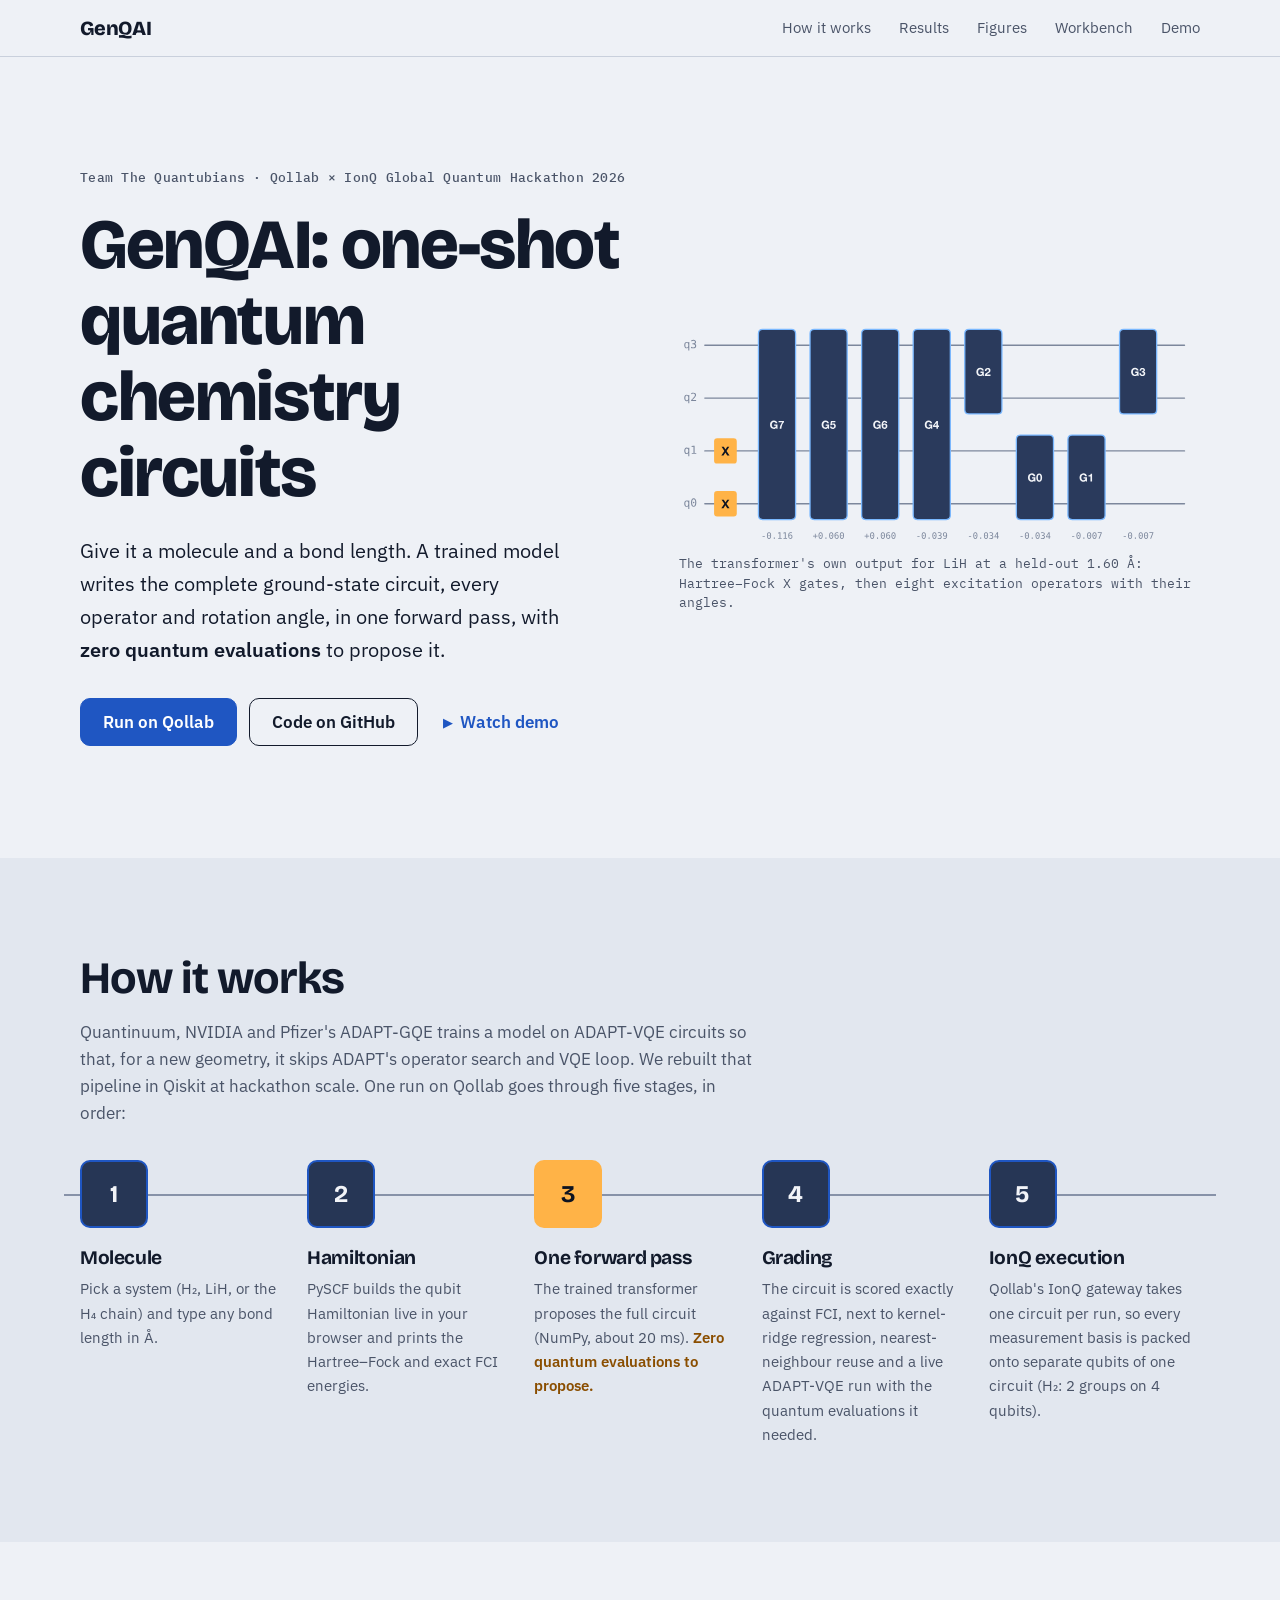
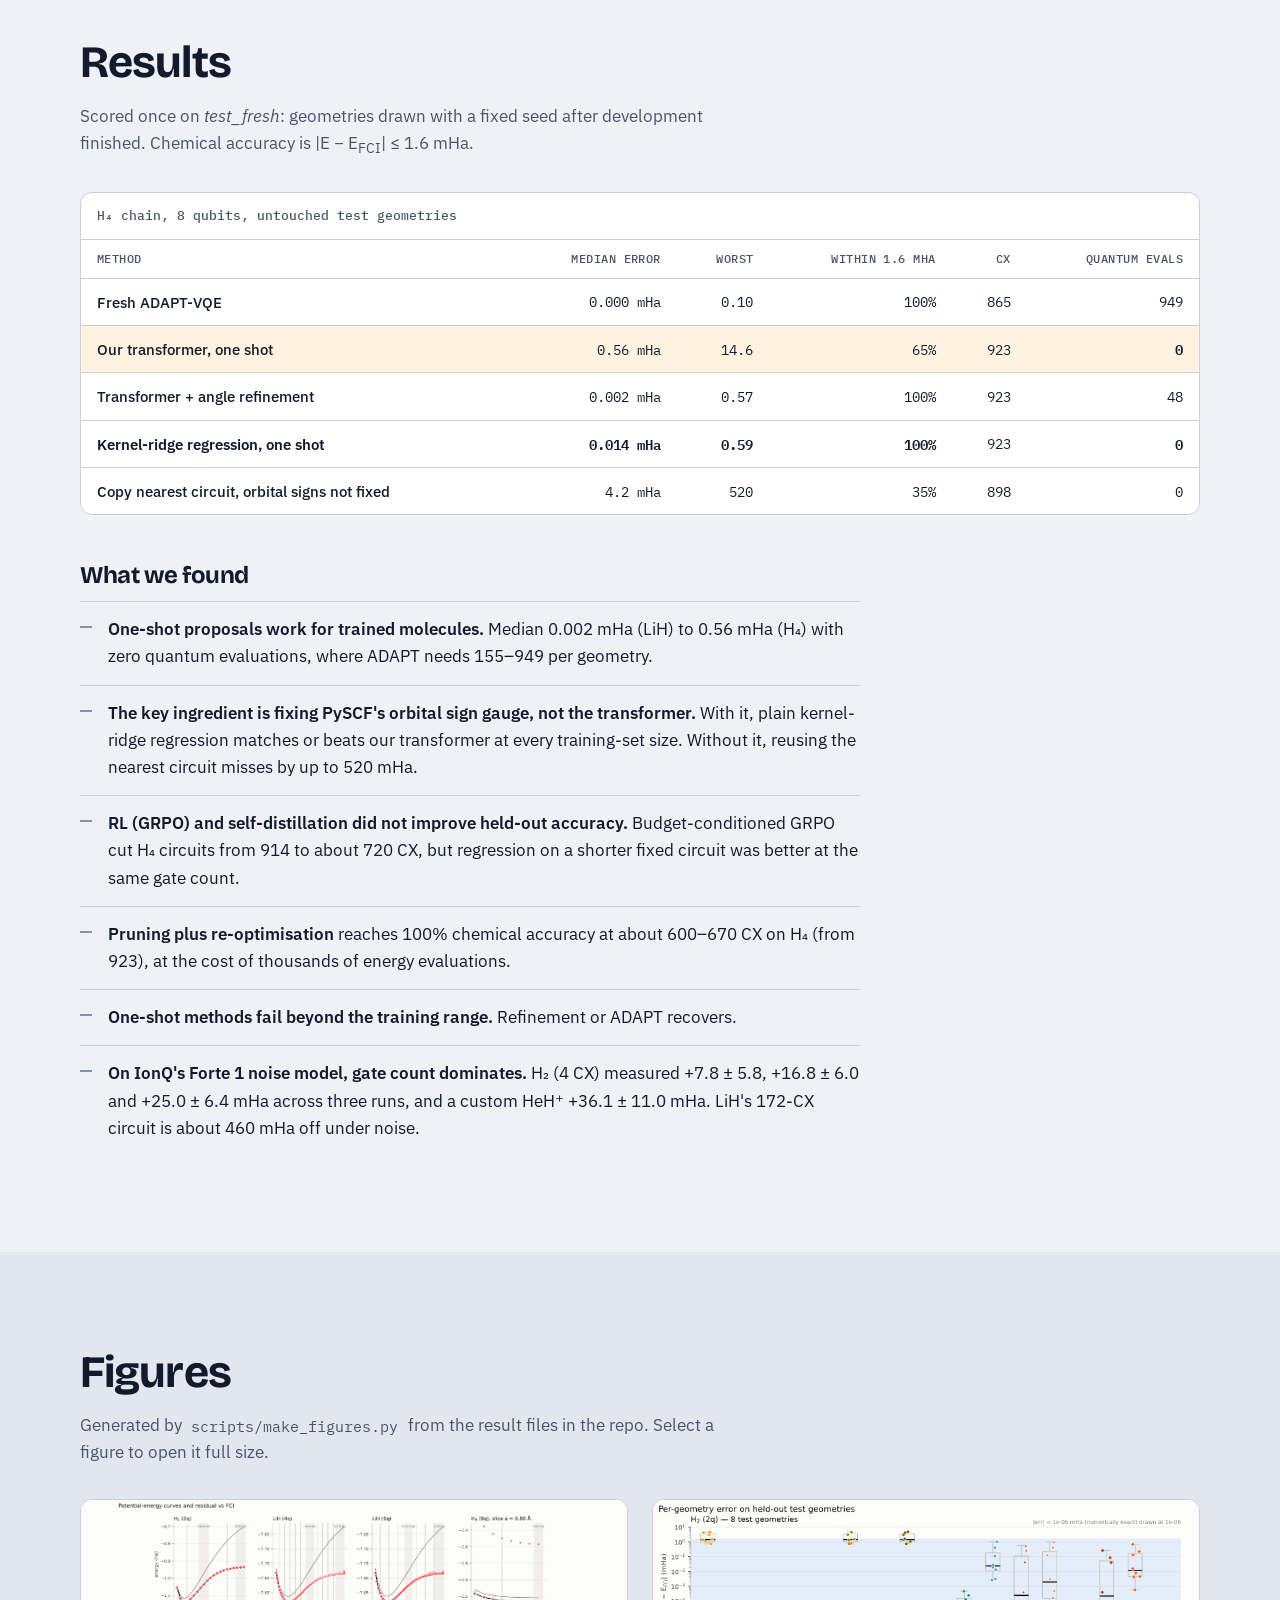
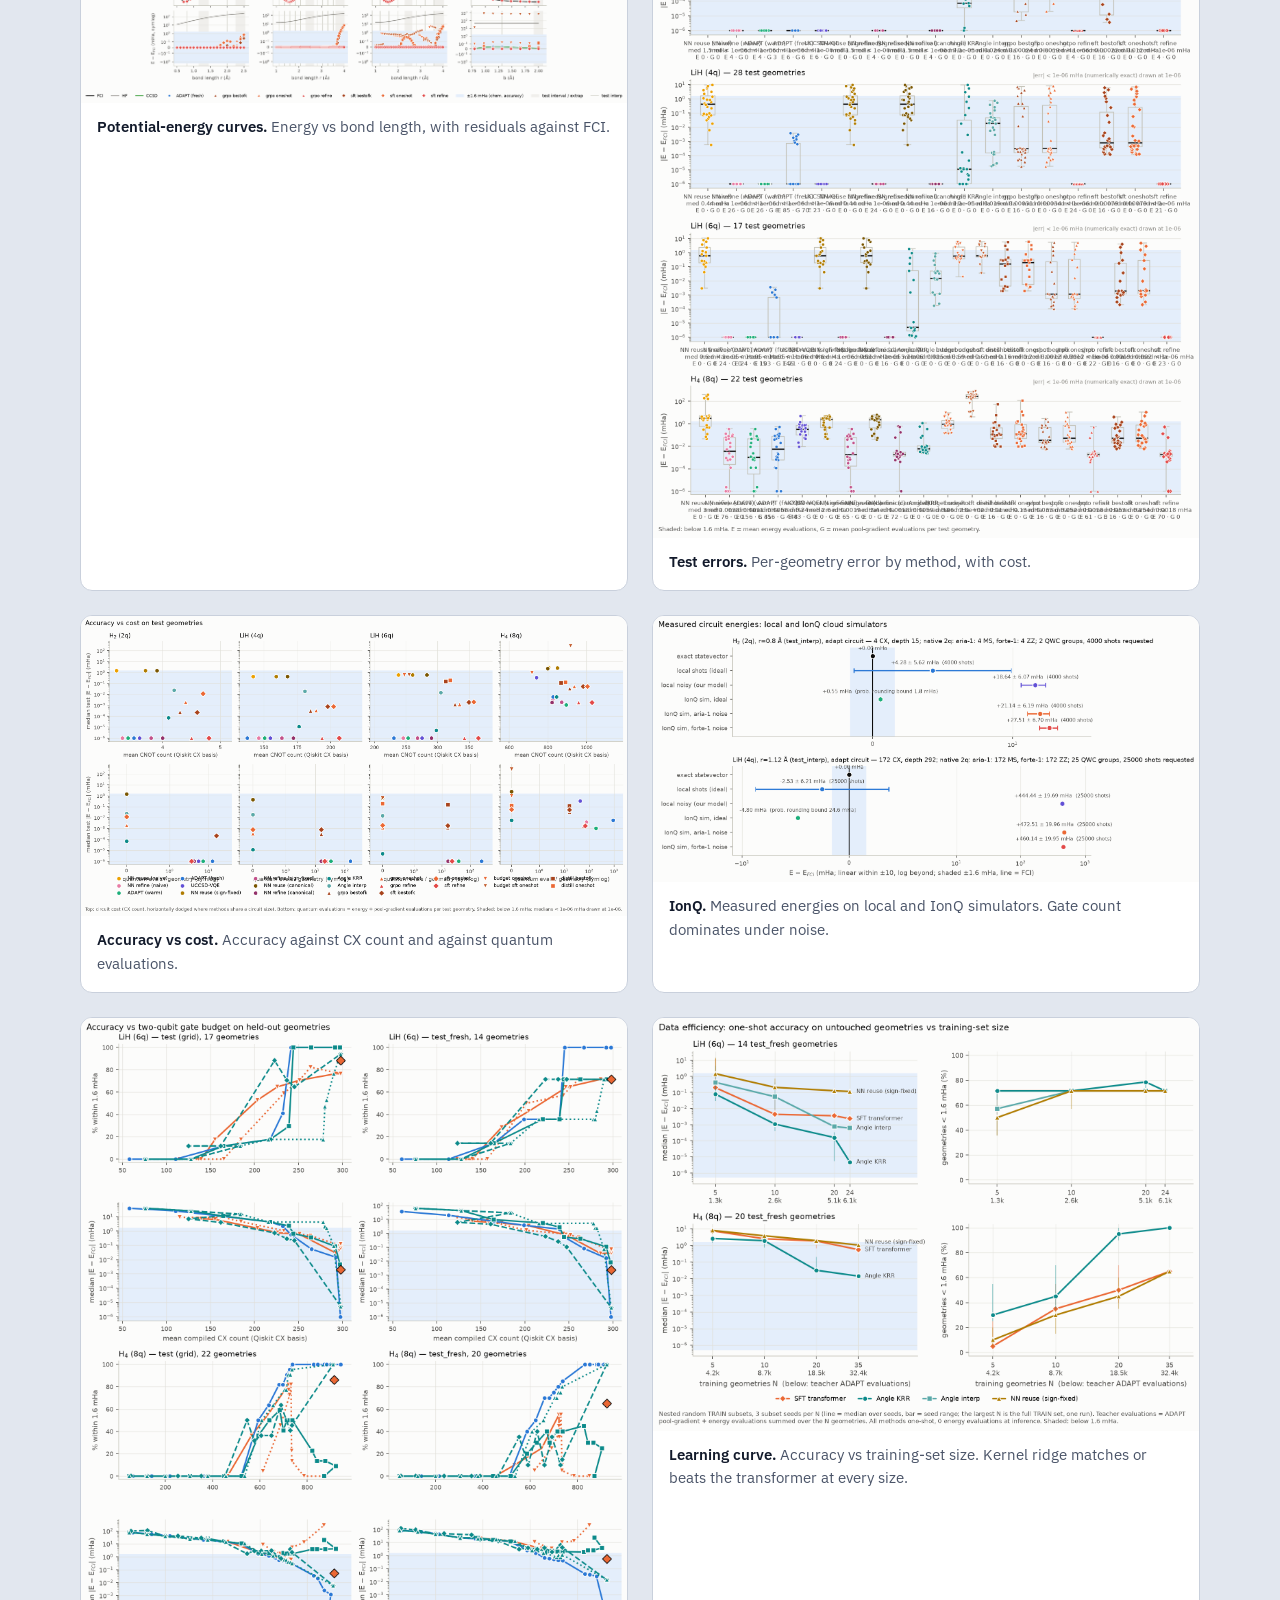
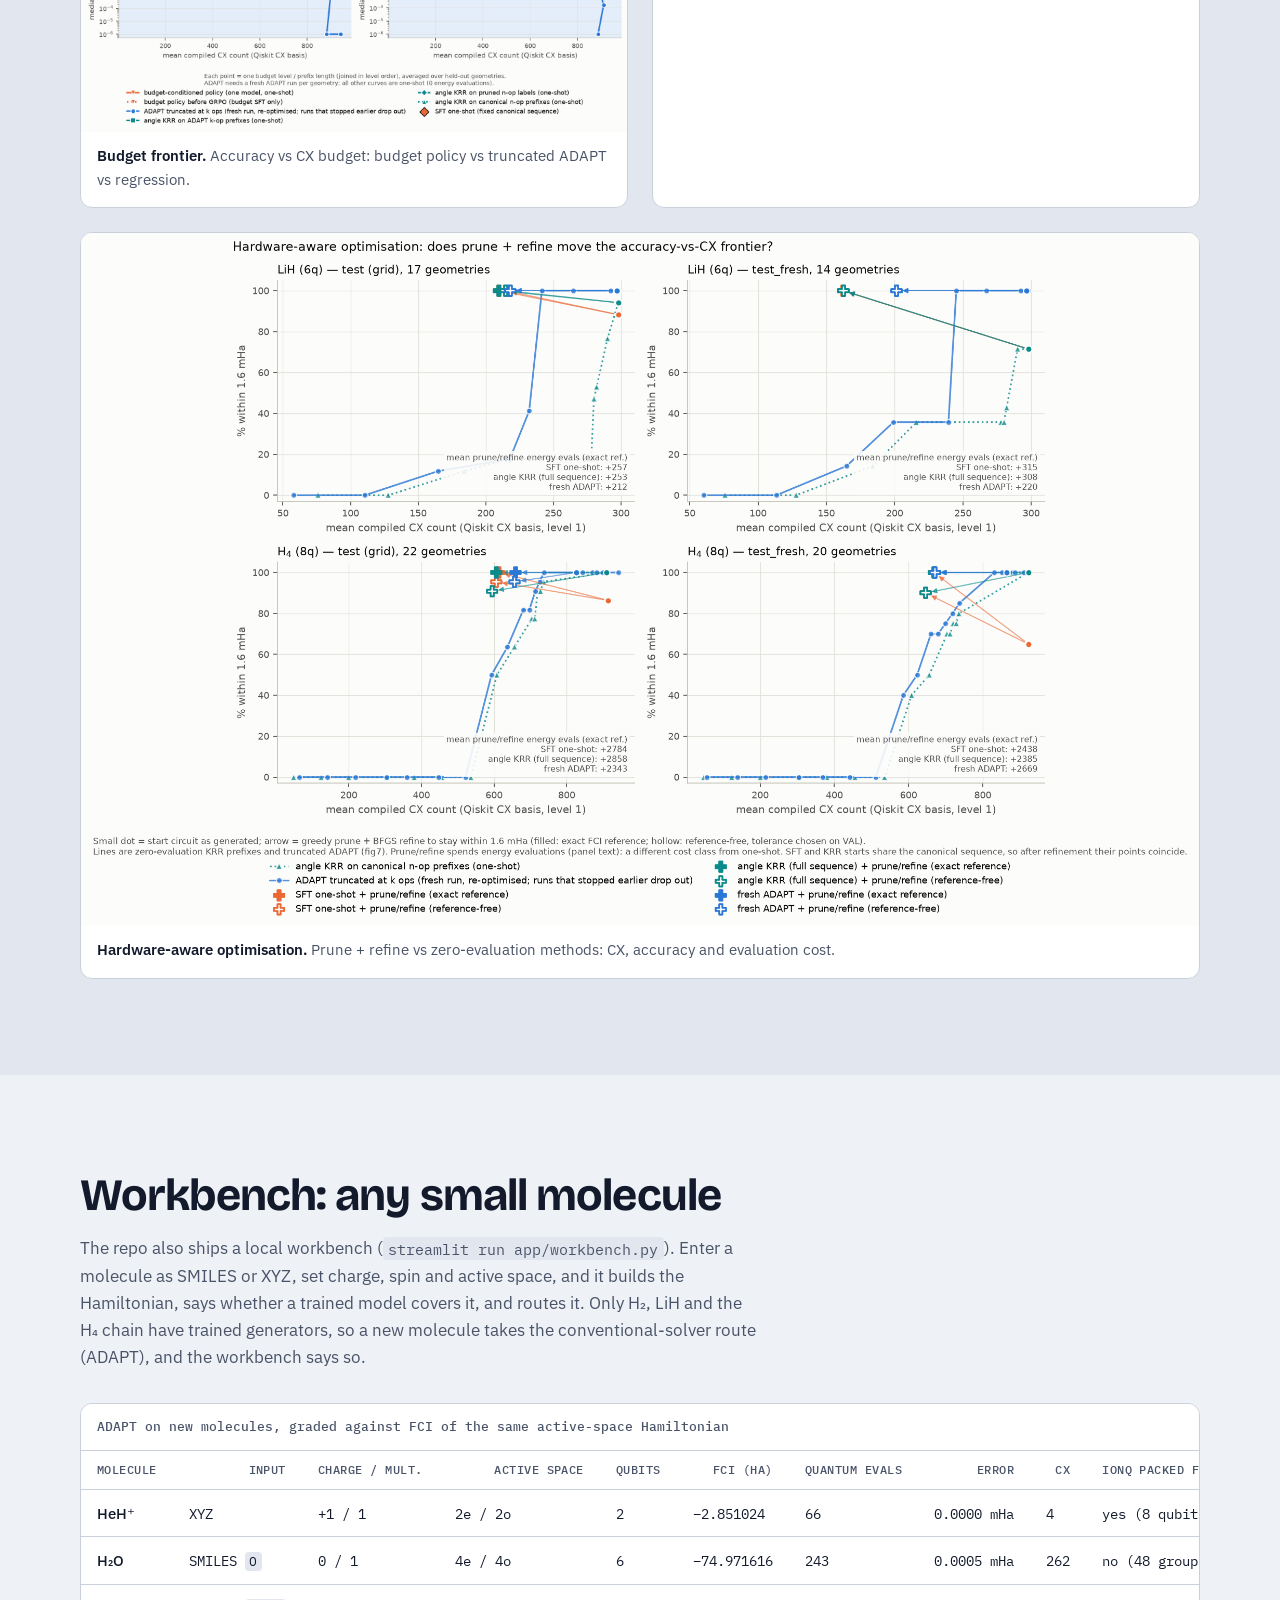
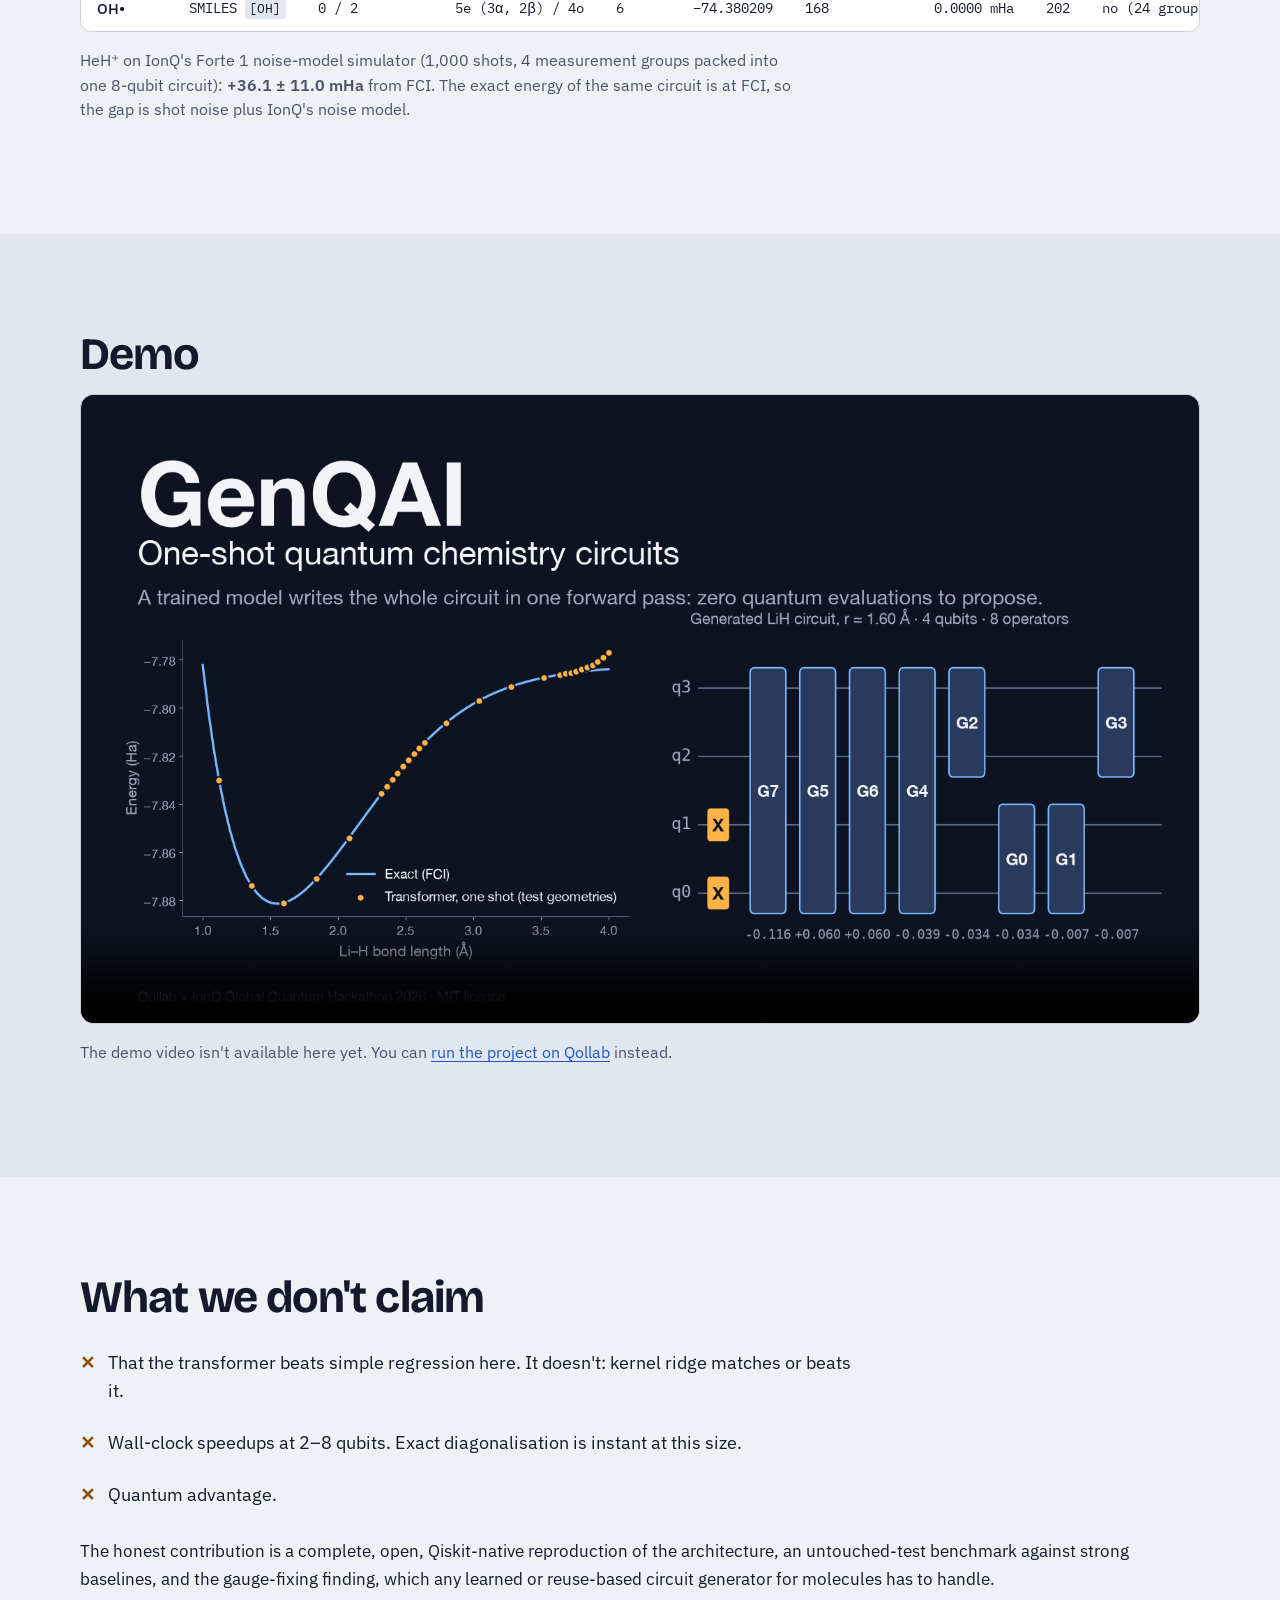
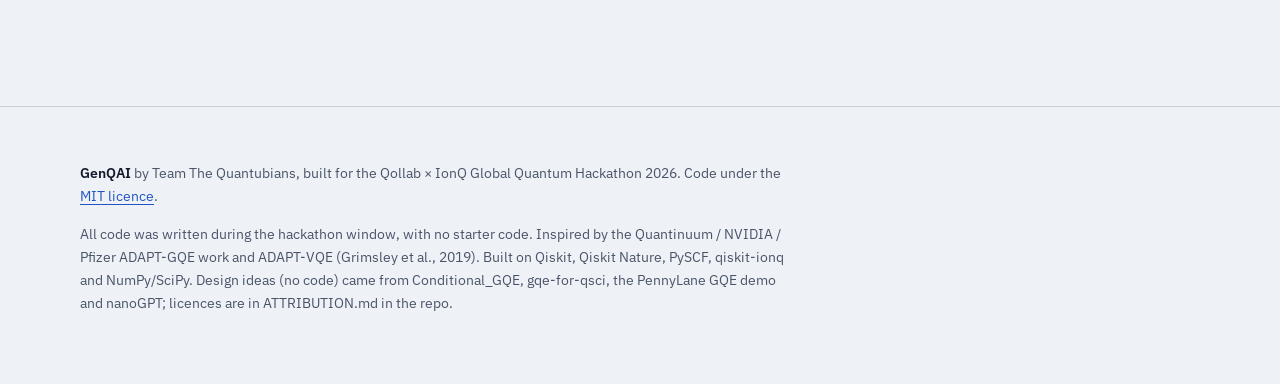
==== site/index.html @ 23523f1a "Add static project website (site/) and data-driven cover image site/index.html + style.css: hero, pi" ====
<!doctype html>
<html lang="en">
<head>
<meta charset="utf-8">
<meta name="viewport" content="width=device-width, initial-scale=1">
<title>GenQAI: one-shot quantum chemistry circuits</title>
<meta name="description" content="A trained model writes a molecule's complete ground-state circuit in one forward pass, with zero quantum evaluations to propose it. Benchmarked honestly against ADAPT-VQE and simple baselines, and run on IonQ's Forte 1 noise model.">
<meta name="color-scheme" content="light dark">
<meta property="og:type" content="website">
<meta property="og:title" content="GenQAI: one-shot quantum chemistry circuits">
<meta property="og:description" content="A trained model writes the whole circuit in one forward pass: zero quantum evaluations to propose. Qollab × IonQ Global Quantum Hackathon 2026.">
<meta property="og:image" content="og.png">
<meta property="og:image:width" content="1600">
<meta property="og:image:height" content="900">
<meta property="og:image:alt" content="GenQAI title over the LiH potential-energy curve with one-shot generated points, next to a generated 4-qubit circuit.">
<meta name="twitter:card" content="summary_large_image">
<meta name="twitter:title" content="GenQAI: one-shot quantum chemistry circuits">
<meta name="twitter:description" content="A trained model writes the whole circuit in one forward pass: zero quantum evaluations to propose.">
<meta name="twitter:image" content="og.png">
<link rel="icon" href="data:image/svg+xml,%3Csvg xmlns='http://www.w3.org/2000/svg' viewBox='0 0 32 32'%3E%3Crect width='32' height='32' rx='6' fill='%230D1321'/%3E%3Cpath d='M4 11h24M4 21h24' stroke='%237C879C' stroke-width='2'/%3E%3Crect x='11' y='6' width='10' height='20' rx='2' fill='%23FFB347'/%3E%3C/svg%3E">
<link rel="preconnect" href="https://fonts.googleapis.com">
<link rel="preconnect" href="https://fonts.gstatic.com" crossorigin>
<link href="https://fonts.googleapis.com/css2?family=Bricolage+Grotesque:opsz,wght@12..96,500;12..96,700;12..96,800&family=IBM+Plex+Mono:wght@400;500&family=IBM+Plex+Sans:ital,wght@0,400;0,500;0,600;1,400&display=swap" rel="stylesheet">
<link rel="stylesheet" href="style.css">
</head>
<body>
<a class="skip" href="#main">Skip to content</a>

<header class="top">
  <nav class="wrap nav" aria-label="Sections">
    <a class="brand" href="#top">GenQAI</a>
    <ul>
      <li><a href="#how">How it works</a></li>
      <li><a href="#results">Results</a></li>
      <li><a href="#figures">Figures</a></li>
      <li><a href="#workbench">Workbench</a></li>
      <li><a href="#demo">Demo</a></li>
    </ul>
  </nav>
</header>

<main id="main">

<section class="hero wrap" id="top">
  <div class="hero-text">
    <p class="eyebrow">Team The Quantubians · Qollab × IonQ Global Quantum Hackathon 2026</p>
    <h1>GenQAI: one-shot quantum chemistry circuits</h1>
    <p class="pitch">Give it a molecule and a bond length. A trained model writes the complete ground-state circuit, every operator and rotation angle, in one forward pass, with <strong>zero quantum evaluations</strong> to propose it.</p>
    <div class="actions">
      <a class="btn btn-primary" href="https://qollab.xyz/u/udsy/genqai-one-shot-quantum-chemis">Run on Qollab</a>
      <a class="btn" href="https://github.com/udsy19/genqai">Code on GitHub</a>
      <a class="btn btn-quiet" href="#demo">Watch demo</a>
    </div>
  </div>
  <figure class="hero-circuit">
    <img src="circuit.svg" width="900" height="420" alt="A 4-qubit LiH circuit written by the transformer for a held-out bond length of 1.60 Å: X gates prepare the Hartree–Fock state on q0 and q1, then eight excitation operators G7, G5, G6, G4, G2, G0, G1, G3, each with its generated rotation angle.">
    <figcaption>The transformer's own output for LiH at a held-out 1.60 Å: Hartree–Fock X gates, then eight excitation operators with their angles.</figcaption>
  </figure>
</section>

<section class="band" id="how" aria-labelledby="how-h">
  <div class="wrap">
    <h2 id="how-h">How it works</h2>
    <p class="lede">Quantinuum, NVIDIA and Pfizer's ADAPT-GQE trains a model on ADAPT-VQE circuits so that, for a new geometry, it skips ADAPT's operator search and VQE loop. We rebuilt that pipeline in Qiskit at hackathon scale. One run on Qollab goes through five stages, in order:</p>
    <ol class="wire" role="list">
      <li class="gate">
        <span class="gate-id">1</span>
        <h3>Molecule</h3>
        <p>Pick a system (H₂, LiH, or the H₄ chain) and type any bond length in Å.</p>
      </li>
      <li class="gate">
        <span class="gate-id">2</span>
        <h3>Hamiltonian</h3>
        <p>PySCF builds the qubit Hamiltonian live in your browser and prints the Hartree–Fock and exact FCI energies.</p>
      </li>
      <li class="gate gate-key">
        <span class="gate-id">3</span>
        <h3>One forward pass</h3>
        <p>The trained transformer proposes the full circuit (NumPy, about 20 ms). <strong>Zero quantum evaluations to propose.</strong></p>
      </li>
      <li class="gate">
        <span class="gate-id">4</span>
        <h3>Grading</h3>
        <p>The circuit is scored exactly against FCI, next to kernel-ridge regression, nearest-neighbour reuse and a live ADAPT-VQE run with the quantum evaluations it needed.</p>
      </li>
      <li class="gate">
        <span class="gate-id">5</span>
        <h3>IonQ execution</h3>
        <p>Qollab's IonQ gateway takes one circuit per run, so every measurement basis is packed onto separate qubits of one circuit (H₂: 2 groups on 4 qubits).</p>
      </li>
    </ol>
  </div>
</section>

<section class="wrap section" id="results" aria-labelledby="results-h">
  <h2 id="results-h">Results</h2>
  <p class="lede">Scored once on <em>test_fresh</em>: geometries drawn with a fixed seed after development finished. Chemical accuracy is |E − E<sub>FCI</sub>| ≤ 1.6 mHa.</p>
  <div class="table-scroll" tabindex="0" role="region" aria-label="H4 test_fresh results table">
    <table>
      <caption>H₄ chain, 8 qubits, untouched test geometries</caption>
      <thead>
        <tr><th scope="col">Method</th><th scope="col">Median error</th><th scope="col">Worst</th><th scope="col">Within 1.6 mHa</th><th scope="col">CX</th><th scope="col">Quantum evals</th></tr>
      </thead>
      <tbody>
        <tr><th scope="row">Fresh ADAPT-VQE</th><td>0.000 mHa</td><td>0.10</td><td>100%</td><td>865</td><td>949</td></tr>
        <tr class="ours"><th scope="row">Our transformer, one shot</th><td>0.56 mHa</td><td>14.6</td><td>65%</td><td>923</td><td><strong>0</strong></td></tr>
        <tr><th scope="row">Transformer + angle refinement</th><td>0.002 mHa</td><td>0.57</td><td>100%</td><td>923</td><td>48</td></tr>
        <tr class="best"><th scope="row">Kernel-ridge regression, one shot</th><td><strong>0.014 mHa</strong></td><td><strong>0.59</strong></td><td><strong>100%</strong></td><td>923</td><td><strong>0</strong></td></tr>
        <tr><th scope="row">Copy nearest circuit, orbital signs not fixed</th><td>4.2 mHa</td><td>520</td><td>35%</td><td>898</td><td>0</td></tr>
      </tbody>
    </table>
  </div>

  <h3 class="sub">What we found</h3>
  <ul class="findings">
    <li><strong>One-shot proposals work for trained molecules.</strong> Median 0.002 mHa (LiH) to 0.56 mHa (H₄) with zero quantum evaluations, where ADAPT needs 155–949 per geometry.</li>
    <li><strong>The key ingredient is fixing PySCF's orbital sign gauge, not the transformer.</strong> With it, plain kernel-ridge regression matches or beats our transformer at every training-set size. Without it, reusing the nearest circuit misses by up to 520 mHa.</li>
    <li><strong>RL (GRPO) and self-distillation did not improve held-out accuracy.</strong> Budget-conditioned GRPO cut H₄ circuits from 914 to about 720 CX, but regression on a shorter fixed circuit was better at the same gate count.</li>
    <li><strong>Pruning plus re-optimisation</strong> reaches 100% chemical accuracy at about 600–670 CX on H₄ (from 923), at the cost of thousands of energy evaluations.</li>
    <li><strong>One-shot methods fail beyond the training range.</strong> Refinement or ADAPT recovers.</li>
    <li><strong>On IonQ's Forte 1 noise model, gate count dominates.</strong> H₂ (4 CX) measured +7.8 ± 5.8, +16.8 ± 6.0 and +25.0 ± 6.4 mHa across three runs, and a custom HeH⁺ +36.1 ± 11.0 mHa. LiH's 172-CX circuit is about 460 mHa off under noise.</li>
  </ul>
</section>

<section class="band" id="figures" aria-labelledby="figures-h">
  <div class="wrap">
    <h2 id="figures-h">Figures</h2>
    <p class="lede">Generated by <code>scripts/make_figures.py</code> from the result files in the repo. Select a figure to open it full size.</p>
    <div class="gallery">
      <figure>
        <a href="figures/fig1_pes.png"><img src="figures/fig1_pes.png" loading="lazy" alt="Potential-energy curves: energy versus bond length for each method, with residuals against exact FCI."></a>
        <figcaption><b>Potential-energy curves.</b> Energy vs bond length, with residuals against FCI.</figcaption>
      </figure>
      <figure>
        <a href="figures/fig2_test_errors.png"><img src="figures/fig2_test_errors.png" loading="lazy" alt="Per-geometry absolute error on the test splits for every method, shown with each method's cost."></a>
        <figcaption><b>Test errors.</b> Per-geometry error by method, with cost.</figcaption>
      </figure>
      <figure>
        <a href="figures/fig3_accuracy_cost.png"><img src="figures/fig3_accuracy_cost.png" loading="lazy" alt="Accuracy plotted against CX count and against the number of quantum evaluations for each method."></a>
        <figcaption><b>Accuracy vs cost.</b> Accuracy against CX count and against quantum evaluations.</figcaption>
      </figure>
      <figure>
        <a href="figures/fig6_ionq.png"><img src="figures/fig6_ionq.png" loading="lazy" alt="Measured energies on the local simulator and on IonQ's noise-model simulators, compared with the exact energy."></a>
        <figcaption><b>IonQ.</b> Measured energies on local and IonQ simulators. Gate count dominates under noise.</figcaption>
      </figure>
      <figure>
        <a href="figures/fig7_budget_frontier.png"><img src="figures/fig7_budget_frontier.png" loading="lazy" alt="Accuracy versus CX budget for the budget-conditioned policy, truncated ADAPT and regression."></a>
        <figcaption><b>Budget frontier.</b> Accuracy vs CX budget: budget policy vs truncated ADAPT vs regression.</figcaption>
      </figure>
      <figure>
        <a href="figures/fig8_learning_curve.png"><img src="figures/fig8_learning_curve.png" loading="lazy" alt="Accuracy versus training-set size for the transformer and kernel-ridge regression."></a>
        <figcaption><b>Learning curve.</b> Accuracy vs training-set size. Kernel ridge matches or beats the transformer at every size.</figcaption>
      </figure>
      <figure class="wide">
        <a href="figures/fig9_hw_optimization.png"><img src="figures/fig9_hw_optimization.png" loading="lazy" alt="Prune and refine compared with zero-evaluation methods: CX count, accuracy and evaluation cost."></a>
        <figcaption><b>Hardware-aware optimisation.</b> Prune + refine vs zero-evaluation methods: CX, accuracy and evaluation cost.</figcaption>
      </figure>
    </div>
  </div>
</section>

<section class="wrap section" id="workbench" aria-labelledby="workbench-h">
  <h2 id="workbench-h">Workbench: any small molecule</h2>
  <p class="lede">The repo also ships a local workbench (<code>streamlit run app/workbench.py</code>). Enter a molecule as SMILES or XYZ, set charge, spin and active space, and it builds the Hamiltonian, says whether a trained model covers it, and routes it. Only H₂, LiH and the H₄ chain have trained generators, so a new molecule takes the conventional-solver route (ADAPT), and the workbench says so.</p>
  <div class="table-scroll" tabindex="0" role="region" aria-label="Custom molecule results table">
    <table>
      <caption>ADAPT on new molecules, graded against FCI of the same active-space Hamiltonian</caption>
      <thead>
        <tr><th scope="col">Molecule</th><th scope="col">Input</th><th scope="col">Charge / mult.</th><th scope="col">Active space</th><th scope="col">Qubits</th><th scope="col">FCI (Ha)</th><th scope="col">Quantum evals</th><th scope="col">Error</th><th scope="col">CX</th><th scope="col">IonQ packed fit</th></tr>
      </thead>
      <tbody>
        <tr><th scope="row">HeH⁺</th><td>XYZ</td><td>+1 / 1</td><td>2e / 2o</td><td>2</td><td>−2.851024</td><td>66</td><td>0.0000 mHa</td><td>4</td><td>yes (8 qubits)</td></tr>
        <tr><th scope="row">H₂O</th><td>SMILES <code>O</code></td><td>0 / 1</td><td>4e / 4o</td><td>6</td><td>−74.971616</td><td>243</td><td>0.0005 mHa</td><td>262</td><td>no (48 groups)</td></tr>
        <tr><th scope="row">OH•</th><td>SMILES <code>[OH]</code></td><td>0 / 2</td><td>5e (3α, 2β) / 4o</td><td>6</td><td>−74.380209</td><td>168</td><td>0.0000 mHa</td><td>202</td><td>no (24 groups)</td></tr>
      </tbody>
    </table>
  </div>
  <p class="note">HeH⁺ on IonQ's Forte 1 noise-model simulator (1,000 shots, 4 measurement groups packed into one 8-qubit circuit): <strong>+36.1 ± 11.0 mHa</strong> from FCI. The exact energy of the same circuit is at FCI, so the gap is shot noise plus IonQ's noise model.</p>
</section>

<section class="band" id="demo" aria-labelledby="demo-h">
  <div class="wrap">
    <h2 id="demo-h">Demo</h2>
    <div class="video-frame">
      <video controls preload="metadata" playsinline poster="cover.png" src="demo.mp4" width="1600" height="900" aria-describedby="video-note">
        Your browser can't play this video. <a href="demo.mp4">Download demo.mp4</a>.
      </video>
    </div>
    <p class="note" id="video-note" hidden>The demo video isn't available here yet. You can <a href="https://qollab.xyz/u/udsy/genqai-one-shot-quantum-chemis">run the project on Qollab</a> instead.</p>
  </div>
</section>

<section class="wrap section" id="claims" aria-labelledby="claims-h">
  <h2 id="claims-h">What we don't claim</h2>
  <ul class="claims">
    <li>That the transformer beats simple regression here. It doesn't: kernel ridge matches or beats it.</li>
    <li>Wall-clock speedups at 2–8 qubits. Exact diagonalisation is instant at this size.</li>
    <li>Quantum advantage.</li>
  </ul>
  <p>The honest contribution is a complete, open, Qiskit-native reproduction of the architecture, an untouched-test benchmark against strong baselines, and the gauge-fixing finding, which any learned or reuse-based circuit generator for molecules has to handle.</p>
</section>

</main>

<footer class="foot">
  <div class="wrap">
    <p><strong>GenQAI</strong> by Team The Quantubians, built for the Qollab × IonQ Global Quantum Hackathon 2026. Code under the <a href="https://github.com/udsy19/genqai">MIT licence</a>.</p>
    <p>All code was written during the hackathon window, with no starter code. Inspired by the Quantinuum / NVIDIA / Pfizer ADAPT-GQE work and ADAPT-VQE (Grimsley et al., 2019). Built on Qiskit, Qiskit Nature, PySCF, qiskit-ionq and NumPy/SciPy. Design ideas (no code) came from Conditional_GQE, gqe-for-qsci, the PennyLane GQE demo and nanoGPT; licences are in ATTRIBUTION.md in the repo.</p>
  </div>
</footer>

<script>
  (function () {
    var v = document.querySelector('#demo video');
    var note = document.getElementById('video-note');
    if (!v || !note) return;
    function missing() { note.hidden = false; v.closest('.video-frame').classList.add('is-missing'); }
    v.addEventListener('error', missing);
    if (v.error) missing();
  })();
</script>
</body>
</html>
---- site/style.css ----
/* GenQAI site. Palette mirrors the cover image: ink-blue night, wire grey, gate blue, Hartree-Fock amber. */
:root {
  --bg: #EEF1F6;
  --band: #E2E7EF;
  --surface: #FFFFFF;
  --ink: #121A2B;
  --muted: #4A5468;
  --wire: #8792A8;
  --line: #C9D0DC;
  --accent: #1F56C2;
  --accent-ink: #FFFFFF;
  --amber: #FFB347;
  --amber-ink: #8A4E00;
  --gate: #263655;
  --gate-ink: #F2F4F8;
  --row-hl: #FFF3E0;
  --display: "Bricolage Grotesque", "Helvetica Neue", Arial, sans-serif;
  --body: "IBM Plex Sans", "Helvetica Neue", Arial, sans-serif;
  --mono: "IBM Plex Mono", ui-monospace, Menlo, monospace;
  color-scheme: light;
}
@media (prefers-color-scheme: dark) {
  :root {
    --bg: #0D1321;
    --band: #111A2C;
    --surface: #172136;
    --ink: #F2F4F8;
    --muted: #A9B3C7;
    --wire: #5B6782;
    --line: #2A3650;
    --accent: #7AB8FF;
    --accent-ink: #0D1321;
    --amber-ink: #FFB347;
    --gate: #22314F;
    --row-hl: #2A2416;
    color-scheme: dark;
  }
}

*, *::before, *::after { box-sizing: border-box; }
html { scroll-behavior: smooth; -webkit-text-size-adjust: 100%; }
@media (prefers-reduced-motion: reduce) { html { scroll-behavior: auto; } }
body {
  margin: 0;
  background: var(--bg);
  color: var(--ink);
  font: 400 1.0625rem/1.6 var(--body);
  overflow-x: hidden;
}
img, video { max-width: 100%; height: auto; display: block; }
a { color: var(--accent); text-underline-offset: 0.18em; }
a:hover { text-decoration-thickness: 2px; }
:focus-visible { outline: 3px solid var(--amber); outline-offset: 3px; border-radius: 4px; }
code { font: 0.9em var(--mono); background: var(--band); padding: 0.1em 0.35em; border-radius: 4px; }
strong { font-weight: 600; }

.wrap { width: min(1120px, 100% - 32px); margin-inline: auto; }
.section { padding-block: clamp(56px, 8vw, 96px); }
.band { background: var(--band); padding-block: clamp(56px, 8vw, 96px); }

.skip { position: absolute; left: -9999px; top: 8px; background: var(--surface); padding: 8px 12px; z-index: 10; }
.skip:focus { left: 16px; }

/* nav */
.top { position: sticky; top: 0; z-index: 5; background: color-mix(in srgb, var(--bg) 88%, transparent); backdrop-filter: blur(8px); border-bottom: 1px solid var(--line); }
.nav { display: flex; align-items: center; justify-content: space-between; gap: 16px; min-height: 56px; }
.brand { font: 800 1.25rem/1 var(--display); color: var(--ink); text-decoration: none; letter-spacing: -0.01em; }
.nav ul { display: flex; gap: clamp(12px, 2.5vw, 28px); list-style: none; margin: 0; padding: 0; font-size: 0.9375rem; }
.nav ul a { color: var(--muted); text-decoration: none; }
.nav > * { min-width: 0; }
.nav ul a:hover { color: var(--ink); }
@media (max-width: 720px) { .nav ul { display: none; } }

/* type */
h1, h2, h3 { font-family: var(--display); line-height: 1.08; letter-spacing: -0.02em; margin: 0; }
h1 { font-size: clamp(2.4rem, 6vw, 4.4rem); font-weight: 800; }
h2 { font-size: clamp(1.9rem, 4vw, 2.8rem); font-weight: 700; margin-bottom: 16px; }
h3 { font-size: 1.2rem; font-weight: 700; }
.sub { font-size: 1.5rem; margin: 48px 0 12px; }
.lede { max-width: 68ch; color: var(--muted); margin: 0 0 32px; }
.eyebrow { font: 500 0.8125rem/1.4 var(--mono); color: var(--muted); letter-spacing: 0.02em; margin: 0 0 20px; }
.note { color: var(--muted); max-width: 72ch; font-size: 0.975rem; }

/* hero */
.hero { display: grid; grid-template-columns: 1.05fr 1fr; gap: clamp(24px, 4vw, 56px); align-items: center; padding-block: clamp(48px, 9vw, 112px); }
.pitch { font-size: clamp(1.1rem, 1.6vw, 1.3rem); max-width: 40ch; margin: 24px 0 32px; }
.actions { display: flex; flex-wrap: wrap; gap: 12px; }
.btn {
  display: inline-flex; align-items: center; min-height: 48px; padding: 0 22px;
  border-radius: 10px; border: 1.5px solid var(--ink); color: var(--ink);
  font-weight: 600; text-decoration: none; transition: transform 120ms ease, background 120ms ease;
}
.btn:hover { transform: translateY(-1px); text-decoration: none; }
.btn-primary { background: var(--accent); border-color: var(--accent); color: var(--accent-ink); }
.btn-quiet { border-color: transparent; color: var(--accent); padding-inline: 12px; }
.btn-quiet::before { content: "▶"; font-size: 0.7em; margin-right: 8px; }
@media (prefers-reduced-motion: reduce) { .btn { transition: none; } .btn:hover { transform: none; } }

.hero > *, .wire > *, .gallery > * { min-width: 0; }
.hero-circuit { margin: 0; }
.hero-circuit img { width: 100%; }
.hero-circuit figcaption { font: 0.8125rem/1.5 var(--mono); color: var(--muted); margin-top: 8px; }
@media (max-width: 860px) { .hero { grid-template-columns: 1fr; } }

/* signature: the pipeline drawn as a qubit wire with gates on it */
.wire {
  --gap: 16px;
  position: relative; list-style: none; margin: 0; padding: 0;
  display: grid; grid-template-columns: repeat(5, 1fr); gap: var(--gap);
}
.wire::before {
  content: ""; position: absolute; left: -16px; right: -16px; top: 34px; height: 2px; background: var(--wire);
}
.gate { position: relative; padding-top: 0; }
.gate-id {
  position: relative; z-index: 1; display: grid; place-items: center;
  width: 68px; height: 68px; border-radius: 10px; background: var(--gate); color: var(--gate-ink);
  border: 2px solid var(--accent); font: 700 1.5rem/1 var(--display); margin-bottom: 20px;
}
.gate-key .gate-id { background: var(--amber); color: #0D1321; border-color: var(--amber); }
.gate h3 { margin-bottom: 8px; }
.gate p { margin: 0; color: var(--muted); font-size: 0.95rem; }
.gate-key p strong { color: var(--amber-ink); }
@media (max-width: 860px) {
  .wire { grid-template-columns: 1fr; gap: 28px; padding-left: 92px; }
  .wire::before { left: 33px; right: auto; top: 0; bottom: 0; width: 2px; height: auto; }
  .gate-id { position: absolute; left: -92px; top: 0; }
  .gate { min-height: 68px; }
}

/* tables */
.table-scroll { overflow-x: auto; border: 1px solid var(--line); border-radius: 12px; background: var(--surface); }
table { border-collapse: collapse; width: 100%; font-size: 0.95rem; }
caption { text-align: left; padding: 14px 16px; font: 500 0.8125rem/1.4 var(--mono); color: var(--muted); border-bottom: 1px solid var(--line); }
th, td { padding: 11px 16px; text-align: right; white-space: nowrap; border-bottom: 1px solid var(--line); }
thead th { font: 500 0.75rem/1.3 var(--mono); text-transform: uppercase; letter-spacing: 0.04em; color: var(--muted); }
th[scope="row"], thead th:first-child { text-align: left; font-weight: 500; }
td { font-family: var(--mono); font-size: 0.9rem; font-variant-numeric: tabular-nums; }
tbody tr:last-child > * { border-bottom: 0; }
tr.ours > * { background: var(--row-hl); }
tr.best th { font-weight: 600; }
#workbench td { text-align: left; }

/* findings */
.findings, .claims { padding: 0; margin: 0; list-style: none; max-width: 78ch; }
.findings li { padding: 14px 0 14px 28px; border-top: 1px solid var(--line); position: relative; }
.findings li::before { content: ""; position: absolute; left: 0; top: 24px; width: 12px; height: 2px; background: var(--wire); }
.claims li { padding: 12px 0 12px 28px; position: relative; font-size: 1.1rem; }
.claims li::before { content: "✕"; position: absolute; left: 0; color: var(--amber-ink); font-weight: 700; }

/* gallery */
.gallery { display: grid; grid-template-columns: repeat(2, minmax(0, 1fr)); gap: 24px; }
.gallery figure { margin: 0; background: var(--surface); border: 1px solid var(--line); border-radius: 12px; overflow: hidden; }
.gallery figure.wide { grid-column: 1 / -1; }
.gallery a { display: block; background: #FFFFFF; }
.gallery img { width: 100%; }
.gallery figcaption { padding: 12px 16px 16px; font-size: 0.925rem; color: var(--muted); }
.gallery figcaption b { color: var(--ink); font-weight: 600; }
@media (max-width: 720px) { .gallery { grid-template-columns: 1fr; } }

/* demo */
.video-frame { border-radius: 14px; overflow: hidden; background: #0D1321; border: 1px solid var(--line); aspect-ratio: 16 / 9; }
.video-frame video { width: 100%; height: 100%; object-fit: contain; }

/* footer */
.foot { border-top: 1px solid var(--line); padding-block: 40px 56px; font-size: 0.9rem; color: var(--muted); }
.foot p { max-width: 90ch; }
.foot strong { color: var(--ink); }
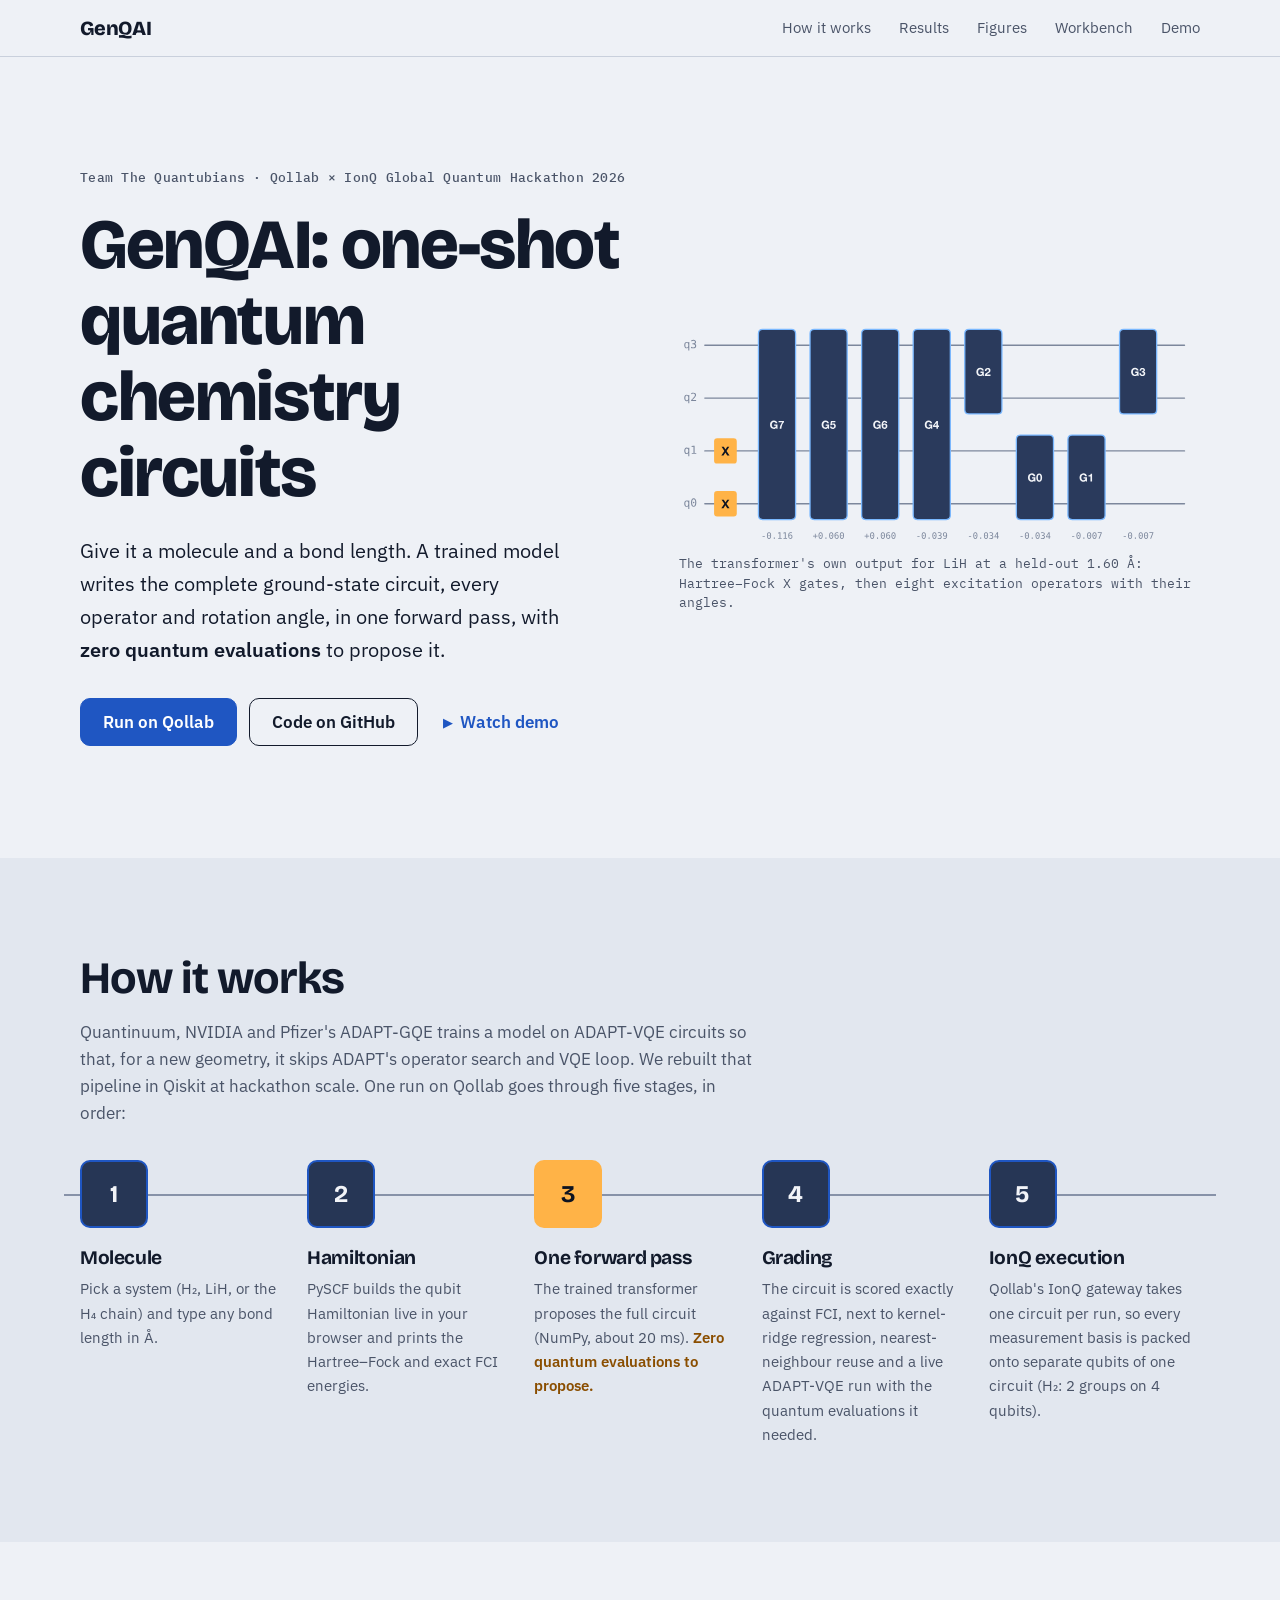
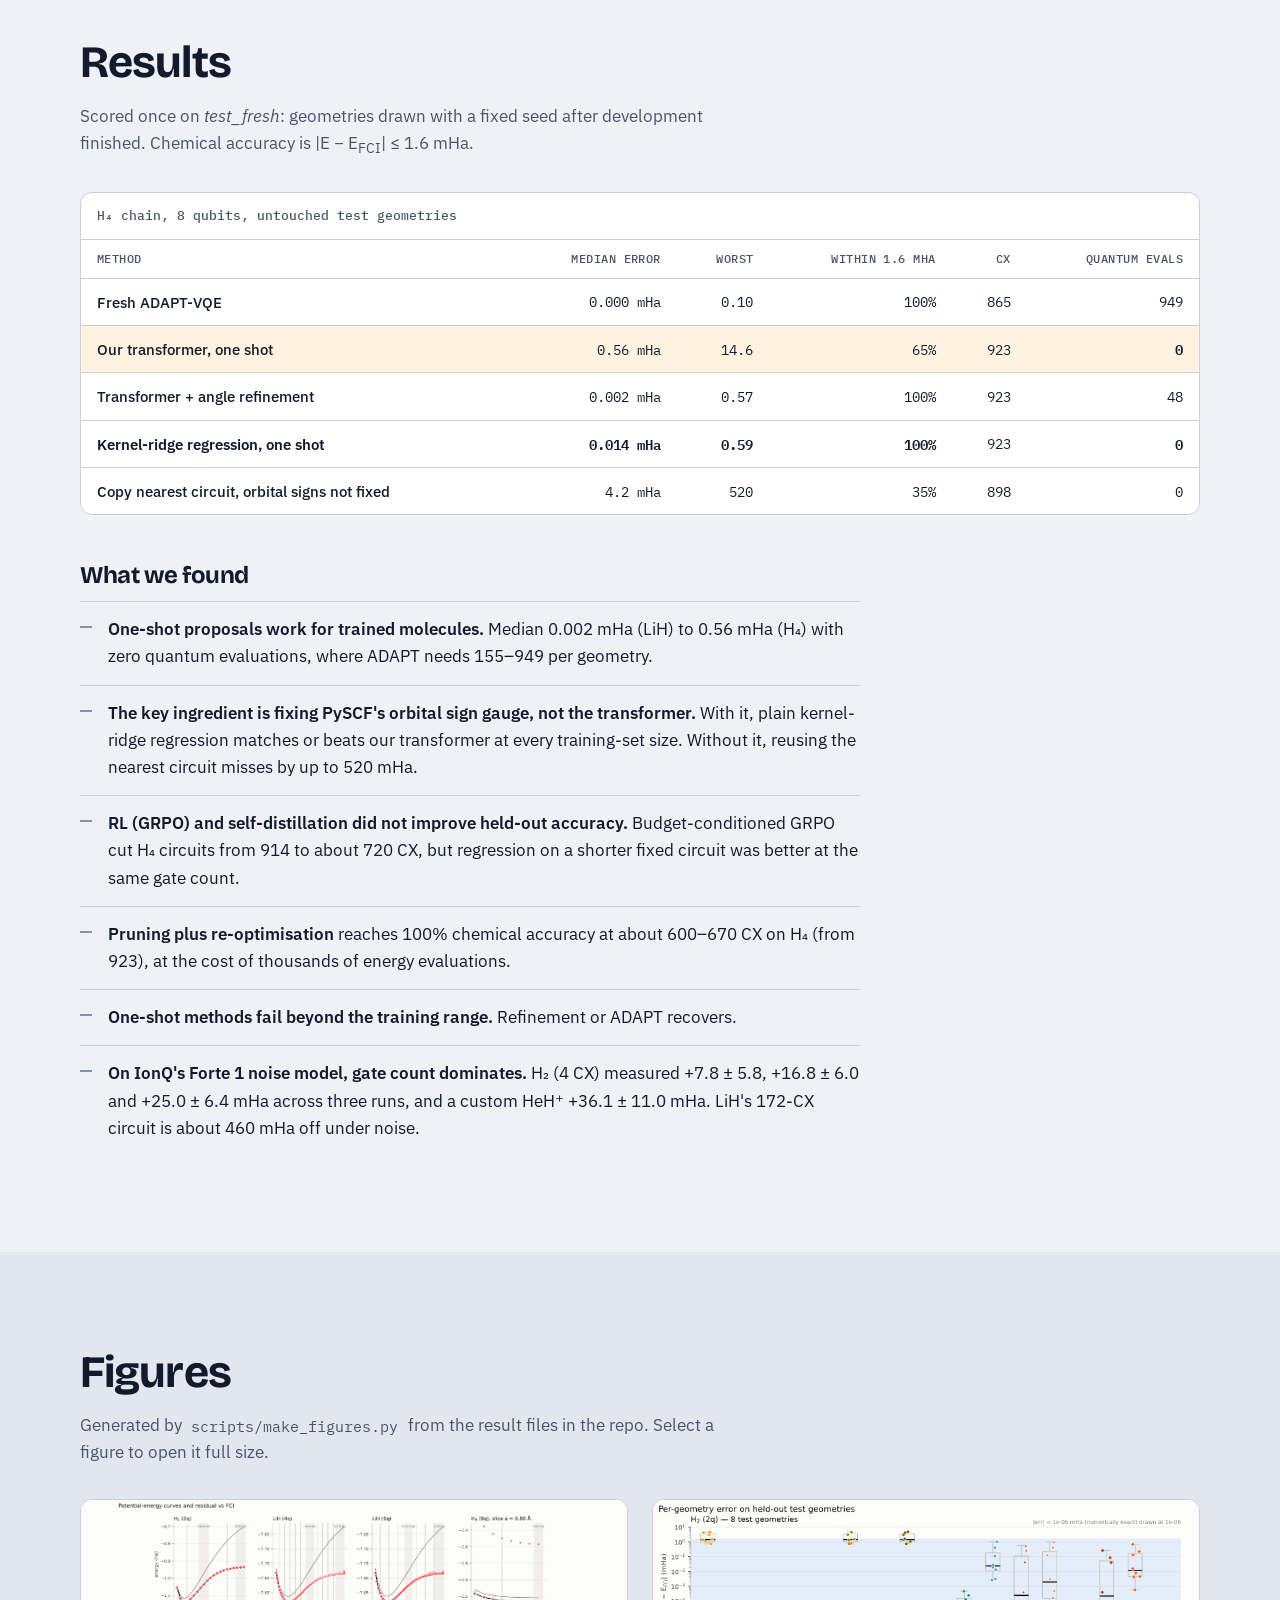
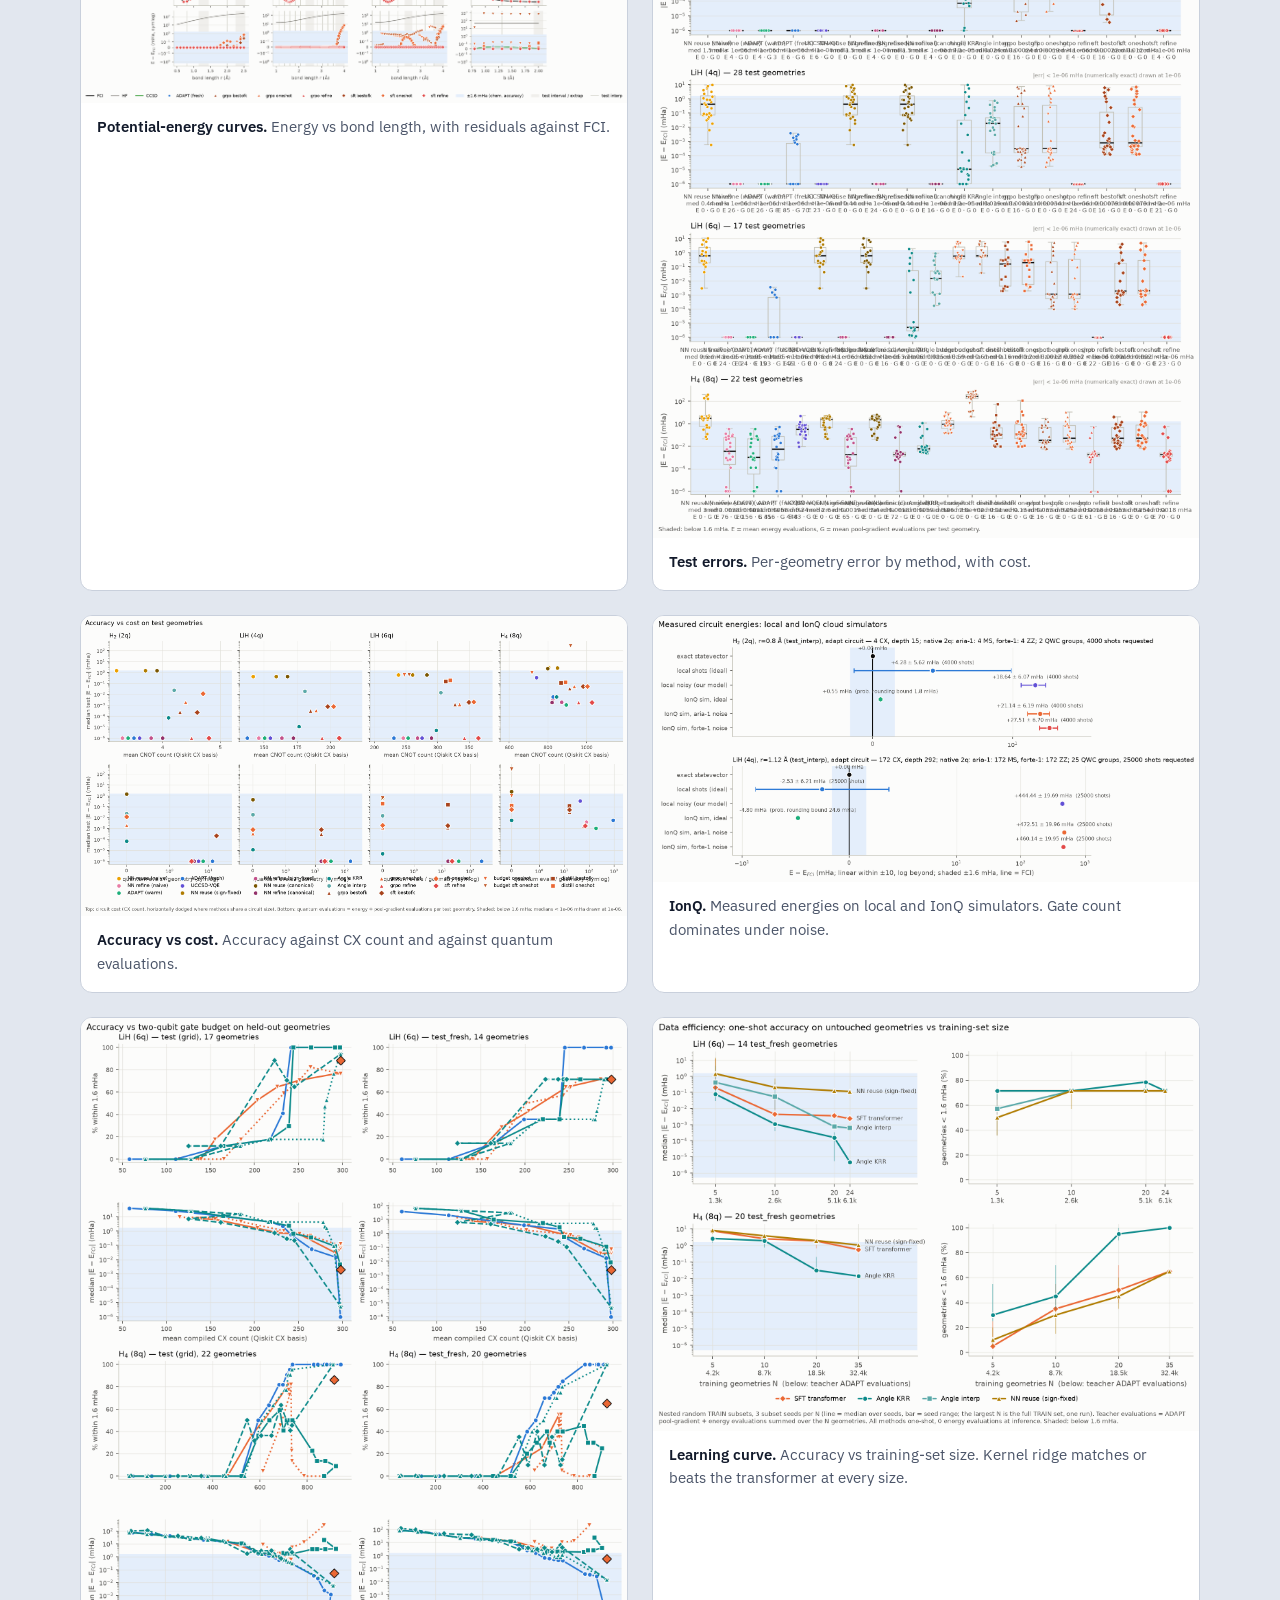
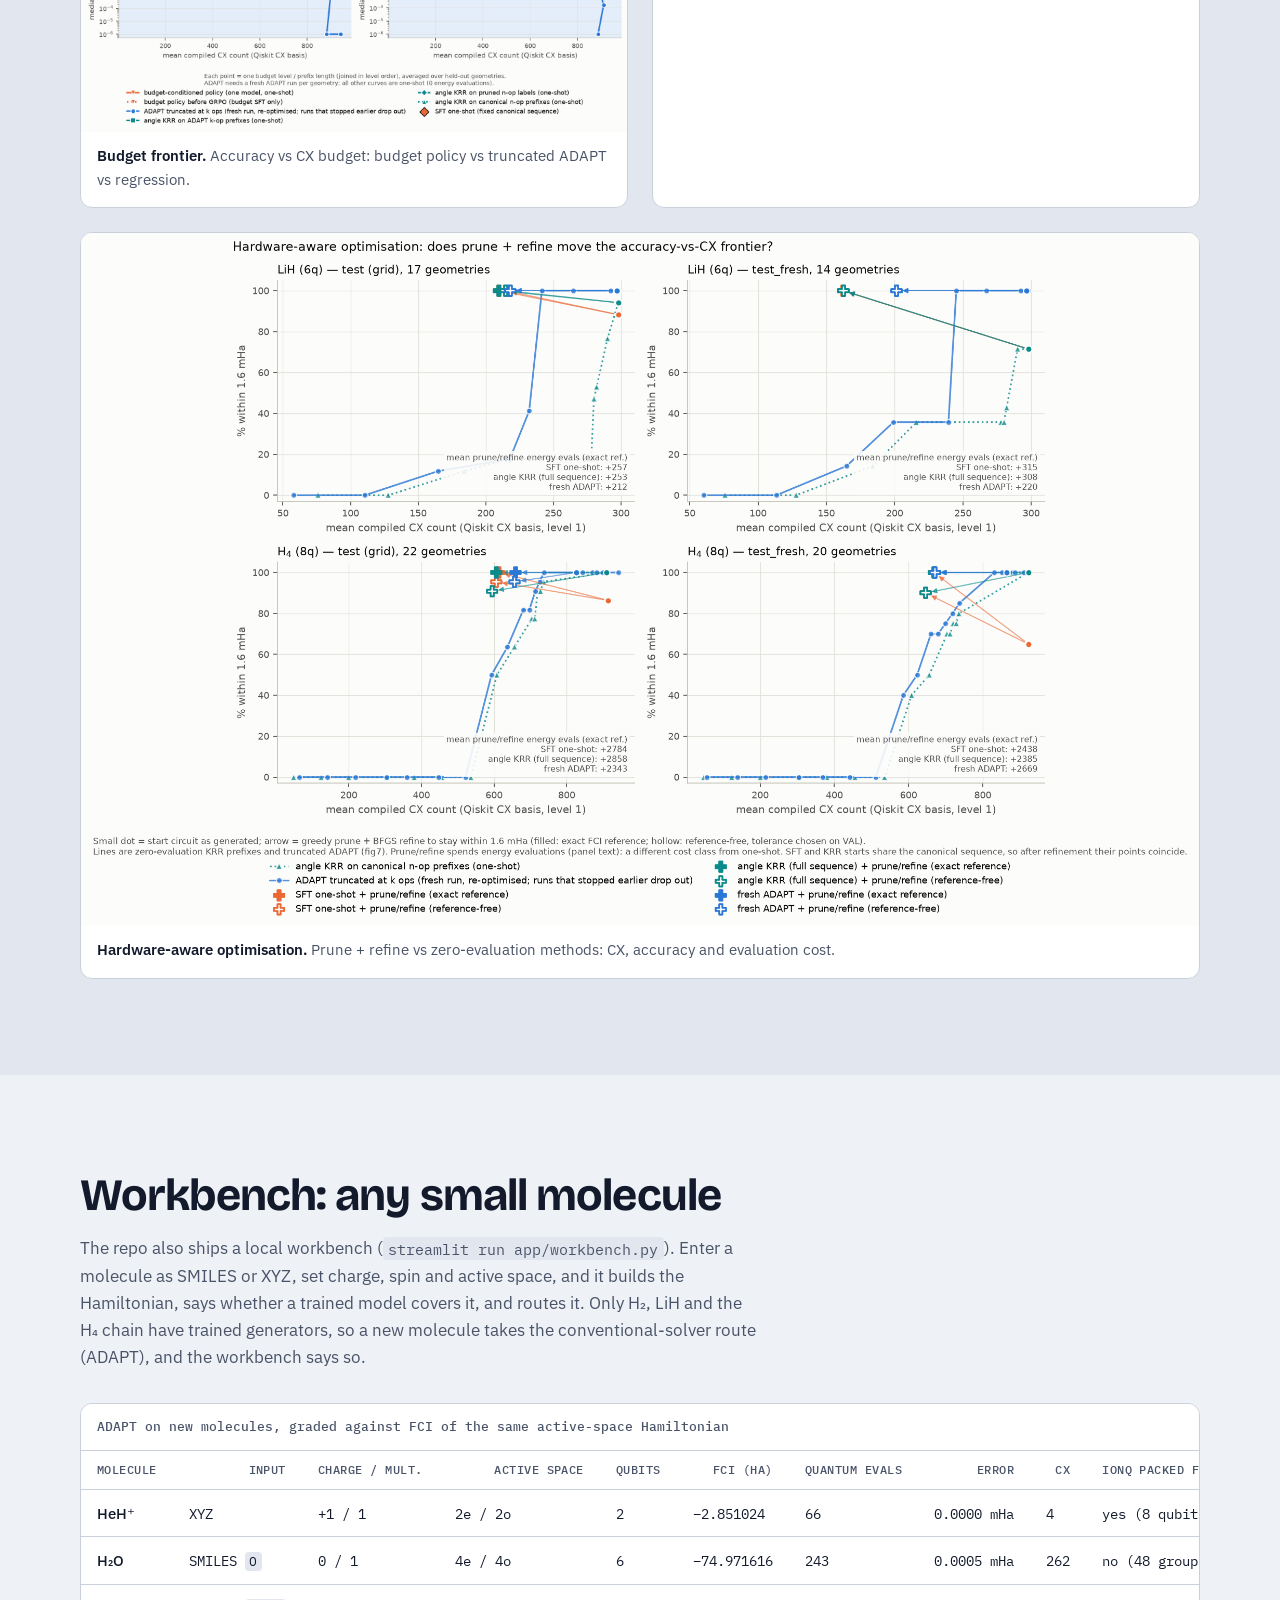
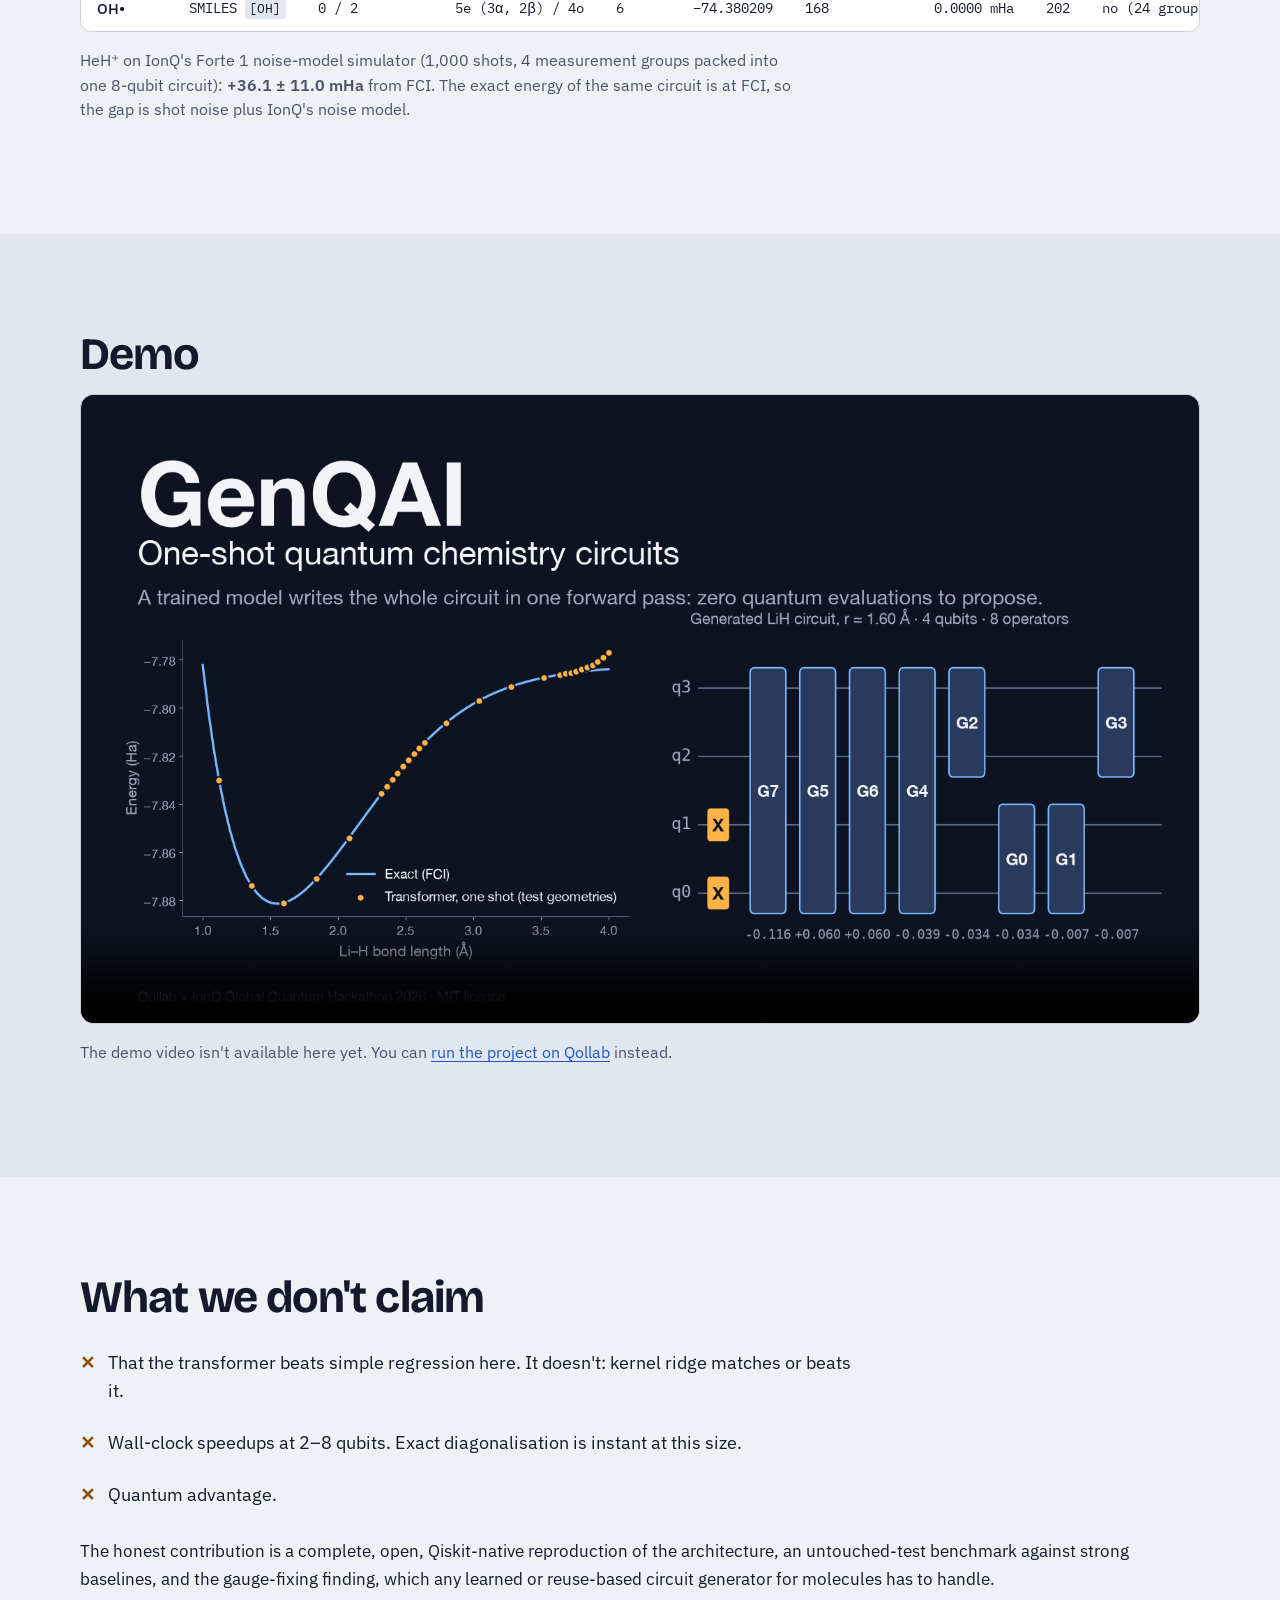
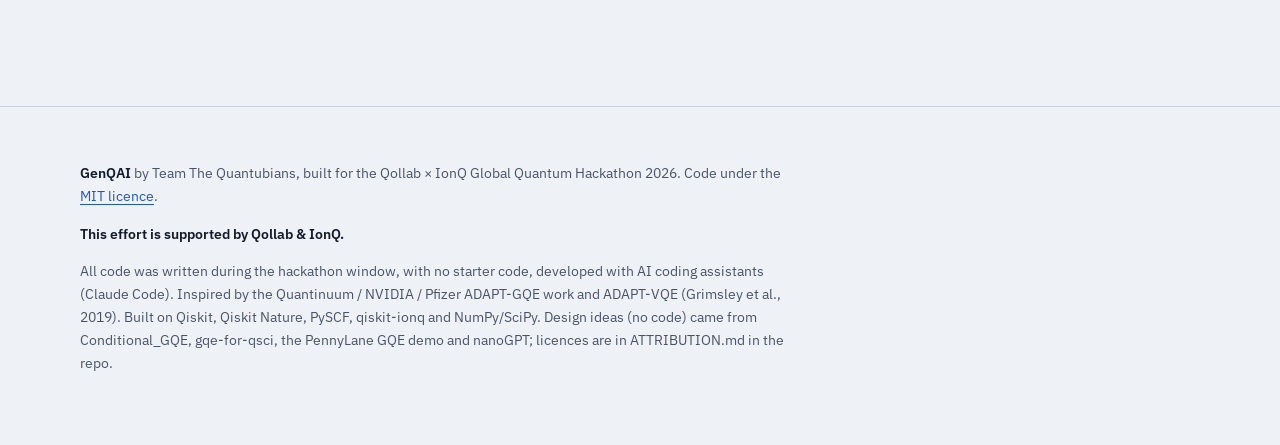
==== commit c2de9999: "Hackathon compliance: required 'This effort is supported by Qollab & IonQ' attribution (README, ATTR" ====
--- a/site/index.html
+++ b/site/index.html
@@ -205,7 +205,8 @@
 <footer class="foot">
   <div class="wrap">
     <p><strong>GenQAI</strong> by Team The Quantubians, built for the Qollab × IonQ Global Quantum Hackathon 2026. Code under the <a href="https://github.com/udsy19/genqai">MIT licence</a>.</p>
-    <p>All code was written during the hackathon window, with no starter code. Inspired by the Quantinuum / NVIDIA / Pfizer ADAPT-GQE work and ADAPT-VQE (Grimsley et al., 2019). Built on Qiskit, Qiskit Nature, PySCF, qiskit-ionq and NumPy/SciPy. Design ideas (no code) came from Conditional_GQE, gqe-for-qsci, the PennyLane GQE demo and nanoGPT; licences are in ATTRIBUTION.md in the repo.</p>
+    <p><strong>This effort is supported by Qollab &amp; IonQ.</strong></p>
+    <p>All code was written during the hackathon window, with no starter code, developed with AI coding assistants (Claude Code). Inspired by the Quantinuum / NVIDIA / Pfizer ADAPT-GQE work and ADAPT-VQE (Grimsley et al., 2019). Built on Qiskit, Qiskit Nature, PySCF, qiskit-ionq and NumPy/SciPy. Design ideas (no code) came from Conditional_GQE, gqe-for-qsci, the PennyLane GQE demo and nanoGPT; licences are in ATTRIBUTION.md in the repo.</p>
   </div>
 </footer>
 
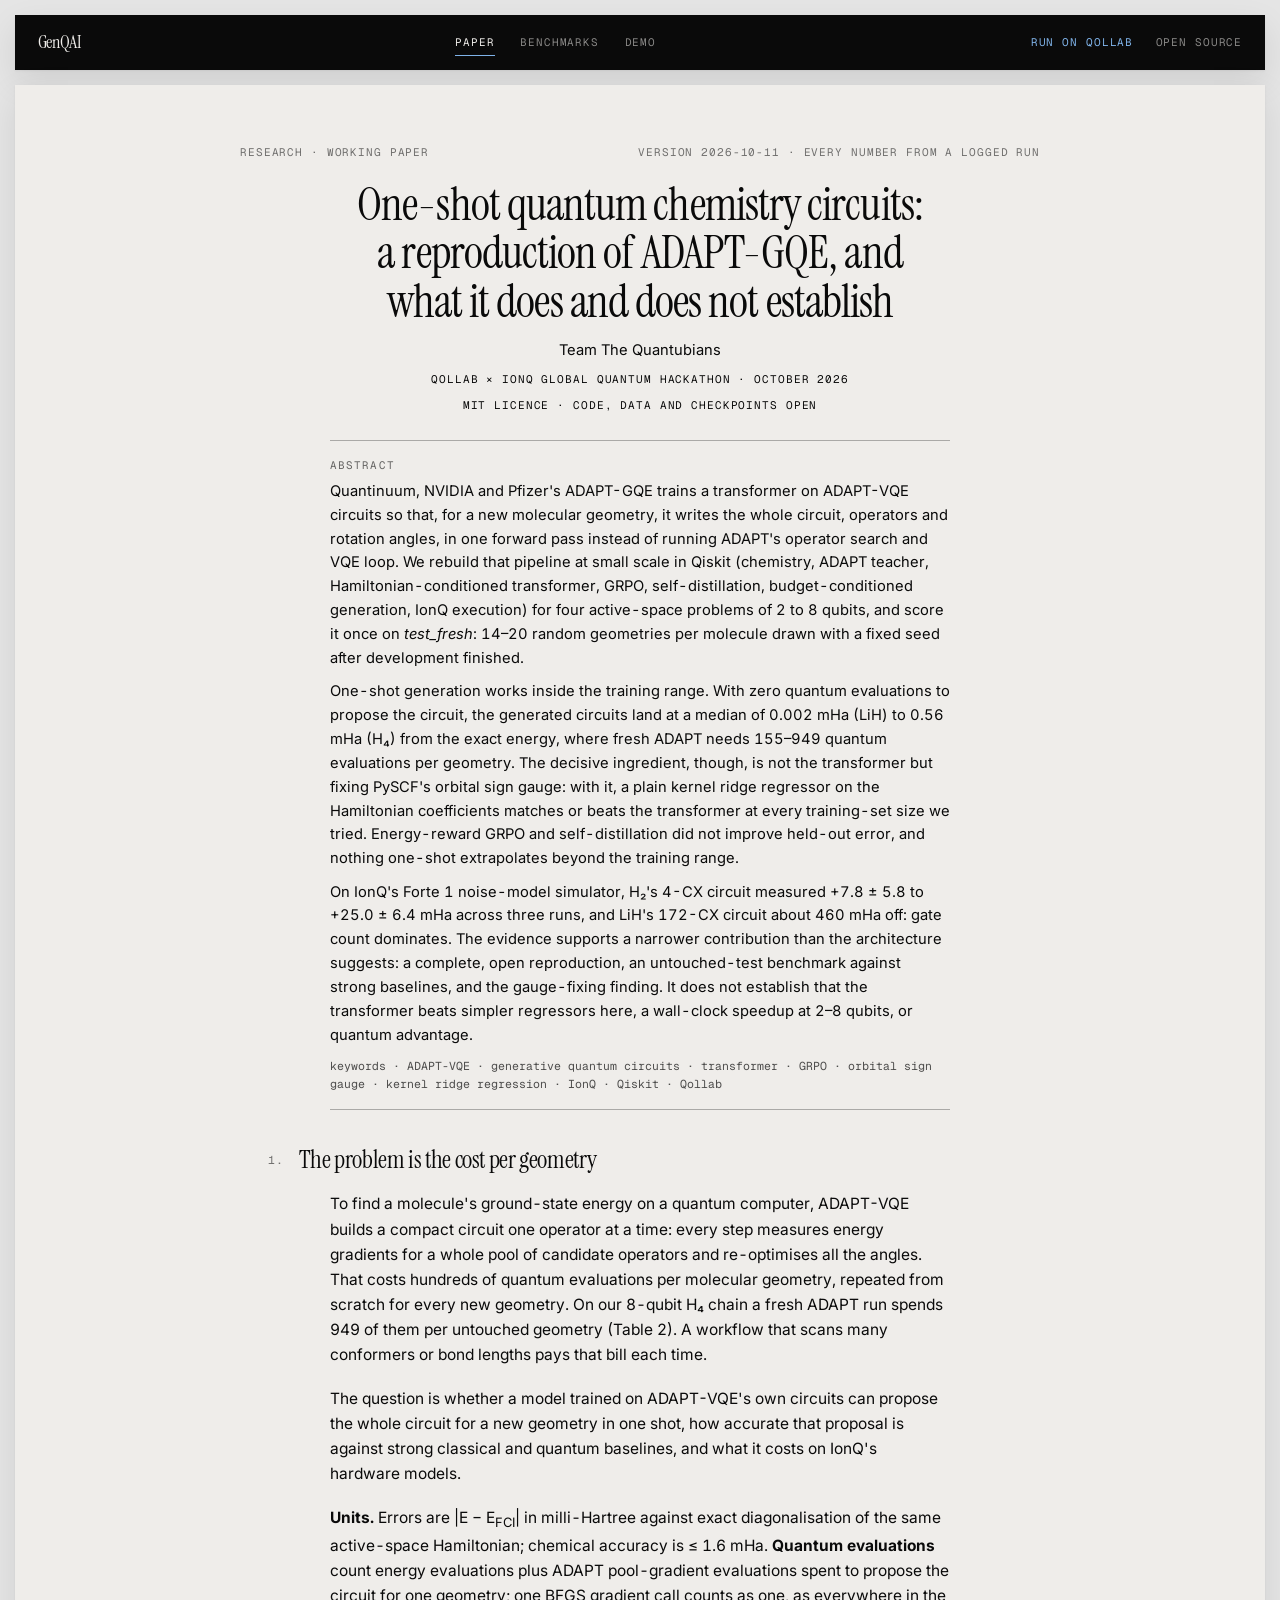
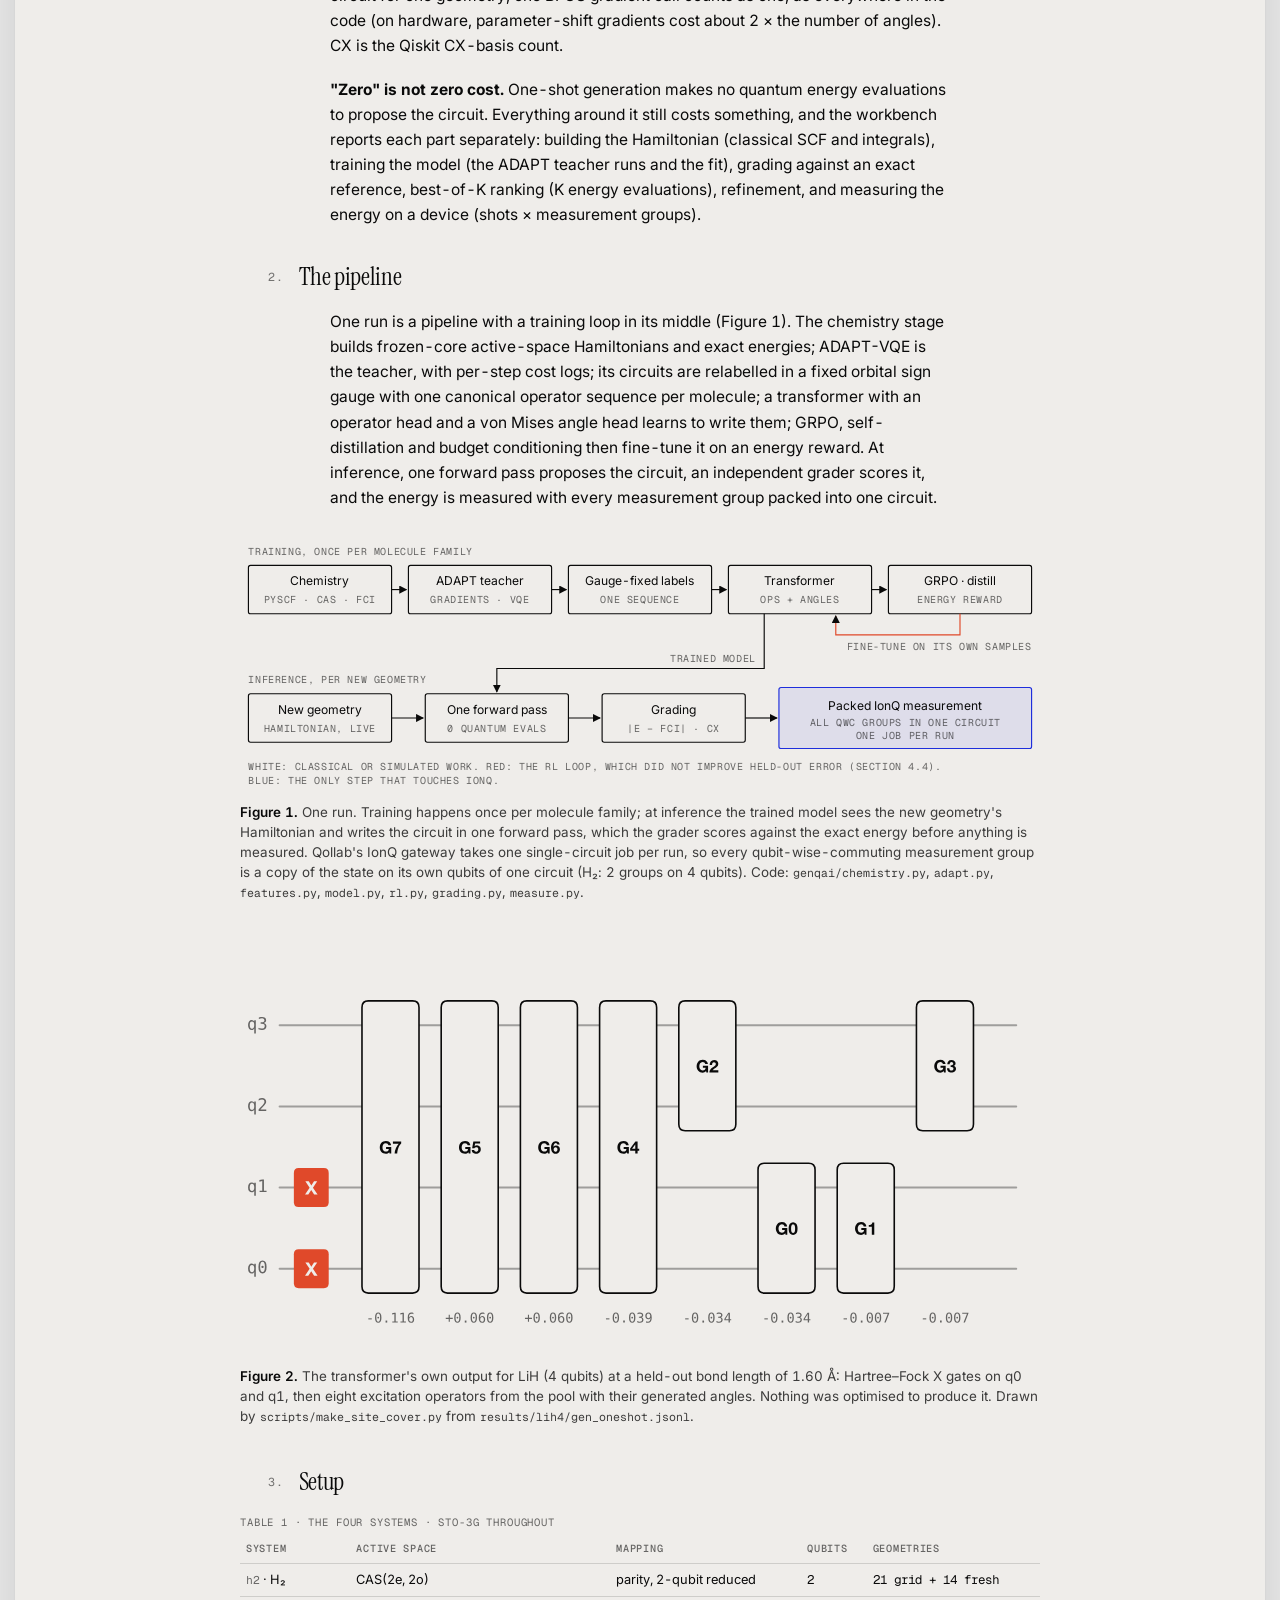
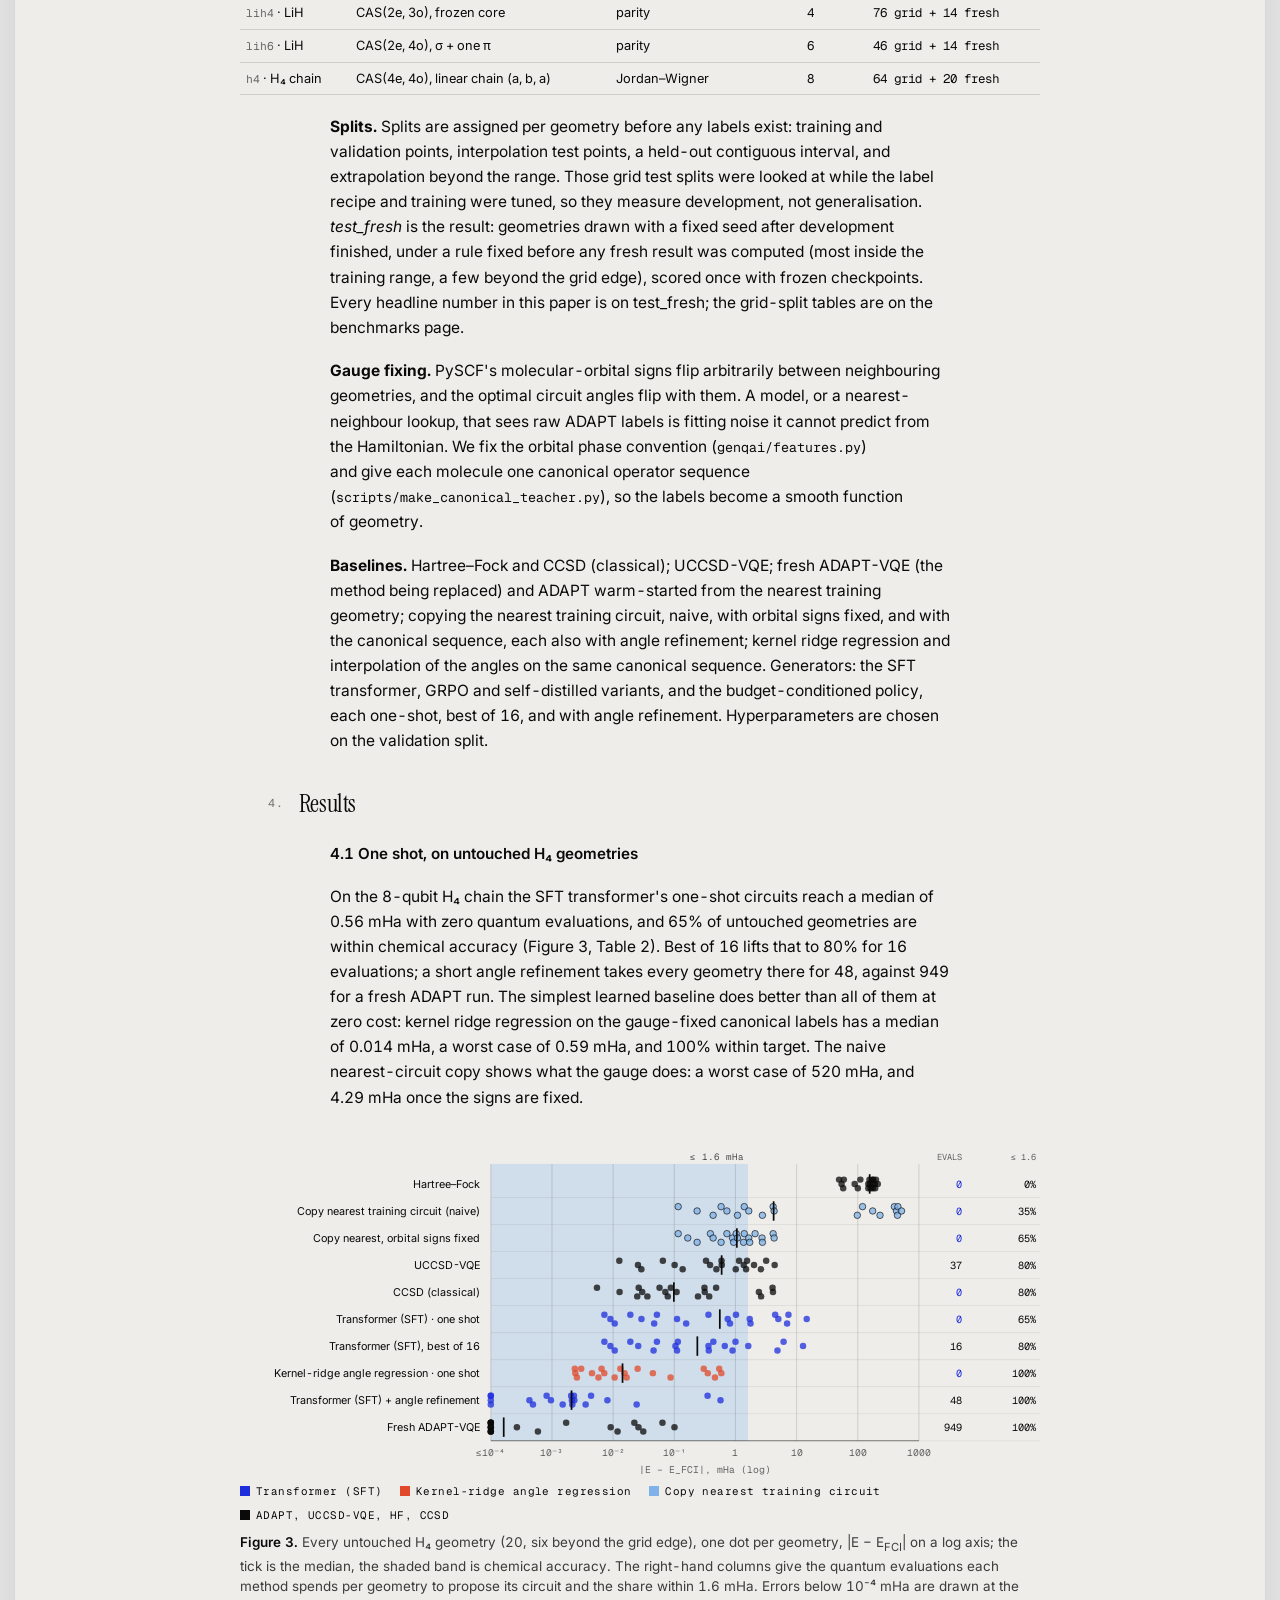
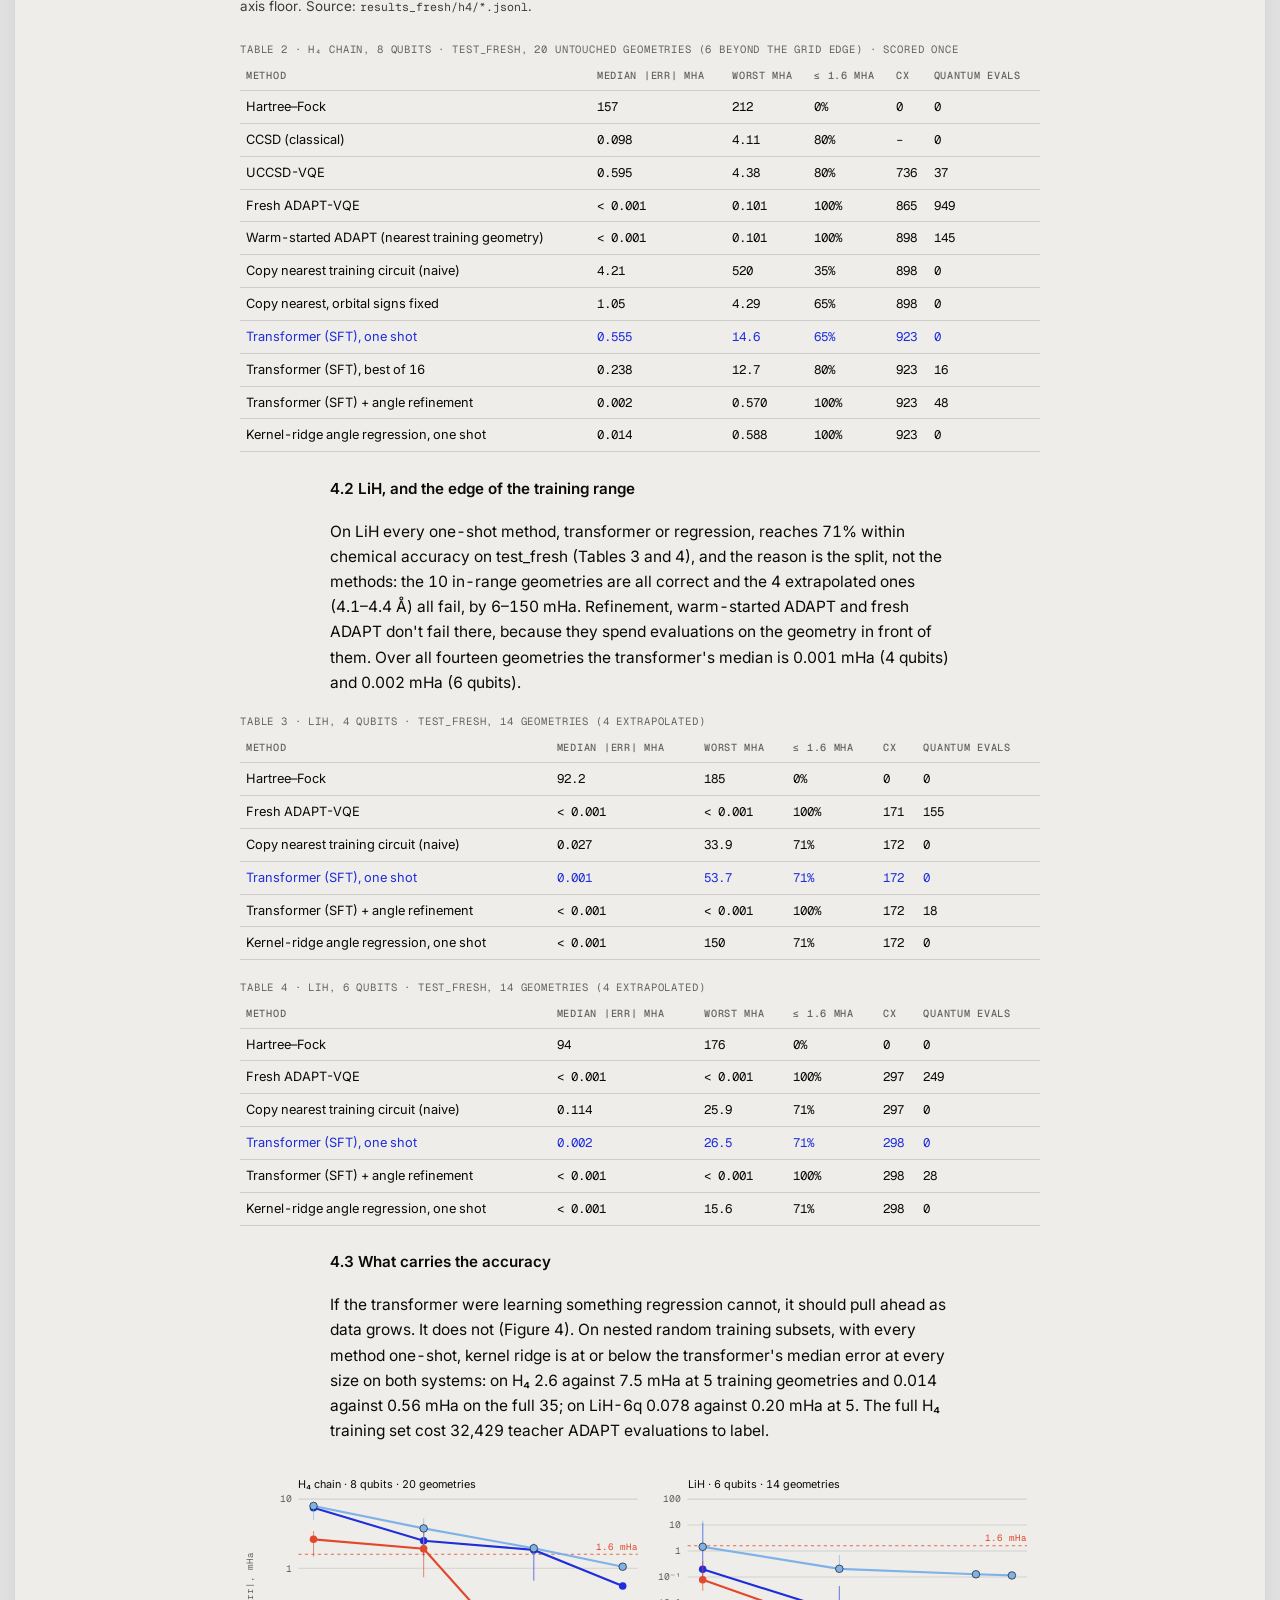
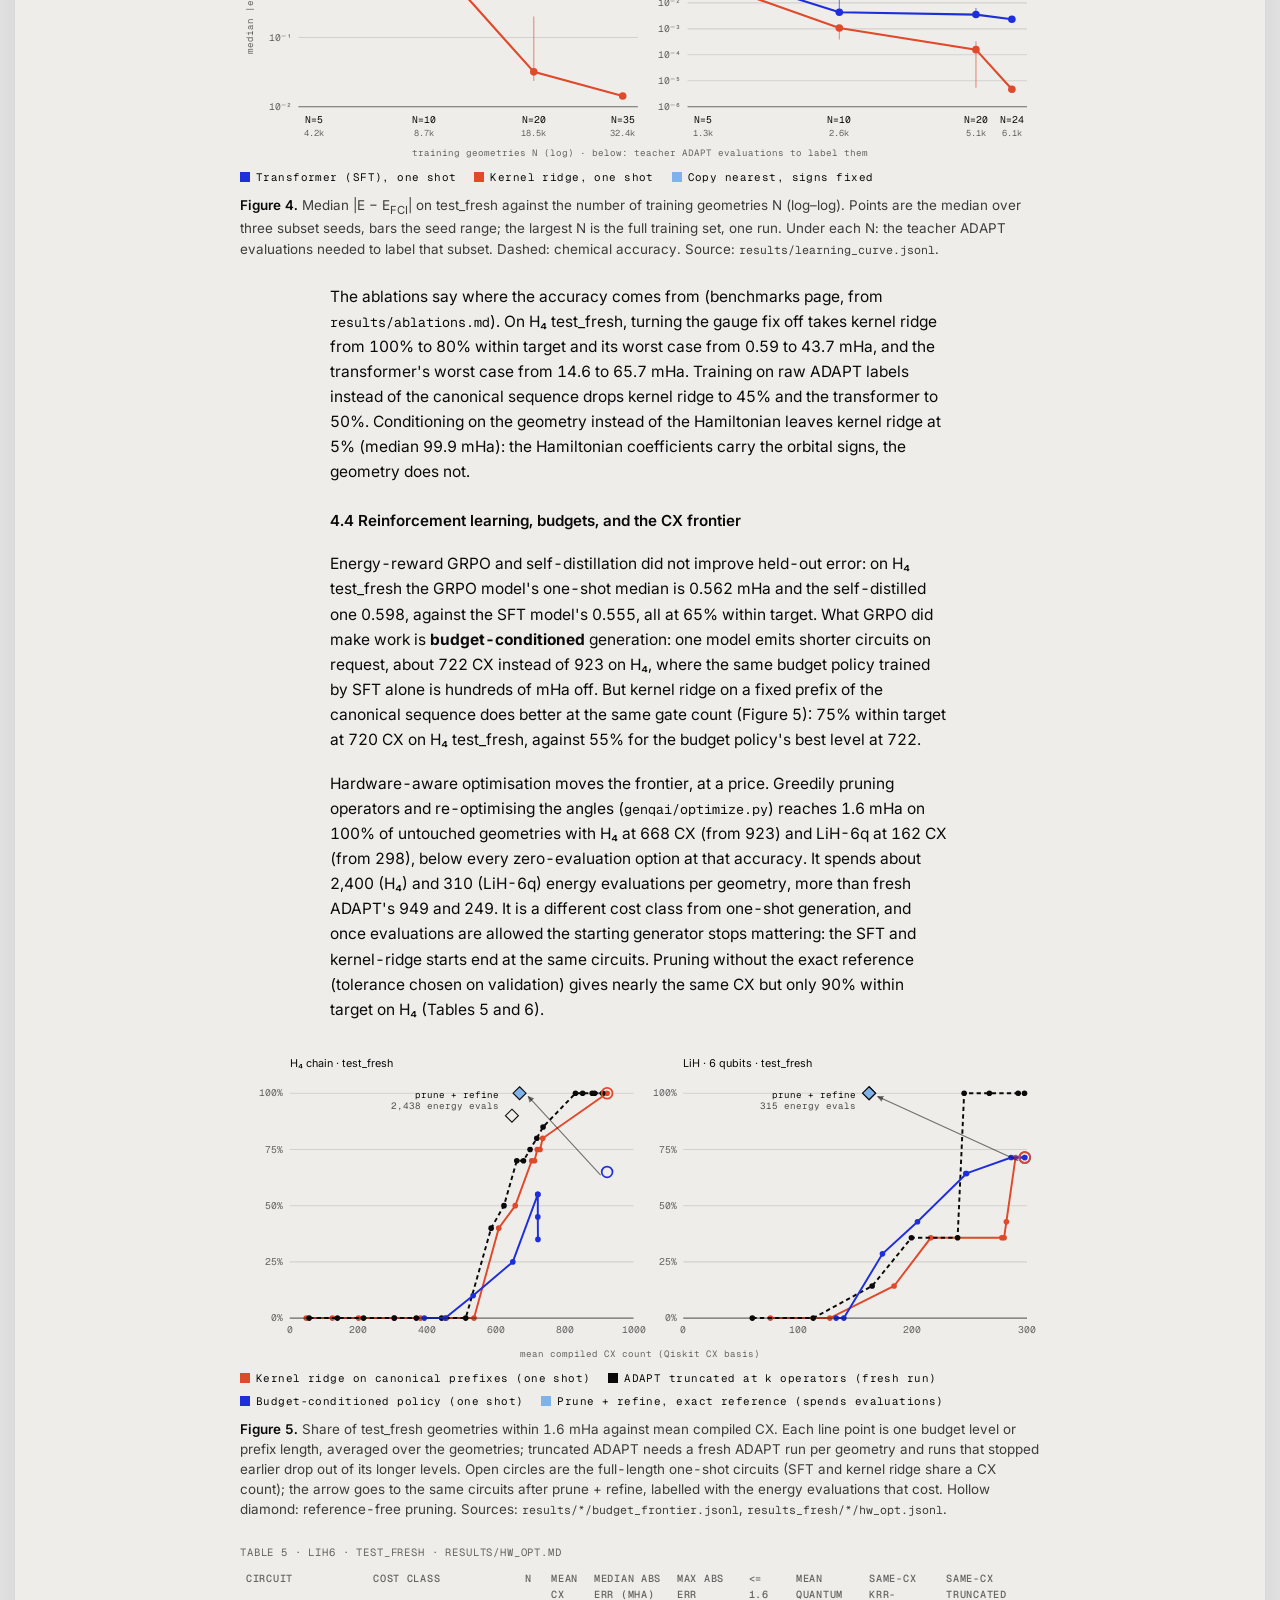
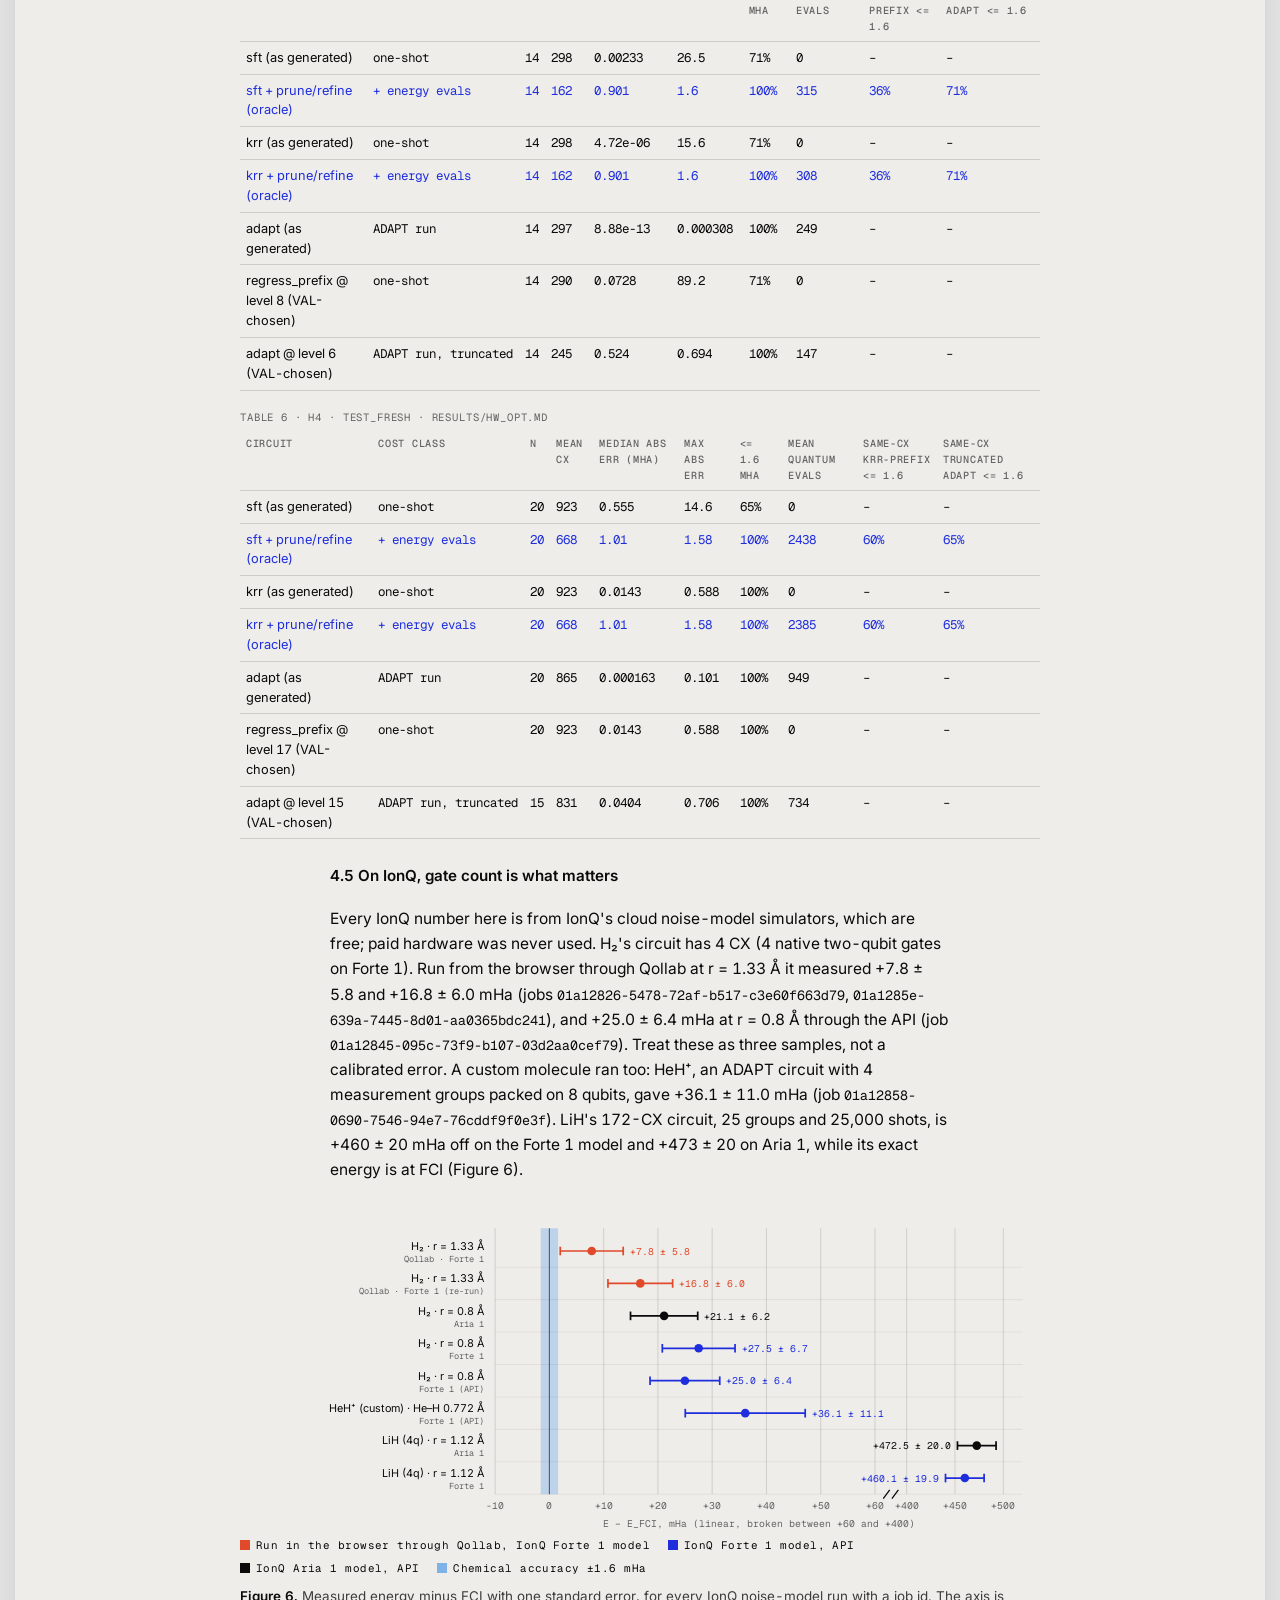
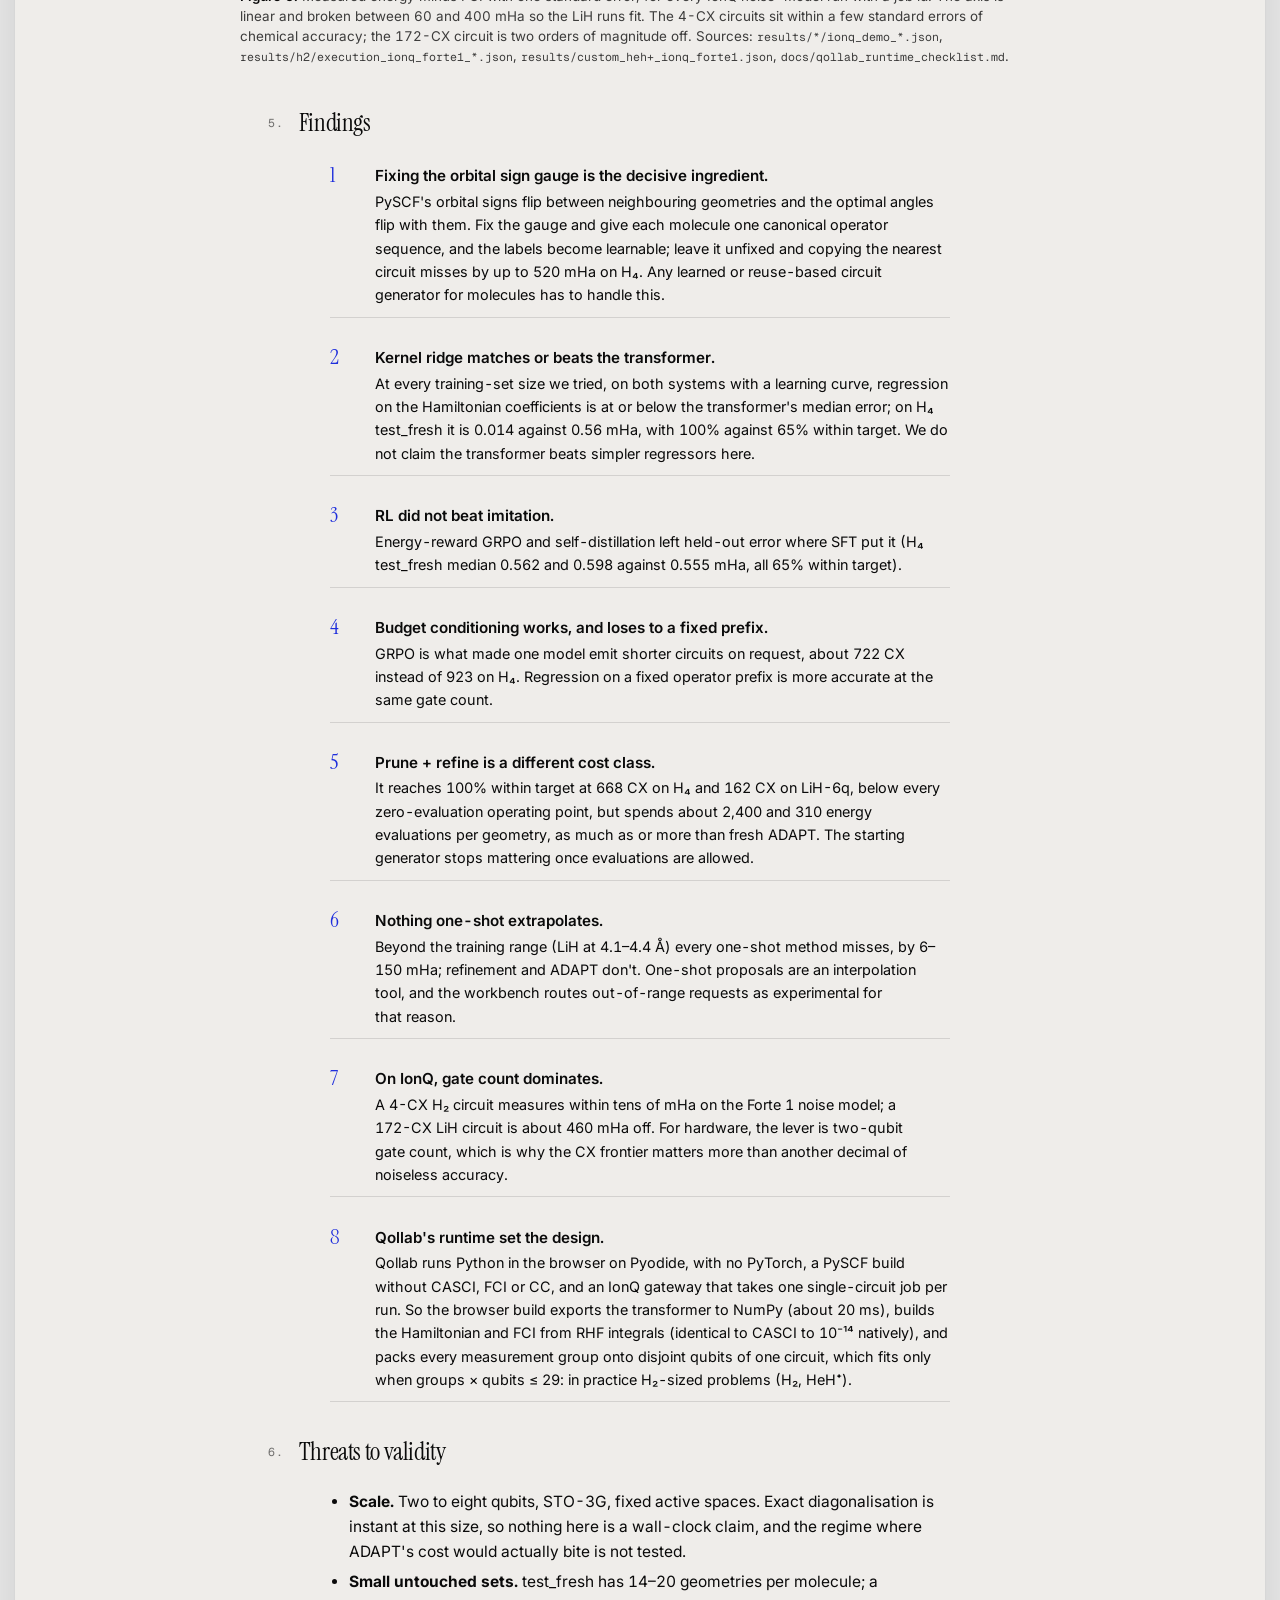
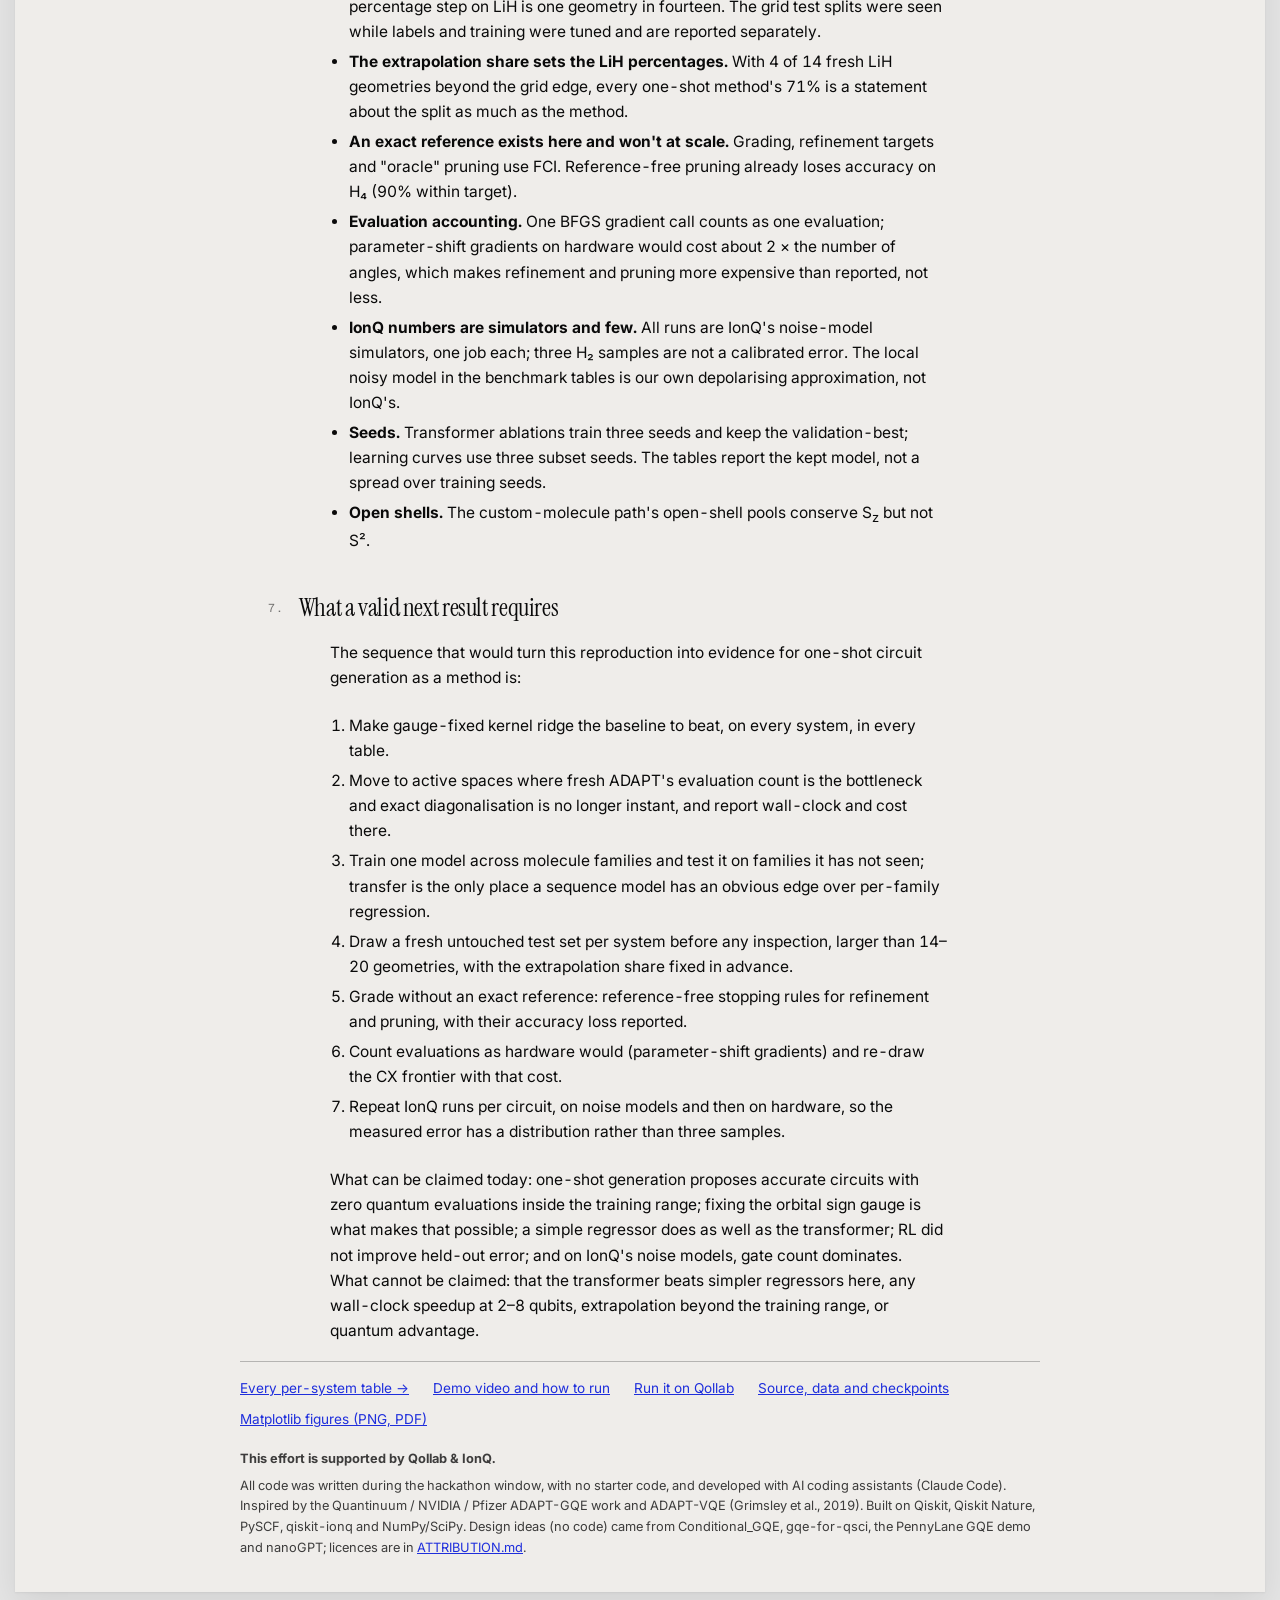
==== commit a4361418: "Site: rebuild as a working paper on the plate system (paper, benchmarks, demo) Three pages in the re" ====
--- a/site/index.html
+++ b/site/index.html
@@ -1,224 +1,444 @@
-<!doctype html>
+<!DOCTYPE html>
 <html lang="en">
 <head>
-<meta charset="utf-8">
-<meta name="viewport" content="width=device-width, initial-scale=1">
-<title>GenQAI: one-shot quantum chemistry circuits</title>
-<meta name="description" content="A trained model writes a molecule's complete ground-state circuit in one forward pass, with zero quantum evaluations to propose it. Benchmarked honestly against ADAPT-VQE and simple baselines, and run on IonQ's Forte 1 noise model.">
-<meta name="color-scheme" content="light dark">
-<meta property="og:type" content="website">
-<meta property="og:title" content="GenQAI: one-shot quantum chemistry circuits">
-<meta property="og:description" content="A trained model writes the whole circuit in one forward pass: zero quantum evaluations to propose. Qollab × IonQ Global Quantum Hackathon 2026.">
-<meta property="og:image" content="og.png">
-<meta property="og:image:width" content="1600">
-<meta property="og:image:height" content="900">
-<meta property="og:image:alt" content="GenQAI title over the LiH potential-energy curve with one-shot generated points, next to a generated 4-qubit circuit.">
-<meta name="twitter:card" content="summary_large_image">
-<meta name="twitter:title" content="GenQAI: one-shot quantum chemistry circuits">
-<meta name="twitter:description" content="A trained model writes the whole circuit in one forward pass: zero quantum evaluations to propose.">
-<meta name="twitter:image" content="og.png">
-<link rel="icon" href="data:image/svg+xml,%3Csvg xmlns='http://www.w3.org/2000/svg' viewBox='0 0 32 32'%3E%3Crect width='32' height='32' rx='6' fill='%230D1321'/%3E%3Cpath d='M4 11h24M4 21h24' stroke='%237C879C' stroke-width='2'/%3E%3Crect x='11' y='6' width='10' height='20' rx='2' fill='%23FFB347'/%3E%3C/svg%3E">
-<link rel="preconnect" href="https://fonts.googleapis.com">
-<link rel="preconnect" href="https://fonts.gstatic.com" crossorigin>
-<link href="https://fonts.googleapis.com/css2?family=Bricolage+Grotesque:opsz,wght@12..96,500;12..96,700;12..96,800&family=IBM+Plex+Mono:wght@400;500&family=IBM+Plex+Sans:ital,wght@0,400;0,500;0,600;1,400&display=swap" rel="stylesheet">
-<link rel="stylesheet" href="style.css">
+  <meta charset="UTF-8">
+  <meta name="viewport" content="width=device-width, initial-scale=1.0">
+  <title>One-shot quantum chemistry circuits — GenQAI</title>
+  <meta name="description" content="A reproduction of ADAPT-GQE at small scale: a transformer writes a molecule's whole ground-state circuit in one forward pass. Scored once on untouched geometries against ADAPT-VQE and simple baselines, and run on IonQ's noise-model simulators.">
+  <meta property="og:type" content="article">
+  <meta property="og:title" content="One-shot quantum chemistry circuits: a reproduction of ADAPT-GQE">
+  <meta property="og:description" content="A trained model writes the whole circuit in one forward pass: zero quantum evaluations to propose. What it does and does not establish. Qollab × IonQ Global Quantum Hackathon 2026.">
+  <meta property="og:url" content="https://udsy19.github.io/genqai/">
+  <meta property="og:image" content="https://udsy19.github.io/genqai/og.png">
+  <meta property="og:image:width" content="1600">
+  <meta property="og:image:height" content="900">
+  <meta property="og:image:alt" content="GenQAI title over the LiH potential-energy curve with one-shot generated points, next to a generated 4-qubit circuit.">
+  <meta name="twitter:card" content="summary_large_image">
+  <meta name="twitter:image" content="https://udsy19.github.io/genqai/og.png">
+  <link rel="icon" href="data:image/svg+xml,%3Csvg xmlns='http://www.w3.org/2000/svg' viewBox='0 0 32 32'%3E%3Crect width='32' height='32' fill='%230a0a0a'/%3E%3Cpath d='M4 11h24M4 21h24' stroke='%23efedea' stroke-opacity='.5' stroke-width='2'/%3E%3Crect x='11' y='6' width='10' height='20' fill='%231e2edc'/%3E%3C/svg%3E">
+  <link rel="preconnect" href="https://fonts.googleapis.com">
+  <link rel="preconnect" href="https://fonts.gstatic.com" crossorigin>
+  <link href="https://fonts.googleapis.com/css2?family=Instrument+Serif:ital@0;1&family=Geist+Mono:wght@400;500&family=Inter:wght@400;500;600&display=swap" rel="stylesheet">
+  <link rel="stylesheet" href="styles.css">
 </head>
 <body>
-<a class="skip" href="#main">Skip to content</a>
-
-<header class="top">
-  <nav class="wrap nav" aria-label="Sections">
-    <a class="brand" href="#top">GenQAI</a>
-    <ul>
-      <li><a href="#how">How it works</a></li>
-      <li><a href="#results">Results</a></li>
-      <li><a href="#figures">Figures</a></li>
-      <li><a href="#workbench">Workbench</a></li>
-      <li><a href="#demo">Demo</a></li>
-    </ul>
-  </nav>
-</header>
-
-<main id="main">
-
-<section class="hero wrap" id="top">
-  <div class="hero-text">
-    <p class="eyebrow">Team The Quantubians · Qollab × IonQ Global Quantum Hackathon 2026</p>
-    <h1>GenQAI: one-shot quantum chemistry circuits</h1>
-    <p class="pitch">Give it a molecule and a bond length. A trained model writes the complete ground-state circuit, every operator and rotation angle, in one forward pass, with <strong>zero quantum evaluations</strong> to propose it.</p>
-    <div class="actions">
-      <a class="btn btn-primary" href="https://qollab.xyz/u/udsy/genqai-one-shot-quantum-chemis">Run on Qollab</a>
-      <a class="btn" href="https://github.com/udsy19/genqai">Code on GitHub</a>
-      <a class="btn btn-quiet" href="#demo">Watch demo</a>
+<a class="skip" href="#main">Skip to the paper</a>
+<div class="app">
+  <header class="band">
+    <a class="wordmark" href="./">GenQAI</a>
+    <nav class="band-nav" aria-label="Pages">
+      <a href="./" class="band-link on" aria-current="page">Paper</a>
+      <a href="benchmarks.html" class="band-link">Benchmarks</a>
+      <a href="demo.html" class="band-link">Demo</a>
+    </nav>
+    <div class="band-right">
+      <a class="repo-link meta run" href="https://qollab.xyz/u/udsy/genqai-one-shot-quantum-chemis" target="_blank" rel="noopener noreferrer">Run on Qollab</a>
+      <a class="repo-link meta" href="https://github.com/udsy19/genqai" target="_blank" rel="noopener noreferrer">Open source</a>
     </div>
-  </div>
-  <figure class="hero-circuit">
-    <img src="circuit.svg" width="900" height="420" alt="A 4-qubit LiH circuit written by the transformer for a held-out bond length of 1.60 Å: X gates prepare the Hartree–Fock state on q0 and q1, then eight excitation operators G7, G5, G6, G4, G2, G0, G1, G3, each with its generated rotation angle.">
-    <figcaption>The transformer's own output for LiH at a held-out 1.60 Å: Hartree–Fock X gates, then eight excitation operators with their angles.</figcaption>
-  </figure>
-</section>
-
-<section class="band" id="how" aria-labelledby="how-h">
-  <div class="wrap">
-    <h2 id="how-h">How it works</h2>
-    <p class="lede">Quantinuum, NVIDIA and Pfizer's ADAPT-GQE trains a model on ADAPT-VQE circuits so that, for a new geometry, it skips ADAPT's operator search and VQE loop. We rebuilt that pipeline in Qiskit at hackathon scale. One run on Qollab goes through five stages, in order:</p>
-    <ol class="wire" role="list">
-      <li class="gate">
-        <span class="gate-id">1</span>
-        <h3>Molecule</h3>
-        <p>Pick a system (H₂, LiH, or the H₄ chain) and type any bond length in Å.</p>
-      </li>
-      <li class="gate">
-        <span class="gate-id">2</span>
-        <h3>Hamiltonian</h3>
-        <p>PySCF builds the qubit Hamiltonian live in your browser and prints the Hartree–Fock and exact FCI energies.</p>
-      </li>
-      <li class="gate gate-key">
-        <span class="gate-id">3</span>
-        <h3>One forward pass</h3>
-        <p>The trained transformer proposes the full circuit (NumPy, about 20 ms). <strong>Zero quantum evaluations to propose.</strong></p>
-      </li>
-      <li class="gate">
-        <span class="gate-id">4</span>
-        <h3>Grading</h3>
-        <p>The circuit is scored exactly against FCI, next to kernel-ridge regression, nearest-neighbour reuse and a live ADAPT-VQE run with the quantum evaluations it needed.</p>
-      </li>
-      <li class="gate">
-        <span class="gate-id">5</span>
-        <h3>IonQ execution</h3>
-        <p>Qollab's IonQ gateway takes one circuit per run, so every measurement basis is packed onto separate qubits of one circuit (H₂: 2 groups on 4 qubits).</p>
-      </li>
-    </ol>
-  </div>
-</section>
-
-<section class="wrap section" id="results" aria-labelledby="results-h">
-  <h2 id="results-h">Results</h2>
-  <p class="lede">Scored once on <em>test_fresh</em>: geometries drawn with a fixed seed after development finished. Chemical accuracy is |E − E<sub>FCI</sub>| ≤ 1.6 mHa.</p>
-  <div class="table-scroll" tabindex="0" role="region" aria-label="H4 test_fresh results table">
-    <table>
-      <caption>H₄ chain, 8 qubits, untouched test geometries</caption>
-      <thead>
-        <tr><th scope="col">Method</th><th scope="col">Median error</th><th scope="col">Worst</th><th scope="col">Within 1.6 mHa</th><th scope="col">CX</th><th scope="col">Quantum evals</th></tr>
-      </thead>
-      <tbody>
-        <tr><th scope="row">Fresh ADAPT-VQE</th><td>0.000 mHa</td><td>0.10</td><td>100%</td><td>865</td><td>949</td></tr>
-        <tr class="ours"><th scope="row">Our transformer, one shot</th><td>0.56 mHa</td><td>14.6</td><td>65%</td><td>923</td><td><strong>0</strong></td></tr>
-        <tr><th scope="row">Transformer + angle refinement</th><td>0.002 mHa</td><td>0.57</td><td>100%</td><td>923</td><td>48</td></tr>
-        <tr class="best"><th scope="row">Kernel-ridge regression, one shot</th><td><strong>0.014 mHa</strong></td><td><strong>0.59</strong></td><td><strong>100%</strong></td><td>923</td><td><strong>0</strong></td></tr>
-        <tr><th scope="row">Copy nearest circuit, orbital signs not fixed</th><td>4.2 mHa</td><td>520</td><td>35%</td><td>898</td><td>0</td></tr>
-      </tbody>
-    </table>
-  </div>
-
-  <h3 class="sub">What we found</h3>
-  <ul class="findings">
-    <li><strong>One-shot proposals work for trained molecules.</strong> Median 0.002 mHa (LiH) to 0.56 mHa (H₄) with zero quantum evaluations, where ADAPT needs 155–949 per geometry.</li>
-    <li><strong>The key ingredient is fixing PySCF's orbital sign gauge, not the transformer.</strong> With it, plain kernel-ridge regression matches or beats our transformer at every training-set size. Without it, reusing the nearest circuit misses by up to 520 mHa.</li>
-    <li><strong>RL (GRPO) and self-distillation did not improve held-out accuracy.</strong> Budget-conditioned GRPO cut H₄ circuits from 914 to about 720 CX, but regression on a shorter fixed circuit was better at the same gate count.</li>
-    <li><strong>Pruning plus re-optimisation</strong> reaches 100% chemical accuracy at about 600–670 CX on H₄ (from 923), at the cost of thousands of energy evaluations.</li>
-    <li><strong>One-shot methods fail beyond the training range.</strong> Refinement or ADAPT recovers.</li>
-    <li><strong>On IonQ's Forte 1 noise model, gate count dominates.</strong> H₂ (4 CX) measured +7.8 ± 5.8, +16.8 ± 6.0 and +25.0 ± 6.4 mHa across three runs, and a custom HeH⁺ +36.1 ± 11.0 mHa. LiH's 172-CX circuit is about 460 mHa off under noise.</li>
-  </ul>
-</section>
-
-<section class="band" id="figures" aria-labelledby="figures-h">
-  <div class="wrap">
-    <h2 id="figures-h">Figures</h2>
-    <p class="lede">Generated by <code>scripts/make_figures.py</code> from the result files in the repo. Select a figure to open it full size.</p>
-    <div class="gallery">
-      <figure>
-        <a href="figures/fig1_pes.png"><img src="figures/fig1_pes.png" loading="lazy" alt="Potential-energy curves: energy versus bond length for each method, with residuals against exact FCI."></a>
-        <figcaption><b>Potential-energy curves.</b> Energy vs bond length, with residuals against FCI.</figcaption>
-      </figure>
-      <figure>
-        <a href="figures/fig2_test_errors.png"><img src="figures/fig2_test_errors.png" loading="lazy" alt="Per-geometry absolute error on the test splits for every method, shown with each method's cost."></a>
-        <figcaption><b>Test errors.</b> Per-geometry error by method, with cost.</figcaption>
-      </figure>
-      <figure>
-        <a href="figures/fig3_accuracy_cost.png"><img src="figures/fig3_accuracy_cost.png" loading="lazy" alt="Accuracy plotted against CX count and against the number of quantum evaluations for each method."></a>
-        <figcaption><b>Accuracy vs cost.</b> Accuracy against CX count and against quantum evaluations.</figcaption>
-      </figure>
-      <figure>
-        <a href="figures/fig6_ionq.png"><img src="figures/fig6_ionq.png" loading="lazy" alt="Measured energies on the local simulator and on IonQ's noise-model simulators, compared with the exact energy."></a>
-        <figcaption><b>IonQ.</b> Measured energies on local and IonQ simulators. Gate count dominates under noise.</figcaption>
-      </figure>
-      <figure>
-        <a href="figures/fig7_budget_frontier.png"><img src="figures/fig7_budget_frontier.png" loading="lazy" alt="Accuracy versus CX budget for the budget-conditioned policy, truncated ADAPT and regression."></a>
-        <figcaption><b>Budget frontier.</b> Accuracy vs CX budget: budget policy vs truncated ADAPT vs regression.</figcaption>
-      </figure>
-      <figure>
-        <a href="figures/fig8_learning_curve.png"><img src="figures/fig8_learning_curve.png" loading="lazy" alt="Accuracy versus training-set size for the transformer and kernel-ridge regression."></a>
-        <figcaption><b>Learning curve.</b> Accuracy vs training-set size. Kernel ridge matches or beats the transformer at every size.</figcaption>
-      </figure>
-      <figure class="wide">
-        <a href="figures/fig9_hw_optimization.png"><img src="figures/fig9_hw_optimization.png" loading="lazy" alt="Prune and refine compared with zero-evaluation methods: CX count, accuracy and evaluation cost."></a>
-        <figcaption><b>Hardware-aware optimisation.</b> Prune + refine vs zero-evaluation methods: CX, accuracy and evaluation cost.</figcaption>
-      </figure>
-    </div>
-  </div>
-</section>
-
-<section class="wrap section" id="workbench" aria-labelledby="workbench-h">
-  <h2 id="workbench-h">Workbench: any small molecule</h2>
-  <p class="lede">The repo also ships a local workbench (<code>streamlit run app/workbench.py</code>). Enter a molecule as SMILES or XYZ, set charge, spin and active space, and it builds the Hamiltonian, says whether a trained model covers it, and routes it. Only H₂, LiH and the H₄ chain have trained generators, so a new molecule takes the conventional-solver route (ADAPT), and the workbench says so.</p>
-  <div class="table-scroll" tabindex="0" role="region" aria-label="Custom molecule results table">
-    <table>
-      <caption>ADAPT on new molecules, graded against FCI of the same active-space Hamiltonian</caption>
-      <thead>
-        <tr><th scope="col">Molecule</th><th scope="col">Input</th><th scope="col">Charge / mult.</th><th scope="col">Active space</th><th scope="col">Qubits</th><th scope="col">FCI (Ha)</th><th scope="col">Quantum evals</th><th scope="col">Error</th><th scope="col">CX</th><th scope="col">IonQ packed fit</th></tr>
-      </thead>
-      <tbody>
-        <tr><th scope="row">HeH⁺</th><td>XYZ</td><td>+1 / 1</td><td>2e / 2o</td><td>2</td><td>−2.851024</td><td>66</td><td>0.0000 mHa</td><td>4</td><td>yes (8 qubits)</td></tr>
-        <tr><th scope="row">H₂O</th><td>SMILES <code>O</code></td><td>0 / 1</td><td>4e / 4o</td><td>6</td><td>−74.971616</td><td>243</td><td>0.0005 mHa</td><td>262</td><td>no (48 groups)</td></tr>
-        <tr><th scope="row">OH•</th><td>SMILES <code>[OH]</code></td><td>0 / 2</td><td>5e (3α, 2β) / 4o</td><td>6</td><td>−74.380209</td><td>168</td><td>0.0000 mHa</td><td>202</td><td>no (24 groups)</td></tr>
-      </tbody>
-    </table>
-  </div>
-  <p class="note">HeH⁺ on IonQ's Forte 1 noise-model simulator (1,000 shots, 4 measurement groups packed into one 8-qubit circuit): <strong>+36.1 ± 11.0 mHa</strong> from FCI. The exact energy of the same circuit is at FCI, so the gap is shot noise plus IonQ's noise model.</p>
-</section>
-
-<section class="band" id="demo" aria-labelledby="demo-h">
-  <div class="wrap">
-    <h2 id="demo-h">Demo</h2>
-    <div class="video-frame">
-      <video controls preload="metadata" playsinline poster="cover.png" src="demo.mp4" width="1600" height="900" aria-describedby="video-note">
-        Your browser can't play this video. <a href="demo.mp4">Download demo.mp4</a>.
-      </video>
-    </div>
-    <p class="note" id="video-note" hidden>The demo video isn't available here yet. You can <a href="https://qollab.xyz/u/udsy/genqai-one-shot-quantum-chemis">run the project on Qollab</a> instead.</p>
-  </div>
-</section>
-
-<section class="wrap section" id="claims" aria-labelledby="claims-h">
-  <h2 id="claims-h">What we don't claim</h2>
-  <ul class="claims">
-    <li>That the transformer beats simple regression here. It doesn't: kernel ridge matches or beats it.</li>
-    <li>Wall-clock speedups at 2–8 qubits. Exact diagonalisation is instant at this size.</li>
-    <li>Quantum advantage.</li>
-  </ul>
-  <p>The honest contribution is a complete, open, Qiskit-native reproduction of the architecture, an untouched-test benchmark against strong baselines, and the gauge-fixing finding, which any learned or reuse-based circuit generator for molecules has to handle.</p>
-</section>
-
-</main>
-
-<footer class="foot">
-  <div class="wrap">
-    <p><strong>GenQAI</strong> by Team The Quantubians, built for the Qollab × IonQ Global Quantum Hackathon 2026. Code under the <a href="https://github.com/udsy19/genqai">MIT licence</a>.</p>
-    <p><strong>This effort is supported by Qollab &amp; IonQ.</strong></p>
-    <p>All code was written during the hackathon window, with no starter code, developed with AI coding assistants (Claude Code). Inspired by the Quantinuum / NVIDIA / Pfizer ADAPT-GQE work and ADAPT-VQE (Grimsley et al., 2019). Built on Qiskit, Qiskit Nature, PySCF, qiskit-ionq and NumPy/SciPy. Design ideas (no code) came from Conditional_GQE, gqe-for-qsci, the PennyLane GQE demo and nanoGPT; licences are in ATTRIBUTION.md in the repo.</p>
-  </div>
-</footer>
-
+  </header>
+
+  <main class="desk" id="main">
+    <div class="sheet"><article class="paper">
+      <div class="topline"><span class="meta">RESEARCH · WORKING PAPER</span><span class="meta">VERSION 2026-10-11 · EVERY NUMBER FROM A LOGGED RUN</span></div>
+
+      <div class="titleblock">
+        <h1>One-shot quantum chemistry circuits: a reproduction of ADAPT-GQE, and what it does and does not establish</h1>
+        <div class="byline">Team The Quantubians</div>
+        <span class="meta">Qollab × IonQ Global Quantum Hackathon · October 2026</span>
+        <span class="meta">MIT licence · code, data and checkpoints open</span>
+      </div>
+
+      <div class="abstract">
+        <div class="lead">Abstract</div>
+        <p>Quantinuum, NVIDIA and Pfizer's ADAPT-GQE trains a transformer on ADAPT-VQE circuits so that, for a new molecular geometry, it writes the whole circuit, operators and rotation angles, in one forward pass instead of running ADAPT's operator search and VQE loop. We rebuild that pipeline at small scale in Qiskit (chemistry, ADAPT teacher, Hamiltonian-conditioned transformer, GRPO, self-distillation, budget-conditioned generation, IonQ execution) for four active-space problems of 2 to 8 qubits, and score it once on <em>test_fresh</em>: 14–20 random geometries per molecule drawn with a fixed seed after development finished.</p>
+        <p>One-shot generation works inside the training range. With zero quantum evaluations to propose the circuit, the generated circuits land at a median of 0.002 mHa (LiH) to 0.56 mHa (H₄) from the exact energy, where fresh ADAPT needs 155–949 quantum evaluations per geometry. The decisive ingredient, though, is not the transformer but fixing PySCF's orbital sign gauge: with it, a plain kernel ridge regressor on the Hamiltonian coefficients matches or beats the transformer at every training-set size we tried. Energy-reward GRPO and self-distillation did not improve held-out error, and nothing one-shot extrapolates beyond the training range.</p>
+        <p>On IonQ's Forte 1 noise-model simulator, H₂'s 4-CX circuit measured +7.8 ± 5.8 to +25.0 ± 6.4 mHa across three runs, and LiH's 172-CX circuit about 460 mHa off: gate count dominates. The evidence supports a narrower contribution than the architecture suggests: a complete, open reproduction, an untouched-test benchmark against strong baselines, and the gauge-fixing finding. It does not establish that the transformer beats simpler regressors here, a wall-clock speedup at 2–8 qubits, or quantum advantage.</p>
+        <div class="kw">keywords · ADAPT-VQE · generative quantum circuits · transformer · GRPO · orbital sign gauge · kernel ridge regression · IonQ · Qiskit · Qollab</div>
+      </div>
+
+      <h2><span class="num">1.</span> The problem is the cost per geometry</h2>
+      <p>To find a molecule's ground-state energy on a quantum computer, ADAPT-VQE builds a compact circuit one operator at a time: every step measures energy gradients for a whole pool of candidate operators and re-optimises all the angles. That costs hundreds of quantum evaluations per molecular geometry, repeated from scratch for every new geometry. On our 8-qubit H₄ chain a fresh ADAPT run spends 949 of them per untouched geometry (Table 2). A workflow that scans many conformers or bond lengths pays that bill each time.</p>
+      <p>The question is whether a model trained on ADAPT-VQE's own circuits can propose the whole circuit for a new geometry in one shot, how accurate that proposal is against strong classical and quantum baselines, and what it costs on IonQ's hardware models.</p>
+      <p><b>Units.</b> Errors are |E − E<sub>FCI</sub>| in milli-Hartree against exact diagonalisation of the same active-space Hamiltonian; chemical accuracy is ≤ 1.6 mHa. <b>Quantum evaluations</b> count energy evaluations plus ADAPT pool-gradient evaluations spent to propose the circuit for one geometry; one BFGS gradient call counts as one, as everywhere in the code (on hardware, parameter-shift gradients cost about 2 × the number of angles). CX is the Qiskit CX-basis count.</p>
+      <p><b>"Zero" is not zero cost.</b> One-shot generation makes no quantum energy evaluations to propose the circuit. Everything around it still costs something, and the workbench reports each part separately: building the Hamiltonian (classical SCF and integrals), training the model (the ADAPT teacher runs and the fit), grading against an exact reference, best-of-K ranking (K energy evaluations), refinement, and measuring the energy on a device (shots × measurement groups).</p>
+
+      <h2><span class="num">2.</span> The pipeline</h2>
+      <p>One run is a pipeline with a training loop in its middle (Figure 1). The chemistry stage builds frozen-core active-space Hamiltonians and exact energies; ADAPT-VQE is the teacher, with per-step cost logs; its circuits are relabelled in a fixed orbital sign gauge with one canonical operator sequence per molecule; a transformer with an operator head and a von Mises angle head learns to write them; GRPO, self-distillation and budget conditioning then fine-tune it on an energy reward. At inference, one forward pass proposes the circuit, an independent grader scores it, and the energy is measured with every measurement group packed into one circuit.</p>
+
+      <figure class="wide">
+        <div class="scroll">
+        <svg class="pipeline" viewBox="0 0 760 242" role="img" aria-label="Pipeline: chemistry, ADAPT teacher, gauge-fixed labels, transformer, then a GRPO and distillation loop; at inference a new geometry's Hamiltonian goes through one forward pass, grading, and packed IonQ measurement">
+          <defs><marker id="ah" viewBox="0 0 8 8" refX="7" refY="4" markerWidth="7" markerHeight="7" orient="auto"><path d="M0,0 L8,4 L0,8 z" fill="#0a0a0a"/></marker></defs>
+          <g>
+            <text class="lbl" x="8" y="16">TRAINING, ONCE PER MOLECULE FAMILY</text>
+            <rect class="box" x="8" y="26" width="136" height="46" rx="2"/><text x="76" y="45" text-anchor="middle">Chemistry</text><text class="lbl" x="76" y="62" text-anchor="middle">PYSCF · CAS · FCI</text>
+            <rect class="box" x="160" y="26" width="136" height="46" rx="2"/><text x="228" y="45" text-anchor="middle">ADAPT teacher</text><text class="lbl" x="228" y="62" text-anchor="middle">GRADIENTS · VQE</text>
+            <rect class="box" x="312" y="26" width="136" height="46" rx="2"/><text x="380" y="45" text-anchor="middle">Gauge-fixed labels</text><text class="lbl" x="380" y="62" text-anchor="middle">ONE SEQUENCE</text>
+            <rect class="box" x="464" y="26" width="136" height="46" rx="2"/><text x="532" y="45" text-anchor="middle">Transformer</text><text class="lbl" x="532" y="62" text-anchor="middle">OPS + ANGLES</text>
+            <rect class="box" x="616" y="26" width="136" height="46" rx="2"/><text x="684" y="45" text-anchor="middle">GRPO · distill</text><text class="lbl" x="684" y="62" text-anchor="middle">ENERGY REWARD</text>
+            <path class="arrow" d="M144,49 L158,49"/><path class="arrow" d="M296,49 L310,49"/><path class="arrow" d="M448,49 L462,49"/><path class="arrow" d="M600,49 L614,49"/>
+            <path class="arrow loop" d="M684,72 L684,92 L566,92 L566,74"/>
+            <text class="lbl" x="752" y="106" text-anchor="end" fill="#e0492a">FINE-TUNE ON ITS OWN SAMPLES</text>
+            <path class="arrow" d="M498,72 L498,124 L244,124 L244,146"/>
+            <text class="lbl" x="490" y="118" text-anchor="end">TRAINED MODEL</text>
+            <text class="lbl" x="8" y="138">INFERENCE, PER NEW GEOMETRY</text>
+            <rect class="box" x="8" y="148" width="136" height="46" rx="2"/><text x="76" y="167" text-anchor="middle">New geometry</text><text class="lbl" x="76" y="184" text-anchor="middle">HAMILTONIAN, LIVE</text>
+            <rect class="box" x="176" y="148" width="136" height="46" rx="2"/><text x="244" y="167" text-anchor="middle">One forward pass</text><text class="lbl" x="244" y="184" text-anchor="middle">0 QUANTUM EVALS</text>
+            <rect class="box" x="344" y="148" width="136" height="46" rx="2"/><text x="412" y="167" text-anchor="middle">Grading</text><text class="lbl" x="412" y="184" text-anchor="middle">|E − FCI| · CX</text>
+            <rect class="box gate" x="512" y="142" width="240" height="58" rx="2"/><text x="632" y="163" text-anchor="middle">Packed IonQ measurement</text><text class="lbl" x="632" y="179" text-anchor="middle">ALL QWC GROUPS IN ONE CIRCUIT</text><text class="lbl" x="632" y="191" text-anchor="middle">ONE JOB PER RUN</text>
+            <path class="arrow" d="M144,171 L174,171"/><path class="arrow" d="M312,171 L342,171"/><path class="arrow" d="M480,171 L510,171"/>
+            <text class="lbl" x="8" y="220">WHITE: CLASSICAL OR SIMULATED WORK. RED: THE RL LOOP, WHICH DID NOT IMPROVE HELD-OUT ERROR (SECTION 4.4).</text>
+            <text class="lbl" x="8" y="234">BLUE: THE ONLY STEP THAT TOUCHES IONQ.</text>
+          </g>
+        </svg>
+        </div>
+        <figcaption><b>Figure 1.</b> One run. Training happens once per molecule family; at inference the trained model sees the new geometry's Hamiltonian and writes the circuit in one forward pass, which the grader scores against the exact energy before anything is measured. Qollab's IonQ gateway takes one single-circuit job per run, so every qubit-wise-commuting measurement group is a copy of the state on its own qubits of one circuit (H₂: 2 groups on 4 qubits). Code: <code>genqai/chemistry.py</code>, <code>adapt.py</code>, <code>features.py</code>, <code>model.py</code>, <code>rl.py</code>, <code>grading.py</code>, <code>measure.py</code>.</figcaption>
+      </figure>
+
+      <figure class="wide">
+        <img src="circuit.svg" width="900" height="420" alt="A 4-qubit LiH circuit written by the transformer for a held-out bond length of 1.60 Å: X gates prepare the Hartree–Fock state on q0 and q1, then eight excitation operators G7, G5, G6, G4, G2, G0, G1, G3, each with its generated rotation angle printed below.">
+        <figcaption><b>Figure 2.</b> The transformer's own output for LiH (4 qubits) at a held-out bond length of 1.60 Å: Hartree–Fock X gates on q0 and q1, then eight excitation operators from the pool with their generated angles. Nothing was optimised to produce it. Drawn by <code>scripts/make_site_cover.py</code> from <code>results/lih4/gen_oneshot.jsonl</code>.</figcaption>
+      </figure>
+
+      <h2><span class="num">3.</span> Setup</h2>
+      <div class="scroll wide" role="region" tabindex="0" aria-label="Table 1, the four systems">
+        <div class="tcap">Table 1 · the four systems · STO-3G throughout</div>
+        <table class="bench">
+          <thead><tr><th scope="col">System</th><th scope="col">Active space</th><th scope="col">Mapping</th><th scope="col">Qubits</th><th scope="col">Geometries</th></tr></thead>
+          <tbody>
+            <tr><td><code>h2</code> · H₂</td><td>CAS(2e, 2o)</td><td>parity, 2-qubit reduced</td><td class="n">2</td><td class="n">21 grid + 14 fresh</td></tr>
+            <tr><td><code>lih4</code> · LiH</td><td>CAS(2e, 3o), frozen core</td><td>parity</td><td class="n">4</td><td class="n">76 grid + 14 fresh</td></tr>
+            <tr><td><code>lih6</code> · LiH</td><td>CAS(2e, 4o), σ + one π</td><td>parity</td><td class="n">6</td><td class="n">46 grid + 14 fresh</td></tr>
+            <tr><td><code>h4</code> · H₄ chain</td><td>CAS(4e, 4o), linear chain (a, b, a)</td><td>Jordan–Wigner</td><td class="n">8</td><td class="n">64 grid + 20 fresh</td></tr>
+          </tbody>
+        </table>
+      </div>
+      <p><b>Splits.</b> Splits are assigned per geometry before any labels exist: training and validation points, interpolation test points, a held-out contiguous interval, and extrapolation beyond the range. Those grid test splits were looked at while the label recipe and training were tuned, so they measure development, not generalisation. <em>test_fresh</em> is the result: geometries drawn with a fixed seed after development finished, under a rule fixed before any fresh result was computed (most inside the training range, a few beyond the grid edge), scored once with frozen checkpoints. Every headline number in this paper is on test_fresh; the grid-split tables are on the benchmarks page.</p>
+      <p><b>Gauge fixing.</b> PySCF's molecular-orbital signs flip arbitrarily between neighbouring geometries, and the optimal circuit angles flip with them. A model, or a nearest-neighbour lookup, that sees raw ADAPT labels is fitting noise it cannot predict from the Hamiltonian. We fix the orbital phase convention (<code>genqai/features.py</code>) and give each molecule one canonical operator sequence (<code>scripts/make_canonical_teacher.py</code>), so the labels become a smooth function of geometry.</p>
+      <p><b>Baselines.</b> Hartree–Fock and CCSD (classical); UCCSD-VQE; fresh ADAPT-VQE (the method being replaced) and ADAPT warm-started from the nearest training geometry; copying the nearest training circuit, naive, with orbital signs fixed, and with the canonical sequence, each also with angle refinement; kernel ridge regression and interpolation of the angles on the same canonical sequence. Generators: the SFT transformer, GRPO and self-distilled variants, and the budget-conditioned policy, each one-shot, best of 16, and with angle refinement. Hyperparameters are chosen on the validation split.</p>
+
+      <h2><span class="num">4.</span> Results</h2>
+      <h3>4.1 One shot, on untouched H₄ geometries</h3>
+      <p>On the 8-qubit H₄ chain the SFT transformer's one-shot circuits reach a median of 0.56 mHa with zero quantum evaluations, and 65% of untouched geometries are within chemical accuracy (Figure 3, Table 2). Best of 16 lifts that to 80% for 16 evaluations; a short angle refinement takes every geometry there for 48, against 949 for a fresh ADAPT run. The simplest learned baseline does better than all of them at zero cost: kernel ridge regression on the gauge-fixed canonical labels has a median of 0.014 mHa, a worst case of 0.59 mHa, and 100% within target. The naive nearest-circuit copy shows what the gauge does: a worst case of 520 mHa, and 4.29 mHa once the signs are fixed.</p>
+
+      <figure class="wide">
+        <div class="scroll"><div id="fig-strip" class="chart"></div></div>
+        <div class="legend"><span style="--c:#1e2edc">Transformer (SFT)</span><span style="--c:#e0492a">Kernel-ridge angle regression</span><span style="--c:#7fb2e8">Copy nearest training circuit</span><span style="--c:#0a0a0a">ADAPT, UCCSD-VQE, HF, CCSD</span></div>
+        <figcaption><b>Figure 3.</b> Every untouched H₄ geometry (20, six beyond the grid edge), one dot per geometry, |E − E<sub>FCI</sub>| on a log axis; the tick is the median, the shaded band is chemical accuracy. The right-hand columns give the quantum evaluations each method spends per geometry to propose its circuit and the share within 1.6 mHa. Errors below 10⁻⁴ mHa are drawn at the axis floor. Source: <code>results_fresh/h4/*.jsonl</code>.</figcaption>
+      </figure>
+
+      <!-- gen:h4 -->
+<div class="scroll wide" role="region" tabindex="0" aria-label="Table 2 · H₄ chain, 8 qubits · test_fresh, 20 untouched geometries (6 beyond the grid edge) · scored once"><div class="tcap">Table 2 · H₄ chain, 8 qubits · test_fresh, 20 untouched geometries (6 beyond the grid edge) · scored once</div>
+<table class="bench">
+<thead><tr><th scope="col">Method</th><th scope="col">Median |err| mHa</th><th scope="col">Worst mHa</th><th scope="col">≤ 1.6 mHa</th><th scope="col">CX</th><th scope="col">Quantum evals</th></tr></thead>
+<tbody>
+<tr><td>Hartree–Fock</td><td class="n">157</td><td class="n">212</td><td class="n">0%</td><td class="n">0</td><td class="n">0</td></tr>
+<tr><td>CCSD (classical)</td><td class="n">0.098</td><td class="n">4.11</td><td class="n">80%</td><td class="n">–</td><td class="n">0</td></tr>
+<tr><td>UCCSD-VQE</td><td class="n">0.595</td><td class="n">4.38</td><td class="n">80%</td><td class="n">736</td><td class="n">37</td></tr>
+<tr><td>Fresh ADAPT-VQE</td><td class="n">&lt; 0.001</td><td class="n">0.101</td><td class="n">100%</td><td class="n">865</td><td class="n">949</td></tr>
+<tr><td>Warm-started ADAPT (nearest training geometry)</td><td class="n">&lt; 0.001</td><td class="n">0.101</td><td class="n">100%</td><td class="n">898</td><td class="n">145</td></tr>
+<tr><td>Copy nearest training circuit (naive)</td><td class="n">4.21</td><td class="n">520</td><td class="n">35%</td><td class="n">898</td><td class="n">0</td></tr>
+<tr><td>Copy nearest, orbital signs fixed</td><td class="n">1.05</td><td class="n">4.29</td><td class="n">65%</td><td class="n">898</td><td class="n">0</td></tr>
+<tr class="ours"><td>Transformer (SFT), one shot</td><td class="n">0.555</td><td class="n">14.6</td><td class="n">65%</td><td class="n">923</td><td class="n">0</td></tr>
+<tr><td>Transformer (SFT), best of 16</td><td class="n">0.238</td><td class="n">12.7</td><td class="n">80%</td><td class="n">923</td><td class="n">16</td></tr>
+<tr><td>Transformer (SFT) + angle refinement</td><td class="n">0.002</td><td class="n">0.570</td><td class="n">100%</td><td class="n">923</td><td class="n">48</td></tr>
+<tr><td>Kernel-ridge angle regression, one shot</td><td class="n">0.014</td><td class="n">0.588</td><td class="n">100%</td><td class="n">923</td><td class="n">0</td></tr>
+</tbody>
+</table></div>
+<!-- /gen:h4 -->
+
+      <h3>4.2 LiH, and the edge of the training range</h3>
+      <p>On LiH every one-shot method, transformer or regression, reaches 71% within chemical accuracy on test_fresh (Tables 3 and 4), and the reason is the split, not the methods: the 10 in-range geometries are all correct and the 4 extrapolated ones (4.1–4.4 Å) all fail, by 6–150 mHa. Refinement, warm-started ADAPT and fresh ADAPT don't fail there, because they spend evaluations on the geometry in front of them. Over all fourteen geometries the transformer's median is 0.001 mHa (4 qubits) and 0.002 mHa (6 qubits).</p>
+      <!-- gen:lih -->
+<div class="scroll wide" role="region" tabindex="0" aria-label="Table 3 · LiH, 4 qubits · test_fresh, 14 geometries (4 extrapolated)"><div class="tcap">Table 3 · LiH, 4 qubits · test_fresh, 14 geometries (4 extrapolated)</div>
+<table class="bench">
+<thead><tr><th scope="col">Method</th><th scope="col">Median |err| mHa</th><th scope="col">Worst mHa</th><th scope="col">≤ 1.6 mHa</th><th scope="col">CX</th><th scope="col">Quantum evals</th></tr></thead>
+<tbody>
+<tr><td>Hartree–Fock</td><td class="n">92.2</td><td class="n">185</td><td class="n">0%</td><td class="n">0</td><td class="n">0</td></tr>
+<tr><td>Fresh ADAPT-VQE</td><td class="n">&lt; 0.001</td><td class="n">&lt; 0.001</td><td class="n">100%</td><td class="n">171</td><td class="n">155</td></tr>
+<tr><td>Copy nearest training circuit (naive)</td><td class="n">0.027</td><td class="n">33.9</td><td class="n">71%</td><td class="n">172</td><td class="n">0</td></tr>
+<tr class="ours"><td>Transformer (SFT), one shot</td><td class="n">0.001</td><td class="n">53.7</td><td class="n">71%</td><td class="n">172</td><td class="n">0</td></tr>
+<tr><td>Transformer (SFT) + angle refinement</td><td class="n">&lt; 0.001</td><td class="n">&lt; 0.001</td><td class="n">100%</td><td class="n">172</td><td class="n">18</td></tr>
+<tr><td>Kernel-ridge angle regression, one shot</td><td class="n">&lt; 0.001</td><td class="n">150</td><td class="n">71%</td><td class="n">172</td><td class="n">0</td></tr>
+</tbody>
+</table></div>
+<div class="scroll wide" role="region" tabindex="0" aria-label="Table 4 · LiH, 6 qubits · test_fresh, 14 geometries (4 extrapolated)"><div class="tcap">Table 4 · LiH, 6 qubits · test_fresh, 14 geometries (4 extrapolated)</div>
+<table class="bench">
+<thead><tr><th scope="col">Method</th><th scope="col">Median |err| mHa</th><th scope="col">Worst mHa</th><th scope="col">≤ 1.6 mHa</th><th scope="col">CX</th><th scope="col">Quantum evals</th></tr></thead>
+<tbody>
+<tr><td>Hartree–Fock</td><td class="n">94</td><td class="n">176</td><td class="n">0%</td><td class="n">0</td><td class="n">0</td></tr>
+<tr><td>Fresh ADAPT-VQE</td><td class="n">&lt; 0.001</td><td class="n">&lt; 0.001</td><td class="n">100%</td><td class="n">297</td><td class="n">249</td></tr>
+<tr><td>Copy nearest training circuit (naive)</td><td class="n">0.114</td><td class="n">25.9</td><td class="n">71%</td><td class="n">297</td><td class="n">0</td></tr>
+<tr class="ours"><td>Transformer (SFT), one shot</td><td class="n">0.002</td><td class="n">26.5</td><td class="n">71%</td><td class="n">298</td><td class="n">0</td></tr>
+<tr><td>Transformer (SFT) + angle refinement</td><td class="n">&lt; 0.001</td><td class="n">&lt; 0.001</td><td class="n">100%</td><td class="n">298</td><td class="n">28</td></tr>
+<tr><td>Kernel-ridge angle regression, one shot</td><td class="n">&lt; 0.001</td><td class="n">15.6</td><td class="n">71%</td><td class="n">298</td><td class="n">0</td></tr>
+</tbody>
+</table></div>
+<!-- /gen:lih -->
+
+      <h3>4.3 What carries the accuracy</h3>
+      <p>If the transformer were learning something regression cannot, it should pull ahead as data grows. It does not (Figure 4). On nested random training subsets, with every method one-shot, kernel ridge is at or below the transformer's median error at every size on both systems: on H₄ 2.6 against 7.5 mHa at 5 training geometries and 0.014 against 0.56 mHa on the full 35; on LiH-6q 0.078 against 0.20 mHa at 5. The full H₄ training set cost 32,429 teacher ADAPT evaluations to label.</p>
+      <figure class="wide">
+        <div class="scroll"><div id="fig-learn" class="chart"></div></div>
+        <div class="legend"><span style="--c:#1e2edc">Transformer (SFT), one shot</span><span style="--c:#e0492a">Kernel ridge, one shot</span><span style="--c:#7fb2e8">Copy nearest, signs fixed</span></div>
+        <figcaption><b>Figure 4.</b> Median |E − E<sub>FCI</sub>| on test_fresh against the number of training geometries N (log–log). Points are the median over three subset seeds, bars the seed range; the largest N is the full training set, one run. Under each N: the teacher ADAPT evaluations needed to label that subset. Dashed: chemical accuracy. Source: <code>results/learning_curve.jsonl</code>.</figcaption>
+      </figure>
+      <p>The ablations say where the accuracy comes from (benchmarks page, from <code>results/ablations.md</code>). On H₄ test_fresh, turning the gauge fix off takes kernel ridge from 100% to 80% within target and its worst case from 0.59 to 43.7 mHa, and the transformer's worst case from 14.6 to 65.7 mHa. Training on raw ADAPT labels instead of the canonical sequence drops kernel ridge to 45% and the transformer to 50%. Conditioning on the geometry instead of the Hamiltonian leaves kernel ridge at 5% (median 99.9 mHa): the Hamiltonian coefficients carry the orbital signs, the geometry does not.</p>
+
+      <h3>4.4 Reinforcement learning, budgets, and the CX frontier</h3>
+      <p>Energy-reward GRPO and self-distillation did not improve held-out error: on H₄ test_fresh the GRPO model's one-shot median is 0.562 mHa and the self-distilled one 0.598, against the SFT model's 0.555, all at 65% within target. What GRPO did make work is <b>budget-conditioned</b> generation: one model emits shorter circuits on request, about 722 CX instead of 923 on H₄, where the same budget policy trained by SFT alone is hundreds of mHa off. But kernel ridge on a fixed prefix of the canonical sequence does better at the same gate count (Figure 5): 75% within target at 720 CX on H₄ test_fresh, against 55% for the budget policy's best level at 722.</p>
+      <p>Hardware-aware optimisation moves the frontier, at a price. Greedily pruning operators and re-optimising the angles (<code>genqai/optimize.py</code>) reaches 1.6 mHa on 100% of untouched geometries with H₄ at 668 CX (from 923) and LiH-6q at 162 CX (from 298), below every zero-evaluation option at that accuracy. It spends about 2,400 (H₄) and 310 (LiH-6q) energy evaluations per geometry, more than fresh ADAPT's 949 and 249. It is a different cost class from one-shot generation, and once evaluations are allowed the starting generator stops mattering: the SFT and kernel-ridge starts end at the same circuits. Pruning without the exact reference (tolerance chosen on validation) gives nearly the same CX but only 90% within target on H₄ (Tables 5 and 6).</p>
+      <figure class="wide">
+        <div class="scroll"><div id="fig-front" class="chart"></div></div>
+        <div class="legend"><span style="--c:#e0492a">Kernel ridge on canonical prefixes (one shot)</span><span style="--c:#0a0a0a">ADAPT truncated at k operators (fresh run)</span><span style="--c:#1e2edc">Budget-conditioned policy (one shot)</span><span style="--c:#7fb2e8">Prune + refine, exact reference (spends evaluations)</span></div>
+        <figcaption><b>Figure 5.</b> Share of test_fresh geometries within 1.6 mHa against mean compiled CX. Each line point is one budget level or prefix length, averaged over the geometries; truncated ADAPT needs a fresh ADAPT run per geometry and runs that stopped earlier drop out of its longer levels. Open circles are the full-length one-shot circuits (SFT and kernel ridge share a CX count); the arrow goes to the same circuits after prune + refine, labelled with the energy evaluations that cost. Hollow diamond: reference-free pruning. Sources: <code>results/*/budget_frontier.jsonl</code>, <code>results_fresh/*/hw_opt.jsonl</code>.</figcaption>
+      </figure>
+      <!-- gen:hw -->
+<div class="scroll wide" role="region" tabindex="0" aria-label="Table 5 · lih6 · test_fresh · results/hw_opt.md"><div class="tcap">Table 5 · lih6 · test_fresh · results/hw_opt.md</div>
+<table class="bench many">
+<thead><tr><th scope="col">circuit</th><th scope="col">cost class</th><th scope="col">n</th><th scope="col">mean CX</th><th scope="col">median abs err (mHa)</th><th scope="col">max abs err</th><th scope="col">&lt;= 1.6 mHa</th><th scope="col">mean quantum evals</th><th scope="col">same-CX KRR-prefix &lt;= 1.6</th><th scope="col">same-CX truncated ADAPT &lt;= 1.6</th></tr></thead>
+<tbody>
+<tr><td>sft (as generated)</td><td class="n">one-shot</td><td class="n">14</td><td class="n">298</td><td class="n">0.00233</td><td class="n">26.5</td><td class="n">71%</td><td class="n">0</td><td class="n">–</td><td class="n">–</td></tr>
+<tr class="ours"><td>sft + prune/refine (oracle)</td><td class="n">+ energy evals</td><td class="n">14</td><td class="n">162</td><td class="n">0.901</td><td class="n">1.6</td><td class="n">100%</td><td class="n">315</td><td class="n">36%</td><td class="n">71%</td></tr>
+<tr><td>krr (as generated)</td><td class="n">one-shot</td><td class="n">14</td><td class="n">298</td><td class="n">4.72e-06</td><td class="n">15.6</td><td class="n">71%</td><td class="n">0</td><td class="n">–</td><td class="n">–</td></tr>
+<tr class="ours"><td>krr + prune/refine (oracle)</td><td class="n">+ energy evals</td><td class="n">14</td><td class="n">162</td><td class="n">0.901</td><td class="n">1.6</td><td class="n">100%</td><td class="n">308</td><td class="n">36%</td><td class="n">71%</td></tr>
+<tr><td>adapt (as generated)</td><td class="n">ADAPT run</td><td class="n">14</td><td class="n">297</td><td class="n">8.88e-13</td><td class="n">0.000308</td><td class="n">100%</td><td class="n">249</td><td class="n">–</td><td class="n">–</td></tr>
+<tr><td>regress_prefix @ level 8 (VAL-chosen)</td><td class="n">one-shot</td><td class="n">14</td><td class="n">290</td><td class="n">0.0728</td><td class="n">89.2</td><td class="n">71%</td><td class="n">0</td><td class="n">–</td><td class="n">–</td></tr>
+<tr><td>adapt @ level 6 (VAL-chosen)</td><td class="n">ADAPT run, truncated</td><td class="n">14</td><td class="n">245</td><td class="n">0.524</td><td class="n">0.694</td><td class="n">100%</td><td class="n">147</td><td class="n">–</td><td class="n">–</td></tr>
+</tbody>
+</table></div>
+<div class="scroll wide" role="region" tabindex="0" aria-label="Table 6 · h4 · test_fresh · results/hw_opt.md"><div class="tcap">Table 6 · h4 · test_fresh · results/hw_opt.md</div>
+<table class="bench many">
+<thead><tr><th scope="col">circuit</th><th scope="col">cost class</th><th scope="col">n</th><th scope="col">mean CX</th><th scope="col">median abs err (mHa)</th><th scope="col">max abs err</th><th scope="col">&lt;= 1.6 mHa</th><th scope="col">mean quantum evals</th><th scope="col">same-CX KRR-prefix &lt;= 1.6</th><th scope="col">same-CX truncated ADAPT &lt;= 1.6</th></tr></thead>
+<tbody>
+<tr><td>sft (as generated)</td><td class="n">one-shot</td><td class="n">20</td><td class="n">923</td><td class="n">0.555</td><td class="n">14.6</td><td class="n">65%</td><td class="n">0</td><td class="n">–</td><td class="n">–</td></tr>
+<tr class="ours"><td>sft + prune/refine (oracle)</td><td class="n">+ energy evals</td><td class="n">20</td><td class="n">668</td><td class="n">1.01</td><td class="n">1.58</td><td class="n">100%</td><td class="n">2438</td><td class="n">60%</td><td class="n">65%</td></tr>
+<tr><td>krr (as generated)</td><td class="n">one-shot</td><td class="n">20</td><td class="n">923</td><td class="n">0.0143</td><td class="n">0.588</td><td class="n">100%</td><td class="n">0</td><td class="n">–</td><td class="n">–</td></tr>
+<tr class="ours"><td>krr + prune/refine (oracle)</td><td class="n">+ energy evals</td><td class="n">20</td><td class="n">668</td><td class="n">1.01</td><td class="n">1.58</td><td class="n">100%</td><td class="n">2385</td><td class="n">60%</td><td class="n">65%</td></tr>
+<tr><td>adapt (as generated)</td><td class="n">ADAPT run</td><td class="n">20</td><td class="n">865</td><td class="n">0.000163</td><td class="n">0.101</td><td class="n">100%</td><td class="n">949</td><td class="n">–</td><td class="n">–</td></tr>
+<tr><td>regress_prefix @ level 17 (VAL-chosen)</td><td class="n">one-shot</td><td class="n">20</td><td class="n">923</td><td class="n">0.0143</td><td class="n">0.588</td><td class="n">100%</td><td class="n">0</td><td class="n">–</td><td class="n">–</td></tr>
+<tr><td>adapt @ level 15 (VAL-chosen)</td><td class="n">ADAPT run, truncated</td><td class="n">15</td><td class="n">831</td><td class="n">0.0404</td><td class="n">0.706</td><td class="n">100%</td><td class="n">734</td><td class="n">–</td><td class="n">–</td></tr>
+</tbody>
+</table></div>
+<!-- /gen:hw -->
+
+      <h3>4.5 On IonQ, gate count is what matters</h3>
+      <p>Every IonQ number here is from IonQ's cloud noise-model simulators, which are free; paid hardware was never used. H₂'s circuit has 4 CX (4 native two-qubit gates on Forte 1). Run from the browser through Qollab at r = 1.33 Å it measured +7.8 ± 5.8 and +16.8 ± 6.0 mHa (jobs <code>01a12826-5478-72af-b517-c3e60f663d79</code>, <code>01a1285e-639a-7445-8d01-aa0365bdc241</code>), and +25.0 ± 6.4 mHa at r = 0.8 Å through the API (job <code>01a12845-095c-73f9-b107-03d2aa0cef79</code>). Treat these as three samples, not a calibrated error. A custom molecule ran too: HeH⁺, an ADAPT circuit with 4 measurement groups packed on 8 qubits, gave +36.1 ± 11.0 mHa (job <code>01a12858-0690-7546-94e7-76cddf9f0e3f</code>). LiH's 172-CX circuit, 25 groups and 25,000 shots, is +460 ± 20 mHa off on the Forte 1 model and +473 ± 20 on Aria 1, while its exact energy is at FCI (Figure 6).</p>
+      <figure class="wide">
+        <div class="scroll"><div id="fig-ionq" class="chart"></div></div>
+        <div class="legend"><span style="--c:#e0492a">Run in the browser through Qollab, IonQ Forte 1 model</span><span style="--c:#1e2edc">IonQ Forte 1 model, API</span><span style="--c:#0a0a0a">IonQ Aria 1 model, API</span><span style="--c:#7fb2e8">Chemical accuracy ±1.6 mHa</span></div>
+        <figcaption><b>Figure 6.</b> Measured energy minus FCI with one standard error, for every IonQ noise-model run with a job id. The axis is linear and broken between 60 and 400 mHa so the LiH runs fit. The 4-CX circuits sit within a few standard errors of chemical accuracy; the 172-CX circuit is two orders of magnitude off. Sources: <code>results/*/ionq_demo_*.json</code>, <code>results/h2/execution_ionq_forte1_*.json</code>, <code>results/custom_heh+_ionq_forte1.json</code>, <code>docs/qollab_runtime_checklist.md</code>.</figcaption>
+      </figure>
+
+      <h2><span class="num">5.</span> Findings</h2>
+      <div class="finding"><span class="k">1</span><div><strong>Fixing the orbital sign gauge is the decisive ingredient.</strong><p>PySCF's orbital signs flip between neighbouring geometries and the optimal angles flip with them. Fix the gauge and give each molecule one canonical operator sequence, and the labels become learnable; leave it unfixed and copying the nearest circuit misses by up to 520 mHa on H₄. Any learned or reuse-based circuit generator for molecules has to handle this.</p></div></div>
+      <div class="finding"><span class="k">2</span><div><strong>Kernel ridge matches or beats the transformer.</strong><p>At every training-set size we tried, on both systems with a learning curve, regression on the Hamiltonian coefficients is at or below the transformer's median error; on H₄ test_fresh it is 0.014 against 0.56 mHa, with 100% against 65% within target. We do not claim the transformer beats simpler regressors here.</p></div></div>
+      <div class="finding"><span class="k">3</span><div><strong>RL did not beat imitation.</strong><p>Energy-reward GRPO and self-distillation left held-out error where SFT put it (H₄ test_fresh median 0.562 and 0.598 against 0.555 mHa, all 65% within target).</p></div></div>
+      <div class="finding"><span class="k">4</span><div><strong>Budget conditioning works, and loses to a fixed prefix.</strong><p>GRPO is what made one model emit shorter circuits on request, about 722 CX instead of 923 on H₄. Regression on a fixed operator prefix is more accurate at the same gate count.</p></div></div>
+      <div class="finding"><span class="k">5</span><div><strong>Prune + refine is a different cost class.</strong><p>It reaches 100% within target at 668 CX on H₄ and 162 CX on LiH-6q, below every zero-evaluation operating point, but spends about 2,400 and 310 energy evaluations per geometry, as much as or more than fresh ADAPT. The starting generator stops mattering once evaluations are allowed.</p></div></div>
+      <div class="finding"><span class="k">6</span><div><strong>Nothing one-shot extrapolates.</strong><p>Beyond the training range (LiH at 4.1–4.4 Å) every one-shot method misses, by 6–150 mHa; refinement and ADAPT don't. One-shot proposals are an interpolation tool, and the workbench routes out-of-range requests as experimental for that reason.</p></div></div>
+      <div class="finding"><span class="k">7</span><div><strong>On IonQ, gate count dominates.</strong><p>A 4-CX H₂ circuit measures within tens of mHa on the Forte 1 noise model; a 172-CX LiH circuit is about 460 mHa off. For hardware, the lever is two-qubit gate count, which is why the CX frontier matters more than another decimal of noiseless accuracy.</p></div></div>
+      <div class="finding"><span class="k">8</span><div><strong>Qollab's runtime set the design.</strong><p>Qollab runs Python in the browser on Pyodide, with no PyTorch, a PySCF build without CASCI, FCI or CC, and an IonQ gateway that takes one single-circuit job per run. So the browser build exports the transformer to NumPy (about 20 ms), builds the Hamiltonian and FCI from RHF integrals (identical to CASCI to 10⁻¹⁴ natively), and packs every measurement group onto disjoint qubits of one circuit, which fits only when groups × qubits ≤ 29: in practice H₂-sized problems (H₂, HeH⁺).</p></div></div>
+
+      <h2><span class="num">6.</span> Threats to validity</h2>
+      <ul>
+        <li><b>Scale.</b> Two to eight qubits, STO-3G, fixed active spaces. Exact diagonalisation is instant at this size, so nothing here is a wall-clock claim, and the regime where ADAPT's cost would actually bite is not tested.</li>
+        <li><b>Small untouched sets.</b> test_fresh has 14–20 geometries per molecule; a percentage step on LiH is one geometry in fourteen. The grid test splits were seen while labels and training were tuned and are reported separately.</li>
+        <li><b>The extrapolation share sets the LiH percentages.</b> With 4 of 14 fresh LiH geometries beyond the grid edge, every one-shot method's 71% is a statement about the split as much as the method.</li>
+        <li><b>An exact reference exists here and won't at scale.</b> Grading, refinement targets and "oracle" pruning use FCI. Reference-free pruning already loses accuracy on H₄ (90% within target).</li>
+        <li><b>Evaluation accounting.</b> One BFGS gradient call counts as one evaluation; parameter-shift gradients on hardware would cost about 2 × the number of angles, which makes refinement and pruning more expensive than reported, not less.</li>
+        <li><b>IonQ numbers are simulators and few.</b> All runs are IonQ's noise-model simulators, one job each; three H₂ samples are not a calibrated error. The local noisy model in the benchmark tables is our own depolarising approximation, not IonQ's.</li>
+        <li><b>Seeds.</b> Transformer ablations train three seeds and keep the validation-best; learning curves use three subset seeds. The tables report the kept model, not a spread over training seeds.</li>
+        <li><b>Open shells.</b> The custom-molecule path's open-shell pools conserve S<sub>z</sub> but not S².</li>
+      </ul>
+
+      <h2><span class="num">7.</span> What a valid next result requires</h2>
+      <p>The sequence that would turn this reproduction into evidence for one-shot circuit generation as a method is:</p>
+      <ol>
+        <li>Make gauge-fixed kernel ridge the baseline to beat, on every system, in every table.</li>
+        <li>Move to active spaces where fresh ADAPT's evaluation count is the bottleneck and exact diagonalisation is no longer instant, and report wall-clock and cost there.</li>
+        <li>Train one model across molecule families and test it on families it has not seen; transfer is the only place a sequence model has an obvious edge over per-family regression.</li>
+        <li>Draw a fresh untouched test set per system before any inspection, larger than 14–20 geometries, with the extrapolation share fixed in advance.</li>
+        <li>Grade without an exact reference: reference-free stopping rules for refinement and pruning, with their accuracy loss reported.</li>
+        <li>Count evaluations as hardware would (parameter-shift gradients) and re-draw the CX frontier with that cost.</li>
+        <li>Repeat IonQ runs per circuit, on noise models and then on hardware, so the measured error has a distribution rather than three samples.</li>
+      </ol>
+      <p>What can be claimed today: one-shot generation proposes accurate circuits with zero quantum evaluations inside the training range; fixing the orbital sign gauge is what makes that possible; a simple regressor does as well as the transformer; RL did not improve held-out error; and on IonQ's noise models, gate count dominates. What cannot be claimed: that the transformer beats simpler regressors here, any wall-clock speedup at 2–8 qubits, extrapolation beyond the training range, or quantum advantage.</p>
+
+      <div class="foot wide">
+        <a href="benchmarks.html">Every per-system table →</a>
+        <a href="demo.html">Demo video and how to run</a>
+        <a href="https://qollab.xyz/u/udsy/genqai-one-shot-quantum-chemis" target="_blank" rel="noopener noreferrer">Run it on Qollab</a>
+        <a href="https://github.com/udsy19/genqai" target="_blank" rel="noopener noreferrer">Source, data and checkpoints</a>
+        <a href="https://github.com/udsy19/genqai/tree/main/figures" target="_blank" rel="noopener noreferrer">Matplotlib figures (PNG, PDF)</a>
+      </div>
+      <div class="attrib wide">
+        <p><b>This effort is supported by Qollab &amp; IonQ.</b></p>
+        <p>All code was written during the hackathon window, with no starter code, and developed with AI coding assistants (Claude Code). Inspired by the Quantinuum / NVIDIA / Pfizer ADAPT-GQE work and ADAPT-VQE (Grimsley et al., 2019). Built on Qiskit, Qiskit Nature, PySCF, qiskit-ionq and NumPy/SciPy. Design ideas (no code) came from Conditional_GQE, gqe-for-qsci, the PennyLane GQE demo and nanoGPT; licences are in <a href="https://github.com/udsy19/genqai/blob/main/ATTRIBUTION.md" target="_blank" rel="noopener noreferrer">ATTRIBUTION.md</a>.</p>
+      </div>
+
+    </article></div>
+  </main>
+</div>
+
+<script src="data.js"></script>
 <script>
-  (function () {
-    var v = document.querySelector('#demo video');
-    var note = document.getElementById('video-note');
-    if (!v || !note) return;
-    function missing() { note.hidden = false; v.closest('.video-frame').classList.add('is-missing'); }
-    v.addEventListener('error', missing);
-    if (v.error) missing();
-  })();
+/* Every number drawn below comes from DATA (site/data.js), generated by scripts/make_site_data.py from the result files. */
+const NS = "http://www.w3.org/2000/svg";
+const INK = "#0a0a0a", COBALT = "#1e2edc", SIGNAL = "#e0492a", SKY = "#7fb2e8", PAPER = "#efedea";
+const SANS = "Inter, sans-serif";
+const el = (tag, attrs = {}, text) => {
+  const n = document.createElementNS(NS, tag);
+  for (const [k, v] of Object.entries(attrs)) n.setAttribute(k, v);
+  if (text !== undefined) n.textContent = text;
+  return n;
+};
+const svgIn = (id, w, h, label) => {
+  const s = el("svg", { viewBox: `0 0 ${w} ${h}`, role: "img", "aria-label": label });
+  s.style.fontFamily = '"Geist Mono", ui-monospace, monospace';
+  document.getElementById(id).appendChild(s);
+  return s;
+};
+const axisText = (s, x, y, t, anchor = "middle", size = 9.5, fill = INK, extra = {}) =>
+  s.appendChild(el("text", { x, y, "text-anchor": anchor, "font-size": size, fill, ...extra }, t));
+const line = (s, x1, y1, x2, y2, extra = {}) => s.appendChild(el("line", { x1, y1, x2, y2, stroke: INK, ...extra }));
+const sup = { "-6": "⁻⁶", "-5": "⁻⁵", "-4": "⁻⁴", "-3": "⁻³", "-2": "⁻²", "-1": "⁻¹" };
+const decade = (k) => (k >= 0 ? String(10 ** k) : "10" + sup[k]);
+const colorOf = (m) => m.startsWith("sft") ? COBALT : m === "angle_regression" ? SIGNAL : m.startsWith("nn") ? SKY : INK;
+const dot = (s, cx, cy, r, fill, extra = {}) =>
+  s.appendChild(el("circle", { cx, cy, r, fill, ...(fill === SKY ? { stroke: INK, "stroke-width": 0.6 } : {}), ...extra }));
+
+/* Figure 3: H4 test_fresh, one dot per geometry, log |err|. */
+(function () {
+  const rows = DATA.h4Strip, W = 740, rowH = 25, L = 232, R = 112, T = 30, B = 34, H = T + rowH * rows.length + B;
+  const s = svgIn("fig-strip", W, H, "Absolute error per untouched H4 geometry for ten methods, log scale, with median, quantum evaluations and share within chemical accuracy");
+  const lo = -4, hi = 3, x = (v) => L + (Math.log10(Math.max(v, 10 ** lo)) - lo) / (hi - lo) * (W - L - R);
+  s.appendChild(el("rect", { x: L, y: T - 6, width: x(DATA.chemAcc) - L, height: rowH * rows.length + 6, fill: SKY, "fill-opacity": 0.28 }));
+  axisText(s, x(DATA.chemAcc) - 4, T - 10, "≤ 1.6 mHa", "end", 8.5, INK, { "fill-opacity": 0.7 });
+  for (let k = lo; k <= hi; k++) {
+    line(s, x(10 ** k), T - 6, x(10 ** k), H - B, { "stroke-opacity": 0.12 });
+    axisText(s, x(10 ** k), H - B + 14, k === lo ? "≤" + decade(k) : decade(k), "middle", 9, INK, { "fill-opacity": 0.6 });
+  }
+  axisText(s, (L + W - R) / 2, H - 4, "|E − E_FCI|, mHa (log)", "middle", 9, INK, { "fill-opacity": 0.6 });
+  axisText(s, W - R + 40, T - 10, "EVALS", "end", 8, INK, { "fill-opacity": 0.6 });
+  axisText(s, W - 4, T - 10, "≤ 1.6", "end", 8, INK, { "fill-opacity": 0.6 });
+  rows.forEach((r, i) => {
+    const y = T + rowH * i + rowH / 2, col = colorOf(r.m);
+    line(s, L, y + rowH / 2, W, y + rowH / 2, { "stroke-opacity": 0.06 });
+    axisText(s, L - 10, y + 3.5, r.label.replace(", one shot", " · one shot"), "end", 10, INK, { "font-family": SANS });
+    r.errs.forEach((v, j) => dot(s, x(v), y + ((j % 3) - 1) * 4, 3, col, { "fill-opacity": 0.75 }));
+    line(s, x(r.median), y - 9, x(r.median), y + 9, { "stroke-width": 1.6 });
+    axisText(s, W - R + 40, y + 3.5, r.evals, "end", 9.5, r.evals === 0 ? COBALT : INK);
+    axisText(s, W - 4, y + 3.5, Math.round(r.within * 100) + "%", "end", 9.5);
+  });
+  line(s, L, H - B, W - R, H - B, { "stroke-opacity": 0.5 });
+})();
+
+/* Figure 4: learning curves, one log-log panel per system. */
+(function () {
+  const W = 740, H = 270, T = 26, B = 52, gap = 46, pw = (W - 54 - gap - 12) / 2;
+  const s = svgIn("fig-learn", W, H, "Median test_fresh error against number of training geometries for the transformer, kernel ridge and nearest-neighbour copy, on H4 and LiH 6-qubit");
+  const series = [["sft_oneshot", COBALT], ["angle_regression", SIGNAL], ["nn_reuse_gauge", SKY]];
+  [["h4", "H₄ chain · 8 qubits · 20 geometries"], ["lih6", "LiH · 6 qubits · 14 geometries"]].forEach(([sys, title], p) => {
+    const d = DATA.learning[sys], L = 54 + p * (pw + gap), Rx = L + pw;
+    const all = Object.values(d.series).flat().flatMap((q) => [q.lo, q.hi]);
+    const ylo = Math.floor(Math.log10(Math.min(...all))), yhi = Math.ceil(Math.log10(Math.max(...all, DATA.chemAcc)));
+    const y = (v) => H - B - (Math.log10(v) - ylo) / (yhi - ylo) * (H - B - T);
+    const nlo = Math.log10(d.n[0]), nhi = Math.log10(d.n[d.n.length - 1]);
+    const x = (n) => L + 14 + (Math.log10(n) - nlo) / (nhi - nlo) * (pw - 28);
+    axisText(s, L, T - 10, title, "start", 10, INK, { "font-family": SANS });
+    for (let k = ylo; k <= yhi; k++) {
+      line(s, L, y(10 ** k), Rx, y(10 ** k), { "stroke-opacity": 0.12 });
+      axisText(s, L - 6, y(10 ** k) + 3, decade(k), "end", 9, INK, { "fill-opacity": 0.6 });
+    }
+    line(s, L, y(DATA.chemAcc), Rx, y(DATA.chemAcc), { stroke: SIGNAL, "stroke-dasharray": "3 3", "stroke-opacity": 0.8 });
+    axisText(s, Rx, y(DATA.chemAcc) - 4, "1.6 mHa", "end", 8.5, SIGNAL);
+    series.forEach(([m, col]) => {
+      const pts = d.series[m];
+      s.appendChild(el("path", { d: pts.map((q, i) => `${i ? "L" : "M"}${x(d.n[i])},${y(q.mid)}`).join(" "), fill: "none", stroke: col, "stroke-width": 2 }));
+      pts.forEach((q, i) => {
+        line(s, x(d.n[i]), y(q.lo), x(d.n[i]), y(q.hi), { stroke: col, "stroke-width": 1, "stroke-opacity": 0.6 });
+        dot(s, x(d.n[i]), y(q.mid), 3.5, col);
+      });
+    });
+    d.n.forEach((n, i) => {
+      axisText(s, x(n), H - B + 15, "N=" + n, "middle", 9);
+      axisText(s, x(n), H - B + 27, (d.teacher[i] / 1000).toFixed(1) + "k", "middle", 8, INK, { "fill-opacity": 0.6 });
+    });
+    line(s, L, H - B, Rx, H - B, { "stroke-opacity": 0.5 });
+    if (p === 0) axisText(s, 12, (T + H - B) / 2, "median |err|, mHa", "middle", 8.5, INK, { "fill-opacity": 0.6, transform: `rotate(-90 12 ${(T + H - B) / 2})` });
+  });
+  axisText(s, W / 2, H - 6, "training geometries N (log) · below: teacher ADAPT evaluations to label them", "middle", 8.5, INK, { "fill-opacity": 0.6 });
+})();
+
+/* Figure 5: share within 1.6 mHa against CX, frontier lines plus prune + refine. */
+(function () {
+  const W = 740, H = 290, T = 40, B = 42, gap = 46, pw = (W - 46 - gap - 12) / 2;
+  const s = svgIn("fig-front", W, H, "Share of untouched geometries within chemical accuracy against CX count for kernel ridge prefixes, truncated ADAPT, the budget policy, and prune plus refine, on H4 and LiH 6-qubit");
+  [["h4", "H₄ chain · test_fresh"], ["lih6", "LiH · 6 qubits · test_fresh"]].forEach(([sys, title], p) => {
+    const f = DATA.frontier[sys], L = 46 + p * (pw + gap), Rx = L + pw;
+    const cxMax = Math.ceil(Math.max(...Object.values(f.curves).flat().map((q) => q.cx), f.prune.sft_oracle.startCx) / 100) * 100;
+    const x = (v) => L + v / cxMax * pw, y = (v) => H - B - v * (H - B - T);
+    axisText(s, L, T - 24, title, "start", 10, INK, { "font-family": SANS });
+    [0, 0.25, 0.5, 0.75, 1].forEach((t) => {
+      line(s, L, y(t), Rx, y(t), { "stroke-opacity": 0.12 });
+      axisText(s, L - 6, y(t) + 3, Math.round(t * 100) + "%", "end", 9, INK, { "fill-opacity": 0.6 });
+    });
+    for (let c = 0; c <= cxMax; c += cxMax > 500 ? 200 : 100) axisText(s, x(c), H - B + 14, c, "middle", 9, INK, { "fill-opacity": 0.6 });
+    [["regress_prefix", SIGNAL, ""], ["adapt", INK, "4 3"], ["budget", COBALT, ""]].forEach(([c, col, dash]) => {
+      const pts = f.curves[c];
+      s.appendChild(el("path", { d: pts.map((q, i) => `${i ? "L" : "M"}${x(q.cx)},${y(q.within)}`).join(" "), fill: "none", stroke: col, "stroke-width": 1.8, "stroke-dasharray": dash }));
+      pts.forEach((q) => dot(s, x(q.cx), y(q.within), 2.6, col));
+    });
+    const o = f.prune.sft_oracle, b = f.prune.sft_blind, k = f.prune.krr_oracle;
+    dot(s, x(o.startCx), y(o.startWithin), 5, "none", { stroke: COBALT, "stroke-width": 1.6 });
+    dot(s, x(k.startCx), y(k.startWithin), 5, "none", { stroke: SIGNAL, "stroke-width": 1.6 });
+    s.appendChild(el("path", { d: `M${x(o.startCx) - 6},${y(o.startWithin) + 3} L${x(o.cx) + 8},${y(o.within) + 3}`, stroke: INK, "stroke-opacity": 0.55, fill: "none", "marker-end": "url(#ah2)" }));
+    const dia = (cx, cy, fill) => s.appendChild(el("path", { d: `M${cx},${cy - 6} L${cx + 6},${cy} L${cx},${cy + 6} L${cx - 6},${cy} Z`, fill, stroke: INK, "stroke-width": 1 }));
+    dia(x(b.cx), y(b.within), PAPER);
+    dia(x(o.cx), y(o.within), SKY);
+    const lx = Math.min(x(o.cx), x(b.cx)) - 12;
+    axisText(s, lx, y(o.within) + 4, "prune + refine", "end", 8.5);
+    axisText(s, lx, y(o.within) + 15, `${Math.round(o.evals).toLocaleString("en")} energy evals`, "end", 8.5, INK, { "fill-opacity": 0.7 });
+    line(s, L, H - B, Rx, H - B, { "stroke-opacity": 0.5 });
+  });
+  const defs = el("defs");
+  const mk = el("marker", { id: "ah2", viewBox: "0 0 8 8", refX: 7, refY: 4, markerWidth: 6, markerHeight: 6, orient: "auto" });
+  mk.appendChild(el("path", { d: "M0,0 L8,4 L0,8 z", fill: INK, "fill-opacity": 0.55 }));
+  defs.appendChild(mk); s.insertBefore(defs, s.firstChild);
+  axisText(s, W / 2, H - 6, "mean compiled CX count (Qiskit CX basis)", "middle", 8.5, INK, { "fill-opacity": 0.6 });
+})();
+
+/* Figure 6: IonQ noise-model runs, error bars on a broken linear axis. */
+(function () {
+  const order = (r) => (r.label.startsWith("H₂ · r = 1.33") ? 0 : r.label.startsWith("H₂") ? 1 : r.label.startsWith("HeH") ? 2 : 3);
+  const rows = [...DATA.ionq].sort((a, b) => order(a) - order(b));
+  const W = 740, rowH = 30, L = 236, R = 16, T = 22, B = 34, H = T + rowH * rows.length + B, w = W - L - R;
+  const s = svgIn("fig-ionq", W, H, "Measured energy minus exact energy with standard errors for each IonQ noise-model run: H2 runs within tens of mHa, LiH runs about 460 mHa off");
+  const A = [-10, 60], Bseg = [400, 520], wa = 0.72 * w, gb = 0.06 * w, wb = w - wa - gb;
+  const x = (v) => v <= A[1] ? L + (v - A[0]) / (A[1] - A[0]) * wa : L + wa + gb + (v - Bseg[0]) / (Bseg[1] - Bseg[0]) * wb;
+  s.appendChild(el("rect", { x: x(-DATA.chemAcc), y: T - 6, width: x(DATA.chemAcc) - x(-DATA.chemAcc), height: rowH * rows.length + 6, fill: SKY, "fill-opacity": 0.45 }));
+  [-10, 0, 10, 20, 30, 40, 50, 60, 400, 450, 500].forEach((t) => {
+    line(s, x(t), T - 6, x(t), H - B, { "stroke-opacity": t === 0 ? 0.6 : 0.12 });
+    axisText(s, x(t), H - B + 14, (t > 0 ? "+" : "") + t, "middle", 9, INK, { "fill-opacity": 0.6 });
+  });
+  const bx = L + wa + gb / 2;
+  s.appendChild(el("path", { d: `M${bx - 7},${H - B + 4} L${bx - 1},${H - B - 4} M${bx + 1},${H - B + 4} L${bx + 7},${H - B - 4}`, stroke: INK, "stroke-width": 1.2, fill: "none" }));
+  axisText(s, (L + W - R) / 2, H - 4, "E − E_FCI, mHa (linear, broken between +60 and +400)", "middle", 9, INK, { "fill-opacity": 0.6 });
+  rows.forEach((r, i) => {
+    const y = T + rowH * i + rowH / 2;
+    const col = r.backend.startsWith("Qollab") ? SIGNAL : r.backend.includes("Forte") ? COBALT : INK;
+    line(s, L, y + rowH / 2, W - R, y + rowH / 2, { "stroke-opacity": 0.06 });
+    axisText(s, L - 10, y - 1, r.label, "end", 10, INK, { "font-family": SANS });
+    axisText(s, L - 10, y + 10, r.backend.replace(" noise model", "").replace("IonQ ", ""), "end", 8, INK, { "fill-opacity": 0.6 });
+    line(s, x(r.err - r.se), y, x(r.err + r.se), y, { stroke: col, "stroke-width": 1.6 });
+    [r.err - r.se, r.err + r.se].forEach((v) => line(s, x(v), y - 4, x(v), y + 4, { stroke: col, "stroke-width": 1.6 }));
+    dot(s, x(r.err), y, 4, col);
+    const right = x(r.err + r.se) + 6, lab = `${r.err >= 0 ? "+" : ""}${r.err.toFixed(1)} ± ${r.se.toFixed(1)}`;
+    if (right > W - 70) axisText(s, x(r.err - r.se) - 6, y + 3.5, lab, "end", 9, col);
+    else axisText(s, right, y + 3.5, lab, "start", 9, col);
+  });
+})();
 </script>
 </body>
 </html>
--- a/site/styles.css
+++ b/site/styles.css
@@ -0,0 +1,173 @@
+/* GenQAI site: the plate system (ink band on top, one paper plate on the surround, one narrow column).
+   Palette: five values plus the surround. Never introduce a sixth hue. */
+
+:root {
+  --paper:    #efedea;
+  --ink:      #0a0a0a;
+  --cobalt:   #1e2edc;
+  --sky:      #7fb2e8;
+  --signal:   #e0492a;
+  --surround: #e5e5e5;
+
+  --serif: "Instrument Serif", Georgia, serif;
+  --mono:  "Geist Mono", ui-monospace, "SF Mono", Menlo, monospace;
+  --sans:  "Inter", -apple-system, BlinkMacSystemFont, sans-serif;
+
+  --gutter: clamp(0.75rem, 1.2vw, 1.25rem);
+}
+
+* { box-sizing: border-box; margin: 0; padding: 0; }
+html { font-variant-numeric: tabular-nums; }
+body {
+  background: var(--surround);
+  color: var(--ink);
+  font-family: var(--sans);
+  font-size: 16px;
+  line-height: 1.55;
+  min-height: 100svh;
+}
+img, video { max-width: 100%; display: block; }
+code { font-family: var(--mono); font-size: 0.86em; }
+:focus-visible { outline: 2px solid var(--cobalt); outline-offset: 2px; }
+
+.skip { position: absolute; left: -999px; top: 0; background: var(--ink); color: var(--paper); padding: 8px 12px; z-index: 10; }
+.skip:focus { left: var(--gutter); top: var(--gutter); }
+
+/* ══ Shared type roles ══ */
+.meta {
+  font-family: var(--mono);
+  font-size: 0.6875rem;
+  letter-spacing: 0.08em;
+  text-transform: uppercase;
+  line-height: 1.6;
+}
+
+/* ══ App frame: ink band on top, one plate below ══ */
+.app { display: flex; flex-direction: column; min-height: 100svh; }
+
+.band {
+  background: var(--ink);
+  color: var(--paper);
+  margin: var(--gutter);
+  margin-bottom: 0;
+  padding: 0.9rem 1.4rem;
+  display: flex;
+  align-items: center;
+  justify-content: space-between;
+  gap: 1.5rem;
+  box-shadow: 0 1px 2px rgb(0 0 0 / 0.06), 0 12px 34px rgb(0 0 0 / 0.09);
+}
+.wordmark { font-family: var(--serif); font-size: 1.15rem; line-height: 1; letter-spacing: -0.02em; white-space: nowrap; }
+a.wordmark { color: inherit; text-decoration: none; }
+.band-nav { display: flex; gap: 1.6rem; align-items: center; }
+.band-nav .band-link { color: var(--paper); text-decoration: none; font-family: var(--mono); font-size: 0.68rem; letter-spacing: 0.08em; text-transform: uppercase; opacity: 0.55; padding: 4px 0; border-bottom: 1px solid transparent; }
+.band-nav .band-link:hover { opacity: 1; }
+.band-nav .band-link.on { opacity: 1; border-bottom-color: var(--sky); }
+.band-right { display: flex; align-items: center; gap: 1.4rem; }
+.repo-link { color: var(--paper); text-decoration: none; opacity: 0.55; }
+.repo-link:hover { opacity: 1; }
+.repo-link.run { opacity: 1; color: var(--sky); }
+
+/* ══ The plate ══ */
+.desk { flex: 1; min-width: 0; display: flex; }
+.sheet {
+  background: var(--paper);
+  color: var(--ink);
+  flex: 1;
+  min-width: 0;
+  margin: var(--gutter);
+  padding: clamp(1.5rem, 2.6vw, 2.75rem) clamp(1rem, 3vw, 3rem);
+  box-shadow: 0 1px 2px rgb(0 0 0 / 0.06), 0 12px 34px rgb(0 0 0 / 0.09);
+}
+
+.topline { display: flex; justify-content: space-between; gap: 0.3rem 1rem; align-items: baseline; flex-wrap: wrap; }
+.topline .meta { opacity: 0.55; }
+
+/* ══ The paper: one narrow column inside the plate, the sides left empty ══ */
+.paper { max-width: 800px; margin: 0 auto; display: flex; flex-direction: column; gap: 1.15rem; padding-top: clamp(0.6rem, 2vw, 1.6rem); }
+.paper > .topline { max-width: 100%; }
+.paper > * { max-width: 62ch; margin-left: auto; margin-right: auto; width: 100%; }
+.paper .wide { max-width: 100%; }
+.titleblock { text-align: center; padding-bottom: 0.4rem; }
+.titleblock h1 { font-family: var(--serif); font-weight: 400; font-size: clamp(1.9rem, 4.2vw, 2.9rem); line-height: 1.04; letter-spacing: -0.02em; text-wrap: balance; }
+.titleblock .byline { margin-top: 0.9rem; font-size: 0.92rem; }
+.titleblock .meta { display: block; margin-top: 0.55rem; }
+.paper h2 { font-family: var(--serif); font-weight: 400; font-size: 1.55rem; line-height: 1.1; letter-spacing: -0.015em; margin-top: 1.1rem; }
+.paper h2 .num { font-family: var(--mono); font-size: 0.72rem; letter-spacing: 0.08em; opacity: 0.55; margin-right: 0.7rem; vertical-align: 0.35em; }
+.paper h3 { font-family: var(--sans); font-weight: 600; font-size: 0.95rem; margin-top: 0.4rem; }
+.paper p, .paper li { font-size: 0.97rem; line-height: 1.62; }
+.paper p { text-wrap: pretty; }
+.paper ul, .paper ol { padding-left: 1.2rem; }
+.paper li { margin: 0.3rem 0; }
+.paper p.meta { font-size: 0.6875rem; line-height: 1.6; opacity: 0.7; }
+.paper a, .foot a { color: var(--cobalt); }
+
+.abstract { border-top: 1px solid color-mix(in srgb, var(--ink) 30%, transparent); border-bottom: 1px solid color-mix(in srgb, var(--ink) 30%, transparent); padding: 1rem 0; }
+.abstract p { font-size: 0.92rem; }
+.abstract p + p { margin-top: 0.6rem; }
+.abstract .lead { font-family: var(--mono); font-size: 0.68rem; letter-spacing: 0.1em; text-transform: uppercase; opacity: 0.6; margin-bottom: 0.4rem; }
+.kw { font-family: var(--mono); font-size: 0.72rem; opacity: 0.7; margin-top: 0.6rem; }
+
+figure { margin: 0.6rem 0 0.4rem; }
+figure svg { width: 100%; height: auto; display: block; }
+/* charts keep a legible minimum and scroll in their own box on a phone, like the tables */
+figure .scroll > .chart svg, figure .scroll > svg.pipeline { min-width: 600px; }
+figcaption { font-size: 0.84rem; line-height: 1.5; margin-top: 0.55rem; color: color-mix(in srgb, var(--ink) 78%, transparent); }
+figcaption b { color: var(--ink); font-weight: 600; }
+.legend { display: flex; flex-wrap: wrap; gap: 0.4rem 1.1rem; font-family: var(--mono); font-size: 0.68rem; letter-spacing: 0.04em; margin-top: 0.4rem; }
+.legend span::before { content: ""; display: inline-block; width: 10px; height: 10px; margin-right: 6px; vertical-align: -1px; background: var(--c); }
+
+table.bench { width: 100%; border-collapse: collapse; font-size: 0.8rem; }
+table.bench th, table.bench td { text-align: left; padding: 6px 6px; border-bottom: 1px solid color-mix(in srgb, var(--ink) 14%, transparent); vertical-align: top; }
+table.bench th { font-family: var(--mono); font-size: 0.64rem; letter-spacing: 0.07em; text-transform: uppercase; opacity: 0.6; font-weight: 500; }
+table.bench td.n { font-family: var(--mono); font-size: 0.78rem; white-space: nowrap; }
+table.bench td code { font-size: 0.7rem; opacity: 0.6; white-space: nowrap; }
+table.bench tr.ours td { color: var(--cobalt); }
+table.bench tr.ref td { border-top: 1px solid color-mix(in srgb, var(--ink) 40%, transparent); }
+.scroll { overflow-x: auto; }
+table.bench.many { min-width: 36rem; } /* wide tables scroll in their box on a phone instead of crushing the first column */
+.tcap { font-family: var(--mono); font-size: 0.66rem; letter-spacing: 0.08em; text-transform: uppercase; opacity: 0.6; margin-bottom: 0.3rem; }
+
+.finding { display: grid; grid-template-columns: 2.2rem 1fr; gap: 10px; padding: 10px 0; border-bottom: 1px solid color-mix(in srgb, var(--ink) 12%, transparent); }
+.finding .k { font-family: var(--serif); font-size: 1.4rem; line-height: 1; color: var(--cobalt); }
+.finding strong { display: block; font-weight: 600; font-size: 0.95rem; margin-bottom: 2px; }
+.finding p { margin: 0; font-size: 0.9rem; }
+
+.foot { display: flex; gap: 0.6rem 1.5rem; flex-wrap: wrap; border-top: 1px solid color-mix(in srgb, var(--ink) 25%, transparent); padding-top: 1rem; font-size: 0.85rem; }
+.attrib { font-size: 0.8rem; line-height: 1.55; color: color-mix(in srgb, var(--ink) 78%, transparent); }
+.attrib p { font-size: 0.8rem; }
+.attrib p + p { margin-top: 0.4rem; }
+
+/* inline SVG diagrams share one vocabulary */
+.pipeline .box { fill: var(--paper); stroke: var(--ink); stroke-width: 1.1; }
+.pipeline .gate { fill: rgb(30 46 220 / 0.08); stroke: var(--cobalt); }
+.pipeline text { font-family: var(--sans); font-size: 11.5px; fill: var(--ink); }
+.pipeline .lbl { font-family: var(--mono); font-size: 9.5px; letter-spacing: 0.06em; fill: color-mix(in srgb, var(--ink) 60%, transparent); }
+.pipeline .arrow { stroke: var(--ink); stroke-width: 1.1; fill: none; marker-end: url(#ah); }
+.pipeline .loop { stroke: var(--signal); }
+
+.video { border: 1px solid color-mix(in srgb, var(--ink) 30%, transparent); background: var(--ink); aspect-ratio: 16 / 9; }
+.video video { width: 100%; height: 100%; }
+
+.steps { list-style: none; padding: 0 !important; border-top: 1px solid color-mix(in srgb, var(--ink) 25%, transparent); }
+.steps li { display: grid; grid-template-columns: 2.2rem 1fr; gap: 10px; padding: 10px 0; margin: 0 !important; border-bottom: 1px solid color-mix(in srgb, var(--ink) 12%, transparent); }
+.steps .k { font-family: var(--mono); font-size: 0.8rem; color: var(--cobalt); }
+
+/* ══ Responsive ══ */
+@media (max-width: 700px) {
+  .band { flex-wrap: wrap; gap: 0.6rem 1.2rem; padding: 0.8rem 1rem; }
+  .band-nav { gap: 1.1rem; }
+  .band-right { width: 100%; justify-content: space-between; }
+  .titleblock { text-align: left; }
+  .paper h2 { font-size: 1.4rem; }
+}
+
+@media print {
+  .band, .skip { display: none; }
+  body { background: #fff; }
+  .desk { padding: 0; }
+  .sheet { margin: 0; padding: 0 1cm; background: #fff; box-shadow: none; }
+  a { color: inherit; text-decoration: none; }
+  .scroll { overflow: visible; }
+  figure, table.bench, .finding { break-inside: avoid; }
+}
